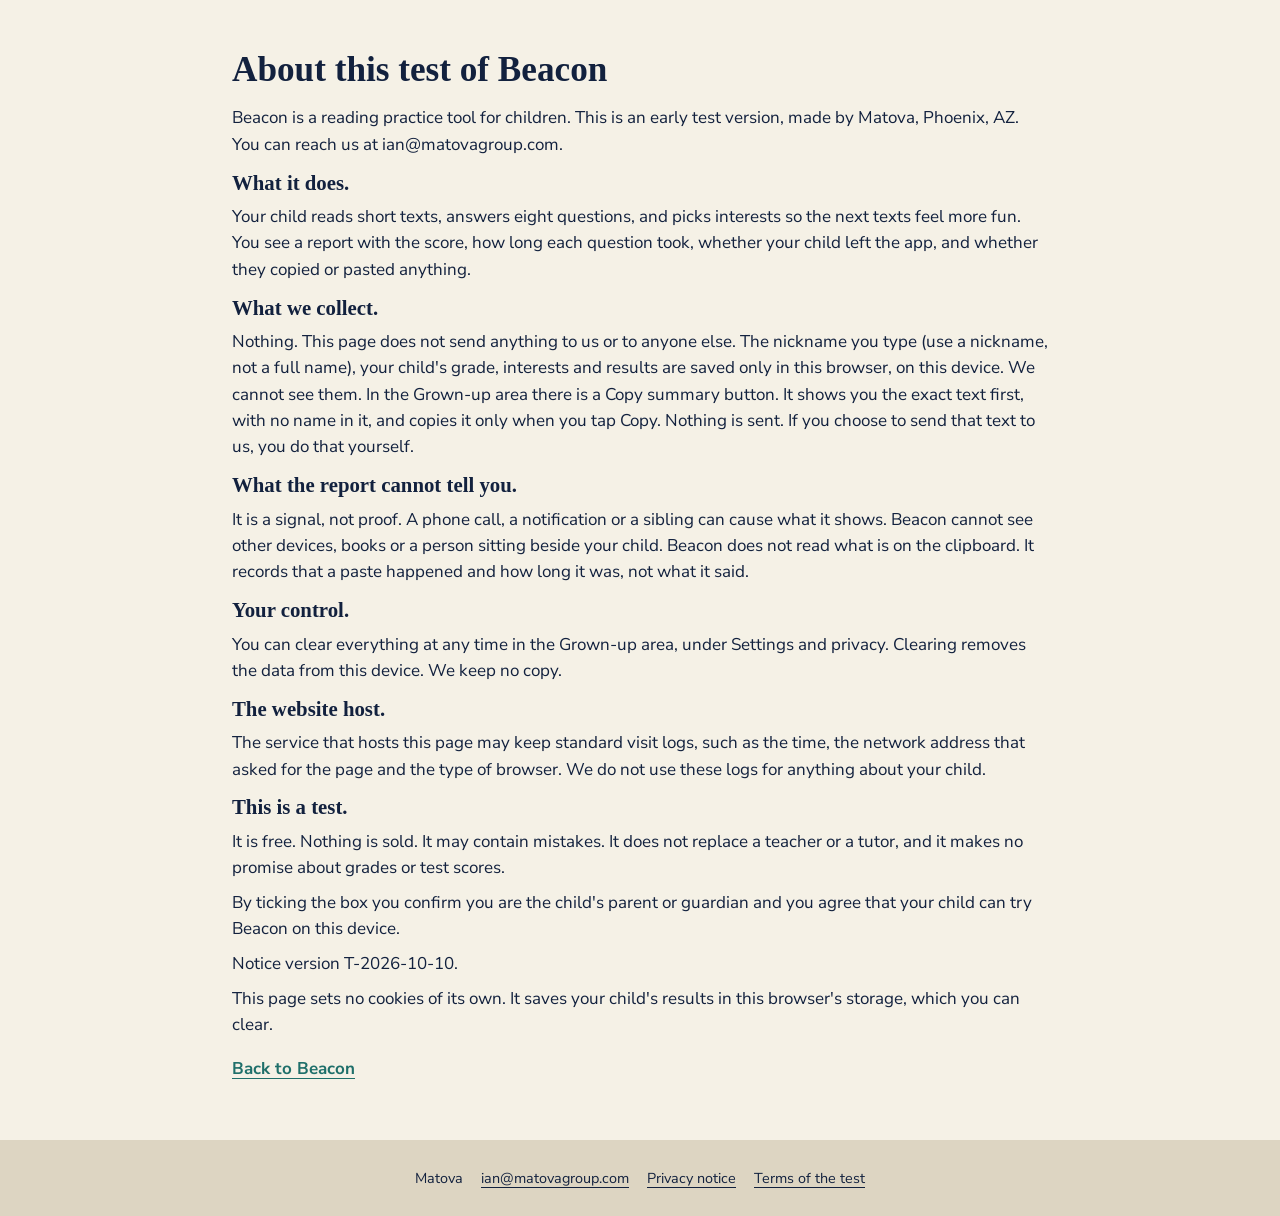
==== privacy/index.html @ 407a9e7a "Beacon web test 0.6.0 Co-Authored-By: Claude Opus 5.5 <noreply@anthropic.com>" ====
<!doctype html>
<html lang="en">
<head>
<meta charset="utf-8">
<meta http-equiv="Content-Security-Policy" content="default-src 'none'; script-src 'self'; style-src 'self'; img-src 'self' data:; media-src 'self'; font-src 'self'; connect-src 'none'; manifest-src 'self'; base-uri 'none'; form-action 'none'">
<meta name="viewport" content="width=device-width, initial-scale=1">
<meta name="robots" content="noindex, nofollow">
<meta name="referrer" content="no-referrer">
<title>About this test of Beacon: Beacon test</title>
<link rel="stylesheet" href="../assets/styles.8045a0a0d5.css">
</head>
<body class="parent doc">
<a class="skip" href="#main">Skip to the text</a>
<main id="main" class="doc-main">
<h1>About this test of Beacon</h1>
<p>Beacon is a reading practice tool for children. This is an early test version, made by Matova, Phoenix, AZ. You can reach us at ian@matovagroup.com.</p>
<h2>What it does.</h2>
<p>Your child reads short texts, answers eight questions, and picks interests so the next texts feel more fun. You see a report with the score, how long each question took, whether your child left the app, and whether they copied or pasted anything.</p>
<h2>What we collect.</h2>
<p>Nothing. This page does not send anything to us or to anyone else. The nickname you type (use a nickname, not a full name), your child's grade, interests and results are saved only in this browser, on this device. We cannot see them. In the Grown-up area there is a Copy summary button. It shows you the exact text first, with no name in it, and copies it only when you tap Copy. Nothing is sent. If you choose to send that text to us, you do that yourself.</p>
<h2>What the report cannot tell you.</h2>
<p>It is a signal, not proof. A phone call, a notification or a sibling can cause what it shows. Beacon cannot see other devices, books or a person sitting beside your child. Beacon does not read what is on the clipboard. It records that a paste happened and how long it was, not what it said.</p>
<h2>Your control.</h2>
<p>You can clear everything at any time in the Grown-up area, under Settings and privacy. Clearing removes the data from this device. We keep no copy.</p>
<h2>The website host.</h2>
<p>The service that hosts this page may keep standard visit logs, such as the time, the network address that asked for the page and the type of browser. We do not use these logs for anything about your child.</p>
<h2>This is a test.</h2>
<p>It is free. Nothing is sold. It may contain mistakes. It does not replace a teacher or a tutor, and it makes no promise about grades or test scores.</p>
<p>By ticking the box you confirm you are the child's parent or guardian and you agree that your child can try Beacon on this device.</p>
<p>Notice version T-2026-10-10.</p>
<p>This page sets no cookies of its own. It saves your child's results in this browser's storage, which you can clear.</p>
<p><a class="link" href="../">Back to Beacon</a></p>
</main>
<footer class="site-footer"><span>Matova</span><a href="mailto:ian@matovagroup.com">ian@matovagroup.com</a><a href="../privacy/">Privacy notice</a><a href="../terms/">Terms of the test</a></footer>
</body>
</html>
---- assets/styles.8045a0a0d5.css ----
/* Beacon test version. No inline styles anywhere: every rule lives here.
   Brand tokens from the logic spec section 1. Contrast pairs are tested in tests/unit/contrast.test.js. */

@font-face {
  font-family: "Nunito Sans";
  src: url("fonts/nunito-sans-latin-wght-normal.woff2") format("woff2");
  font-weight: 200 1000;
  font-style: normal;
  font-display: swap;
}
@font-face {
  font-family: "Nunito";
  src: url("fonts/nunito-latin-wght-normal.woff2") format("woff2");
  font-weight: 200 1000;
  font-style: normal;
  font-display: swap;
}
@font-face {
  font-family: "Fraunces";
  src: url("fonts/fraunces-latin-600-normal.woff2") format("woff2");
  font-weight: 600;
  font-style: normal;
  font-display: swap;
}

:root {
  --navy: #12213E;
  --navy-deep: #0C1730;
  --navy-surface: #1A2C4F;
  --navy-line: #2C426B;
  --cream: #F5F1E6;
  --cream-card: #FFFCF5;
  --cream-line: #DDD5C2;
  --amber: #E9A62A;
  --amber-deep: #B97F12;
  --teal: #1F6F6A;
  --mint: #8BF0D0;
  --coral: #B04A3A;
  --coral-soft: #FF9C8C;
  --ink: #12213E;
  --muted-dark: #B9C3D8;
  --muted-light: #4F5B70;
  --heading: "Fraunces", Georgia, "Times New Roman", serif;
  --body: "Nunito Sans", "Segoe UI", system-ui, -apple-system, sans-serif;
  --radius: 18px;
  --gap: 16px;
}

* { box-sizing: border-box; }
html { -webkit-text-size-adjust: 100%; }
body {
  margin: 0;
  font-family: var(--body);
  font-size: 1.0625rem;
  line-height: 1.55;
  min-height: 100vh;
  display: flex;
  flex-direction: column;
  overflow-wrap: break-word;
}
body.child { background: var(--navy-deep); color: var(--cream); }
body.parent { background: var(--cream); color: var(--ink); }

main { flex: 1; width: 100%; max-width: 640px; margin: 0 auto; padding: 20px 16px 32px; outline: none; }
.doc-main { max-width: 720px; }

h1, h2, h3 { font-family: var(--heading); font-weight: 600; line-height: 1.2; margin: 0.6em 0 0.4em; }
h1 { font-size: clamp(1.6rem, 6vw, 2.2rem); }
h2 { font-size: 1.3rem; }
h3 { font-size: 1.1rem; }
p { margin: 0.5em 0; }
.lead { font-size: 1.15rem; }
.big { font-size: 1.25rem; }
.small { font-size: 0.95rem; }
.strong { font-weight: 700; }
.small-h { font-size: 1.1rem; margin-top: 0; }

.sr-only {
  position: absolute; width: 1px; height: 1px; padding: 0; margin: -1px;
  overflow: hidden; clip: rect(0 0 0 0); white-space: nowrap; border: 0;
}

.skip {
  position: absolute; left: 8px; top: -60px; z-index: 10;
  background: var(--amber); color: var(--ink); padding: 10px 14px; border-radius: 10px; font-weight: 700;
}
.skip:focus { top: 8px; }

:focus-visible { outline: 3px solid var(--amber); outline-offset: 3px; }
.parent :focus-visible { outline-color: var(--teal); }
/* Headings get focus only so screen readers start at the top of each screen; they are not controls. */
[tabindex="-1"]:focus { outline: none; }

.eyebrow { text-transform: uppercase; letter-spacing: 0.12em; font-weight: 800; font-size: 0.85rem; font-family: var(--body); margin: 0.8em 0 0.2em; }
.child .eyebrow { color: var(--amber); }
.parent .eyebrow { color: var(--teal); }

.muted { opacity: 1; }
.child .muted { color: var(--muted-dark); }
.parent .muted { color: var(--muted-light); }

/* Banner */
.banner { background: var(--amber); color: var(--ink); padding: 10px 16px; text-align: center; font-weight: 700; }
.banner p { margin: 0; }

/* Buttons: every target at least 44 by 44 px */
.btn {
  font: inherit; font-weight: 800; min-height: 48px; min-width: 44px; padding: 10px 20px;
  border-radius: 999px; border: 2px solid transparent; cursor: pointer;
  display: inline-flex; align-items: center; justify-content: center; gap: 8px; text-decoration: none;
}
.btn.block { width: 100%; margin-top: 16px; }
.btn.primary { background: var(--amber); color: var(--ink); box-shadow: 0 4px 0 var(--amber-deep); text-transform: uppercase; letter-spacing: 0.06em; }
.btn.primary:active { transform: translateY(2px); box-shadow: 0 2px 0 var(--amber-deep); }
.child .btn.secondary, .child .btn.pill { background: var(--navy-surface); color: var(--cream); border-color: var(--navy-line); }
.parent .btn.secondary { background: var(--cream-card); color: var(--ink); border-color: var(--cream-line); }
.btn.dark { background: var(--navy); color: var(--cream); }
.btn.danger { background: var(--coral); color: #FFFFFF; }
.btn.text { background: none; text-decoration: underline; text-underline-offset: 4px; padding: 10px 8px; }
.child .btn.text { color: var(--amber); }
.parent .btn.text { color: var(--teal); }
.btn.icon-btn { width: 48px; height: 48px; padding: 0; border-radius: 14px; }
.child .btn.icon-btn { background: var(--navy-surface); color: var(--cream); border-color: var(--navy-line); }
.btn.pill { min-height: 44px; padding: 8px 16px; }
.btn.sticky { position: sticky; bottom: 12px; }
.icon { width: 22px; height: 22px; flex: none; }

.link { color: inherit; text-decoration: underline; text-underline-offset: 4px; display: inline-flex; align-items: center; gap: 6px; min-height: 44px; }
.parent .link { color: var(--teal); font-weight: 700; }

.row-2 { display: grid; grid-template-columns: repeat(auto-fit, minmax(140px, 1fr)); gap: 12px; margin-top: 16px; }
.row-2.equal { grid-template-columns: 1fr 1fr; }
.row-2.equal .btn { width: 100%; }
.row-between { display: flex; justify-content: space-between; align-items: center; gap: 12px; flex-wrap: wrap; }
.stack { display: grid; gap: 12px; }
.skip-row { display: flex; justify-content: flex-end; }

/* Cards */
.card { border-radius: var(--radius); padding: 16px 18px; margin: 16px 0; }
.child .card { background: var(--navy-surface); border: 1px solid var(--navy-line); }
.parent .card { background: var(--cream-card); border: 1px solid var(--cream-line); }

/* Characters */
.hero { display: flex; justify-content: center; margin: 8px 0; }
.char { width: 160px; height: auto; }
.hero.small .char { width: 110px; }
.bob { animation: bob 3.2s ease-in-out infinite; }
body.still .bob, body.still .stage * { animation: none !important; }
@keyframes bob { 0%, 100% { transform: translateY(0); } 50% { transform: translateY(-4px); } }
@media (prefers-reduced-motion: reduce) {
  .bob { animation: none; }
  * { scroll-behavior: auto; transition: none; }
}

/* Top bar and progress */
.topbar { display: flex; gap: 14px; align-items: center; margin-bottom: 8px; }
.topbar-main { flex: 1; }
.topbar-label { margin: 0 0 6px; font-weight: 700; color: var(--muted-dark); }
.parent .topbar-label { color: var(--muted-light); }
.bar { height: 10px; border-radius: 999px; background: var(--navy-line); overflow: hidden; }
.bar-fill { display: block; height: 100%; width: var(--p, 0%); background: var(--mint); border-radius: 999px; }

/* Forms */
.form { display: grid; gap: 6px; }
label { font-weight: 700; }
input[type="text"], select, textarea {
  font: inherit; width: 100%; min-height: 48px; padding: 10px 14px; border-radius: 12px;
  border: 2px solid var(--cream-line); background: var(--cream-card); color: var(--ink);
}
.child textarea { background: var(--navy-surface); color: var(--cream); border-color: var(--navy-line); }
.hint { margin: 0; font-size: 0.95rem; color: var(--muted-light); }
.error { color: var(--coral); font-weight: 700; min-height: 0; margin: 4px 0; }
.child .error { color: var(--coral-soft); }
.error:empty, .msg:empty { display: none; }
.msg { font-weight: 700; }
.consent { display: flex; gap: 12px; align-items: flex-start; margin: 16px 0 4px; }
.consent input { width: 28px; height: 28px; flex: none; margin-top: 2px; accent-color: var(--teal); }
.notice p { font-size: 0.98rem; }

/* Interests */
.counter { font-weight: 700; border: 1px solid var(--navy-line); border-radius: 14px; padding: 12px 16px; }
.tiles { display: grid; grid-template-columns: repeat(auto-fill, minmax(140px, 1fr)); gap: 12px; margin-top: 12px; }
/* Tablets: three wider interest tiles a row instead of four narrow ones, so names do not break mid-word. */
@media (min-width: 700px) { .tiles { grid-template-columns: repeat(auto-fill, minmax(180px, 1fr)); } }
.tile {
  font: inherit; font-weight: 700; text-align: left; min-height: 64px; padding: 10px 12px; border-radius: 16px; cursor: pointer;
  display: flex; align-items: center; gap: 10px; background: var(--navy-surface); color: var(--cream); border: 2px solid var(--navy-line);
}
.parent .tile { background: var(--cream-card); color: var(--ink); border-color: var(--cream-line); }
.tile[aria-pressed="true"] { border-color: var(--amber); box-shadow: inset 0 0 0 2px var(--amber); }
.tile { position: relative; hyphens: auto; }
.tile[aria-pressed="true"]::after {
  content: "\2713"; position: absolute; top: -8px; right: -8px; width: 26px; height: 26px; border-radius: 50%;
  display: grid; place-items: center; font-size: 0.85rem; font-weight: 900; background: var(--amber); color: var(--ink); border: 2px solid var(--navy-deep);
}
.tile.surprise { width: 100%; margin-top: 12px; border-style: dashed; }
.tile-badge { width: 36px; height: 36px; flex: none; border-radius: 10px; display: grid; place-items: center; background: var(--navy-line); color: var(--cream); font-family: var(--heading); }
.parent .tile-badge { background: var(--cream-line); color: var(--ink); }
.tile[aria-pressed="true"] .tile-badge { background: var(--amber); color: var(--ink); }
.tile-icon { width: 28px; height: 28px; }

/* Today */
.today-head { display: flex; justify-content: space-between; align-items: center; gap: 12px; flex-wrap: wrap; }
.brand { font-family: var(--heading); font-size: 1.6rem; font-weight: 600; display: flex; align-items: center; gap: 10px; margin: 0; }
.brand-mark { width: 28px; height: auto; }
.hero-card { position: relative; overflow: hidden; border-radius: 24px; border: 1px solid var(--navy-line); background: var(--navy); min-height: 190px; display: flex; justify-content: flex-end; align-items: flex-end; padding: 12px 24px; margin-top: 16px; }
.hero-card .char { width: 120px; }
.beam { position: absolute; left: 0; top: 30%; width: 70%; height: 70px; background: linear-gradient(90deg, transparent, rgba(233, 166, 42, 0.35)); clip-path: polygon(0 0, 100% 40%, 100% 60%, 0 100%); }
.quest-title { font-size: 1.7rem; margin-top: 0.2em; }
.chip-line { display: inline-block; background: var(--navy); border-radius: 999px; padding: 6px 14px; font-weight: 700; }
.note { background: var(--navy); border-left: 4px solid var(--amber); padding: 8px 12px; border-radius: 8px; }
.chips { list-style: none; padding: 0; margin: 8px 0; display: flex; flex-wrap: wrap; gap: 10px; }
.chip { background: var(--navy-surface); border: 1px solid var(--navy-line); border-radius: 999px; padding: 8px 16px; font-weight: 700; }
.today-foot { display: flex; flex-wrap: wrap; align-items: center; gap: 14px; margin-top: 12px; }
.today-foot p { min-width: 0; }
.ring { display: flex; align-items: center; gap: 10px; }
.ring-track { stroke: var(--navy-line); }
.ring-fill { stroke: var(--mint); }
.ring-label { font-weight: 800; }

/* Reading */
.passage p { font-size: 1.2rem; line-height: 1.75; }
.word {
  font: inherit; color: inherit; background: none; border: 0; padding: 0 1px; margin: 0; cursor: pointer;
  /* A dotted border, not text-decoration: Safari does not draw text-decoration on buttons. */
  border-bottom: 3px dotted var(--amber); border-radius: 0; line-height: 1.3; min-height: 0;
  position: relative;
}
.word::before { content: ""; position: absolute; inset: -10px -4px; } /* a larger hit area without moving the text */
.word:hover, .word:focus-visible { background: rgba(233, 166, 42, 0.25); border-radius: 4px; }

/* Dialog sheets */
dialog.sheet {
  border: 0; border-radius: 24px 24px 0 0; padding: 20px 18px 24px; width: 100%; max-width: 640px;
  margin: auto auto 0; background: var(--navy-surface); color: var(--cream); max-height: 90vh; overflow: auto;
}
dialog.sheet.light { background: #F2F5FA; color: var(--ink); }
dialog.sheet.tall { max-height: 94vh; }
dialog::backdrop { background: rgba(5, 10, 22, 0.7); }
.parent ~ #layer dialog.sheet, body.parent dialog.sheet { background: var(--cream-card); color: var(--ink); }
.helper { margin-top: 12px; }
.helper-head { display: flex; justify-content: space-between; align-items: center; gap: 12px; }
.helper-word { font-size: 2rem; margin: 0; }
.helper-pip { width: 80px; }
.helper-def { font-size: 1.2rem; }
.helper-ex { background: rgba(18, 33, 62, 0.08); border-radius: 12px; padding: 10px 14px; }
.sheet:not(.light) .helper-ex { background: var(--navy); }
.sheet:not(.light) .helper .muted { color: var(--muted-dark); }
.sheet.light .muted { color: var(--muted-light); }

/* Questions */
.question { font-size: clamp(1.4rem, 5vw, 1.9rem); }
.row-tools { display: flex; flex-wrap: wrap; gap: 10px; margin: 8px 0 12px; }
.choices { border: 0; padding: 0; margin: 0; display: grid; gap: 12px; }
.choice {
  display: flex; align-items: center; gap: 14px; padding: 14px 16px; min-height: 64px; border-radius: 18px; cursor: pointer;
  background: var(--navy-surface); border: 2px solid var(--navy-line); font-weight: 600;
}
.choice input { position: absolute; opacity: 0; width: 1px; height: 1px; }
.choice .letter { width: 40px; height: 40px; flex: none; display: grid; place-items: center; border-radius: 10px; background: var(--navy-line); font-weight: 800; }
.choice:has(input:checked) { border-color: #8FB8FF; background: #1E3563; }
.choice:has(input:checked) .letter { background: #8FB8FF; color: var(--ink); }
.choice:has(input:focus-visible) { outline: 3px solid var(--amber); outline-offset: 3px; }
.choice .ctext { flex: 1; }
.choice .tag { display: flex; align-items: center; gap: 6px; font-size: 0.9rem; font-weight: 800; margin-top: 6px; }
.choice.is-right, .choice.is-right:has(input:checked) { border-color: var(--mint); background: #163E46; }
.choice.is-right .letter, .choice.is-right:has(input:checked) .letter { background: var(--mint); color: var(--ink); }
.choice.is-wrong, .choice.is-wrong:has(input:checked) { border-color: var(--coral-soft); background: #3A2230; }
.choice.is-wrong .letter, .choice.is-wrong:has(input:checked) .letter { background: var(--coral-soft); color: var(--ink); }
.choice.is-dim { color: var(--muted-dark); }
.choice:has(input:disabled) { cursor: default; }

.feedback { margin-top: 18px; padding: 16px; border-radius: 22px; display: grid; grid-template-columns: 90px 1fr; gap: 12px; align-items: start; }
.feedback .btn { grid-column: 1 / -1; }
.feedback.good { background: #163E46; border: 2px solid var(--mint); }
.feedback.tricky { background: #3A2230; border: 2px solid var(--coral-soft); }
.feedback h2 { margin-top: 0; display: flex; align-items: center; gap: 8px; }
.feedback.good h2 { color: var(--mint); }
.feedback.tricky h2 { color: var(--coral-soft); }
.fb-pip { width: 90px; }
.fb-icon { width: 26px; height: 26px; }

.skill-tip { font-size: 1.1rem; }

/* Gate */
.gate-q { font-size: 1.6rem; font-family: var(--heading); margin-top: 16px; }
.gate-entry { display: block; min-height: 56px; font-size: 2rem; font-weight: 800; border: 2px solid var(--cream-line); border-radius: 14px; background: var(--cream-card); padding: 4px 16px; margin: 8px 0; }
.numpad { display: grid; grid-template-columns: repeat(3, 1fr); gap: 10px; max-width: 360px; }
.btn.key { background: var(--cream-card); color: var(--ink); border-color: var(--cream-line); font-size: 1.3rem; min-height: 56px; border-radius: 14px; }
.btn.key.primary { background: var(--amber); }

/* Grown-up area */
.gu-head { display: flex; justify-content: space-between; align-items: flex-end; gap: 12px; flex-wrap: wrap; }
.small-label { display: block; font-size: 0.9rem; }
.gu-head select { width: auto; min-width: 160px; }
.tabs { display: flex; flex-wrap: wrap; gap: 8px; margin: 16px 0 4px; border-bottom: 2px solid var(--cream-line); padding-bottom: 8px; }
.tab { color: var(--ink); text-decoration: none; font-weight: 700; padding: 10px 14px; border-radius: 999px; min-height: 44px; display: inline-flex; align-items: center; }
.tab.on { background: var(--navy); color: var(--cream); }
.report-list { list-style: none; padding: 0; margin: 0; }
.report-list .line { padding: 10px 0; border-bottom: 1px solid var(--cream-line); }
.pills { list-style: none; padding: 0; display: flex; flex-wrap: wrap; gap: 8px; }
.pills li { background: var(--cream-line); border-radius: 999px; padding: 6px 14px; font-weight: 700; }
.headline { font-family: var(--heading); font-size: 1.3rem; }
.say { border-left: 6px solid var(--amber); }
.say h2 { margin-top: 0; }
.skills { list-style: none; padding: 0; display: grid; gap: 6px; }
.skills li { display: flex; justify-content: space-between; gap: 12px; border-bottom: 1px solid var(--cream-line); padding: 6px 0; }
.table-wrap { overflow-x: auto; border: 1px solid var(--cream-line); border-radius: 14px; background: var(--cream-card); }
.qtable { border-collapse: collapse; width: 100%; font-size: 0.95rem; }
.qtable th, .qtable td { text-align: left; padding: 10px 8px; border-bottom: 1px solid var(--cream-line); vertical-align: top; }
.qtable th { font-size: 0.8rem; text-transform: uppercase; letter-spacing: 0.08em; }
.qtable td.ok { color: var(--teal); font-weight: 700; }
.qtable td.miss { color: var(--coral); font-weight: 700; }
.qtable td .icon { width: 16px; height: 16px; vertical-align: -3px; margin-right: 4px; }
.flags { list-style: none; padding: 0; margin: 0; display: grid; gap: 4px; }
.flags li { background: #FBEBC8; border-radius: 8px; padding: 2px 8px; }
.plain { list-style: none; padding: 0; margin: 0; }
.log li { padding: 6px 0; border-bottom: 1px solid var(--cream-line); }
.compare { display: grid; grid-template-columns: repeat(auto-fit, minmax(180px, 1fr)); gap: 12px; }
.compare .card { margin: 0; }
.chart { width: 100%; max-width: 420px; height: auto; background: var(--cream-card); border-radius: 12px; border: 1px solid var(--cream-line); }
.chart .axis { stroke: var(--cream-line); stroke-width: 2; }
.chart .line { stroke: var(--teal); stroke-width: 3; }
.chart .dot { fill: var(--amber-deep); }
.chart .tick { fill: var(--ink); font-size: 11px; }
.summary-box { font-family: ui-monospace, Menlo, Consolas, monospace; font-size: 0.9rem; min-height: 220px; }
.back { margin-top: 8px; }

/* Footer on every screen */
.site-footer { display: flex; flex-wrap: wrap; gap: 6px 18px; justify-content: center; align-items: center; padding: 16px; font-size: 0.9rem; }
.child .site-footer { background: var(--navy); color: var(--muted-dark); }
.parent .site-footer { background: var(--cream-line); color: var(--ink); }
.site-footer a { color: inherit; min-height: 44px; display: inline-flex; align-items: center; text-underline-offset: 4px; }
.noscript { padding: 16px; }

.list li { margin: 6px 0; }

/* Subjects */
h4 { font-family: var(--heading); font-weight: 600; font-size: 1.05rem; margin: 0.4em 0; }
.tiles.subjects { grid-template-columns: 1fr; }
.subject-tile { min-height: 88px; gap: 14px; }
.tile-guide { width: 56px; height: auto; flex: none; }
.tile-text { display: grid; gap: 2px; }
.tile-title { font-family: var(--heading); font-size: 1.25rem; }
.tile-blurb { font-weight: 600; font-size: 0.95rem; color: var(--muted-dark); }
.parent .tile-blurb { color: var(--muted-light); }
.subject-tabs { display: flex; flex-wrap: wrap; gap: 8px; margin-top: 14px; }
.subject-tab {
  font: inherit; font-weight: 800; min-height: 48px; padding: 4px 14px 4px 6px; border-radius: 999px; cursor: pointer;
  display: inline-flex; align-items: center; gap: 6px; background: var(--navy-surface); color: var(--cream); border: 2px solid var(--navy-line);
}
.subject-tab[aria-pressed="true"] { background: var(--amber); color: var(--ink); border-color: var(--amber); }
.tab-guide { width: 34px; height: auto; }
.subject-progress { border-top: 2px solid var(--cream-line); margin-top: 18px; padding-top: 4px; }

/* Scenes: a guide in its home, between questions only */
.stage { position: relative; overflow: hidden; border-radius: 24px; border: 1px solid var(--navy-line); aspect-ratio: 4 / 3; max-height: 300px; width: 100%; margin: 14px 0; background: var(--navy); }
.stage .scene-bg { position: absolute; inset: 0; width: 100%; height: 100%; }
/* The guide is drawn inside the scene (scenes.js), feet on the scene's ground line, so it stands on the dock,
   the sand or the grass at every stage size. Its shadow stays on the ground. Each moving group sits at its own
   pivot in the drawing (a foot, or the ground under the guide), so a lean can only turn about a planted foot.
   Lengths here are in the scene's units (400 by 300). Transform and opacity only. */
.small-stage { max-height: 180px; max-width: 240px; margin-inline: auto; }
.stage .actor-track, .stage .actor-face, .stage .actor-lift, .stage .actor-reach, .stage .actor-tilt-l, .stage .actor-tilt-r, .stage .actor-squash { transform-box: view-box; transform-origin: 0 0; }
.stage .actor-shadow { transform-box: fill-box; transform-origin: 50% 50%; }
/* WALK: generated by tools/walk-keyframes.mjs. Do not edit by hand. */
.stage.moving.walking.gait-pip .actor-track { animation: pip-track 24s linear infinite; }
@keyframes pip-track {
  0% { transform: translateX(0px); }
  3.1667% { transform: translateX(0px); }
  4.0833% { transform: translateX(5.87824px); }
  5.3333% { transform: translateX(5.87824px); }
  6.25% { transform: translateX(15.67531px); }
  7.5% { transform: translateX(15.67531px); }
  8.4167% { transform: translateX(25.47238px); }
  9.6667% { transform: translateX(25.47238px); }
  10.5833% { transform: translateX(35.26945px); }
  11.8333% { transform: translateX(35.26945px); }
  12.75% { transform: translateX(45.06652px); }
  14% { transform: translateX(45.06652px); }
  14.9167% { transform: translateX(54.86359px); }
  16.1667% { transform: translateX(54.86359px); }
  17.0833% { transform: translateX(64.66066px); }
  18.3333% { transform: translateX(64.66066px); }
  19.25% { transform: translateX(74.45773px); }
  20.5% { transform: translateX(74.45773px); }
  21.4167% { transform: translateX(80.336px); }
  38% { transform: translateX(80.336px); }
  38.9167% { transform: translateX(74.45776px); }
  40.1667% { transform: translateX(74.45776px); }
  41.0833% { transform: translateX(64.66069px); }
  42.3333% { transform: translateX(64.66069px); }
  43.25% { transform: translateX(54.86362px); }
  44.5% { transform: translateX(54.86362px); }
  45.4167% { transform: translateX(45.06655px); }
  46.6667% { transform: translateX(45.06655px); }
  47.5833% { transform: translateX(35.26948px); }
  48.8333% { transform: translateX(35.26948px); }
  49.75% { transform: translateX(25.47241px); }
  51% { transform: translateX(25.47241px); }
  51.9167% { transform: translateX(15.67534px); }
  53.1667% { transform: translateX(15.67534px); }
  54.0833% { transform: translateX(5.87827px); }
  55.3333% { transform: translateX(5.87827px); }
  56.25% { transform: translateX(0px); }
  100% { transform: translateX(0px); }
}
.stage.moving.walking.gait-pip .actor-lift { animation: pip-lift 24s linear infinite; }
@keyframes pip-lift {
  0% { transform: translateY(0px); }
  3.1667% { transform: translateY(0px); animation-timing-function: ease-out; }
  3.625% { transform: translateY(-2.184px); animation-timing-function: ease-in; }
  4.0833% { transform: translateY(0px); }
  5.3333% { transform: translateY(0px); animation-timing-function: ease-out; }
  5.7917% { transform: translateY(-2.6px); animation-timing-function: ease-in; }
  6.25% { transform: translateY(0px); }
  7.5% { transform: translateY(0px); animation-timing-function: ease-out; }
  7.9583% { transform: translateY(-2.6px); animation-timing-function: ease-in; }
  8.4167% { transform: translateY(0px); }
  9.6667% { transform: translateY(0px); animation-timing-function: ease-out; }
  10.125% { transform: translateY(-2.6px); animation-timing-function: ease-in; }
  10.5833% { transform: translateY(0px); }
  11.8333% { transform: translateY(0px); animation-timing-function: ease-out; }
  12.2917% { transform: translateY(-2.6px); animation-timing-function: ease-in; }
  12.75% { transform: translateY(0px); }
  14% { transform: translateY(0px); animation-timing-function: ease-out; }
  14.4583% { transform: translateY(-2.6px); animation-timing-function: ease-in; }
  14.9167% { transform: translateY(0px); }
  16.1667% { transform: translateY(0px); animation-timing-function: ease-out; }
  16.625% { transform: translateY(-2.6px); animation-timing-function: ease-in; }
  17.0833% { transform: translateY(0px); }
  18.3333% { transform: translateY(0px); animation-timing-function: ease-out; }
  18.7917% { transform: translateY(-2.6px); animation-timing-function: ease-in; }
  19.25% { transform: translateY(0px); }
  20.5% { transform: translateY(0px); animation-timing-function: ease-out; }
  20.9583% { transform: translateY(-2.184px); animation-timing-function: ease-in; }
  21.4167% { transform: translateY(0px); }
  38% { transform: translateY(0px); animation-timing-function: ease-out; }
  38.4583% { transform: translateY(-2.184px); animation-timing-function: ease-in; }
  38.9167% { transform: translateY(0px); }
  40.1667% { transform: translateY(0px); animation-timing-function: ease-out; }
  40.625% { transform: translateY(-2.6px); animation-timing-function: ease-in; }
  41.0833% { transform: translateY(0px); }
  42.3333% { transform: translateY(0px); animation-timing-function: ease-out; }
  42.7917% { transform: translateY(-2.6px); animation-timing-function: ease-in; }
  43.25% { transform: translateY(0px); }
  44.5% { transform: translateY(0px); animation-timing-function: ease-out; }
  44.9583% { transform: translateY(-2.6px); animation-timing-function: ease-in; }
  45.4167% { transform: translateY(0px); }
  46.6667% { transform: translateY(0px); animation-timing-function: ease-out; }
  47.125% { transform: translateY(-2.6px); animation-timing-function: ease-in; }
  47.5833% { transform: translateY(0px); }
  48.8333% { transform: translateY(0px); animation-timing-function: ease-out; }
  49.2917% { transform: translateY(-2.6px); animation-timing-function: ease-in; }
  49.75% { transform: translateY(0px); }
  51% { transform: translateY(0px); animation-timing-function: ease-out; }
  51.4583% { transform: translateY(-2.6px); animation-timing-function: ease-in; }
  51.9167% { transform: translateY(0px); }
  53.1667% { transform: translateY(0px); animation-timing-function: ease-out; }
  53.625% { transform: translateY(-2.6px); animation-timing-function: ease-in; }
  54.0833% { transform: translateY(0px); }
  55.3333% { transform: translateY(0px); animation-timing-function: ease-out; }
  55.7917% { transform: translateY(-2.184px); animation-timing-function: ease-in; }
  56.25% { transform: translateY(0px); }
  100% { transform: translateY(0px); }
}
.stage.moving.walking.gait-pip .actor-tilt-l { animation: pip-tiltl 24s linear infinite; }
@keyframes pip-tiltl {
  0% { transform: rotate(0deg); }
  2.5% { transform: rotate(0deg); animation-timing-function: ease-in-out; }
  3.1667% { transform: rotate(-3.36deg); }
  4.0833% { transform: rotate(0deg); }
  4.6667% { transform: rotate(0deg); animation-timing-function: ease-in-out; }
  5.3333% { transform: rotate(-4deg); }
  6.25% { transform: rotate(0deg); }
  6.8333% { transform: rotate(0deg); animation-timing-function: ease-in-out; }
  7.5% { transform: rotate(-4deg); }
  8.4167% { transform: rotate(0deg); }
  9% { transform: rotate(0deg); animation-timing-function: ease-in-out; }
  9.6667% { transform: rotate(-4deg); }
  10.5833% { transform: rotate(0deg); }
  11.1667% { transform: rotate(0deg); animation-timing-function: ease-in-out; }
  11.8333% { transform: rotate(-4deg); }
  12.75% { transform: rotate(0deg); }
  13.3333% { transform: rotate(0deg); animation-timing-function: ease-in-out; }
  14% { transform: rotate(-4deg); }
  14.9167% { transform: rotate(0deg); }
  15.5% { transform: rotate(0deg); animation-timing-function: ease-in-out; }
  16.1667% { transform: rotate(-4deg); }
  17.0833% { transform: rotate(0deg); }
  17.6667% { transform: rotate(0deg); animation-timing-function: ease-in-out; }
  18.3333% { transform: rotate(-4deg); }
  19.25% { transform: rotate(0deg); }
  19.8333% { transform: rotate(0deg); animation-timing-function: ease-in-out; }
  20.5% { transform: rotate(-3.36deg); }
  21.4167% { transform: rotate(0deg); }
  25.4167% { transform: rotate(0deg); animation-timing-function: ease-in-out; }
  26.1667% { transform: rotate(-1deg); animation-timing-function: ease-in-out; }
  26.6667% { transform: rotate(0deg); }
  30.1667% { transform: rotate(0deg); animation-timing-function: ease-out; }
  30.75% { transform: rotate(-0.8deg); animation-timing-function: ease-in-out; }
  31.5% { transform: rotate(0deg); }
  37.3333% { transform: rotate(0deg); animation-timing-function: ease-in-out; }
  38% { transform: rotate(-3.36deg); }
  38.9167% { transform: rotate(0deg); }
  39.5% { transform: rotate(0deg); animation-timing-function: ease-in-out; }
  40.1667% { transform: rotate(-4deg); }
  41.0833% { transform: rotate(0deg); }
  41.6667% { transform: rotate(0deg); animation-timing-function: ease-in-out; }
  42.3333% { transform: rotate(-4deg); }
  43.25% { transform: rotate(0deg); }
  43.8333% { transform: rotate(0deg); animation-timing-function: ease-in-out; }
  44.5% { transform: rotate(-4deg); }
  45.4167% { transform: rotate(0deg); }
  46% { transform: rotate(0deg); animation-timing-function: ease-in-out; }
  46.6667% { transform: rotate(-4deg); }
  47.5833% { transform: rotate(0deg); }
  48.1667% { transform: rotate(0deg); animation-timing-function: ease-in-out; }
  48.8333% { transform: rotate(-4deg); }
  49.75% { transform: rotate(0deg); }
  50.3333% { transform: rotate(0deg); animation-timing-function: ease-in-out; }
  51% { transform: rotate(-4deg); }
  51.9167% { transform: rotate(0deg); }
  52.5% { transform: rotate(0deg); animation-timing-function: ease-in-out; }
  53.1667% { transform: rotate(-4deg); }
  54.0833% { transform: rotate(0deg); }
  54.6667% { transform: rotate(0deg); animation-timing-function: ease-in-out; }
  55.3333% { transform: rotate(-3.36deg); }
  56.25% { transform: rotate(0deg); }
  100% { transform: rotate(0deg); }
}
.stage.moving.walking.gait-pip .actor-tilt-r { animation: pip-tiltr 24s linear infinite; }
@keyframes pip-tiltr {
  0% { transform: rotate(0deg); }
  3.1667% { transform: rotate(0deg); }
  4.0833% { transform: rotate(3.36deg); animation-timing-function: ease-out; }
  4.6667% { transform: rotate(0deg); }
  5.3333% { transform: rotate(0deg); }
  6.25% { transform: rotate(4deg); animation-timing-function: ease-out; }
  6.8333% { transform: rotate(0deg); }
  7.5% { transform: rotate(0deg); }
  8.4167% { transform: rotate(4deg); animation-timing-function: ease-out; }
  9% { transform: rotate(0deg); }
  9.6667% { transform: rotate(0deg); }
  10.5833% { transform: rotate(4deg); animation-timing-function: ease-out; }
  11.1667% { transform: rotate(0deg); }
  11.8333% { transform: rotate(0deg); }
  12.75% { transform: rotate(4deg); animation-timing-function: ease-out; }
  13.3333% { transform: rotate(0deg); }
  14% { transform: rotate(0deg); }
  14.9167% { transform: rotate(4deg); animation-timing-function: ease-out; }
  15.5% { transform: rotate(0deg); }
  16.1667% { transform: rotate(0deg); }
  17.0833% { transform: rotate(4deg); animation-timing-function: ease-out; }
  17.6667% { transform: rotate(0deg); }
  18.3333% { transform: rotate(0deg); }
  19.25% { transform: rotate(4deg); animation-timing-function: ease-out; }
  19.8333% { transform: rotate(0deg); }
  20.5% { transform: rotate(0deg); }
  21.4167% { transform: rotate(3.36deg); animation-timing-function: ease-out; }
  22% { transform: rotate(0deg); }
  26.6667% { transform: rotate(0deg); animation-timing-function: ease-in-out; }
  27.75% { transform: rotate(5deg); }
  29.1667% { transform: rotate(5deg); animation-timing-function: ease-in-out; }
  30.1667% { transform: rotate(0deg); }
  38% { transform: rotate(0deg); }
  38.9167% { transform: rotate(3.36deg); animation-timing-function: ease-out; }
  39.5% { transform: rotate(0deg); }
  40.1667% { transform: rotate(0deg); }
  41.0833% { transform: rotate(4deg); animation-timing-function: ease-out; }
  41.6667% { transform: rotate(0deg); }
  42.3333% { transform: rotate(0deg); }
  43.25% { transform: rotate(4deg); animation-timing-function: ease-out; }
  43.8333% { transform: rotate(0deg); }
  44.5% { transform: rotate(0deg); }
  45.4167% { transform: rotate(4deg); animation-timing-function: ease-out; }
  46% { transform: rotate(0deg); }
  46.6667% { transform: rotate(0deg); }
  47.5833% { transform: rotate(4deg); animation-timing-function: ease-out; }
  48.1667% { transform: rotate(0deg); }
  48.8333% { transform: rotate(0deg); }
  49.75% { transform: rotate(4deg); animation-timing-function: ease-out; }
  50.3333% { transform: rotate(0deg); }
  51% { transform: rotate(0deg); }
  51.9167% { transform: rotate(4deg); animation-timing-function: ease-out; }
  52.5% { transform: rotate(0deg); }
  53.1667% { transform: rotate(0deg); }
  54.0833% { transform: rotate(4deg); animation-timing-function: ease-out; }
  54.6667% { transform: rotate(0deg); }
  55.3333% { transform: rotate(0deg); }
  56.25% { transform: rotate(3.36deg); animation-timing-function: ease-out; }
  56.8333% { transform: rotate(0deg); }
  100% { transform: rotate(0deg); }
}
.stage.moving.walking.gait-pip .actor-squash { animation: pip-squash 24s linear infinite; }
@keyframes pip-squash {
  0% { transform: scaleY(1); }
  2.5% { transform: scaleY(1); animation-timing-function: ease-out; }
  3.1667% { transform: scaleY(0.97); animation-timing-function: ease-out; }
  3.625% { transform: scaleY(1.015); animation-timing-function: ease-in; }
  4.0833% { transform: scaleY(1); animation-timing-function: ease-out; }
  4.6667% { transform: scaleY(0.97); animation-timing-function: ease-out; }
  5.3333% { transform: scaleY(0.97); animation-timing-function: ease-out; }
  5.7917% { transform: scaleY(1.015); animation-timing-function: ease-in; }
  6.25% { transform: scaleY(1); animation-timing-function: ease-out; }
  6.8333% { transform: scaleY(0.97); animation-timing-function: ease-out; }
  7.5% { transform: scaleY(0.97); animation-timing-function: ease-out; }
  7.9583% { transform: scaleY(1.015); animation-timing-function: ease-in; }
  8.4167% { transform: scaleY(1); animation-timing-function: ease-out; }
  9% { transform: scaleY(0.97); animation-timing-function: ease-out; }
  9.6667% { transform: scaleY(0.97); animation-timing-function: ease-out; }
  10.125% { transform: scaleY(1.015); animation-timing-function: ease-in; }
  10.5833% { transform: scaleY(1); animation-timing-function: ease-out; }
  11.1667% { transform: scaleY(0.97); animation-timing-function: ease-out; }
  11.8333% { transform: scaleY(0.97); animation-timing-function: ease-out; }
  12.2917% { transform: scaleY(1.015); animation-timing-function: ease-in; }
  12.75% { transform: scaleY(1); animation-timing-function: ease-out; }
  13.3333% { transform: scaleY(0.97); animation-timing-function: ease-out; }
  14% { transform: scaleY(0.97); animation-timing-function: ease-out; }
  14.4583% { transform: scaleY(1.015); animation-timing-function: ease-in; }
  14.9167% { transform: scaleY(1); animation-timing-function: ease-out; }
  15.5% { transform: scaleY(0.97); animation-timing-function: ease-out; }
  16.1667% { transform: scaleY(0.97); animation-timing-function: ease-out; }
  16.625% { transform: scaleY(1.015); animation-timing-function: ease-in; }
  17.0833% { transform: scaleY(1); animation-timing-function: ease-out; }
  17.6667% { transform: scaleY(0.97); animation-timing-function: ease-out; }
  18.3333% { transform: scaleY(0.97); animation-timing-function: ease-out; }
  18.7917% { transform: scaleY(1.015); animation-timing-function: ease-in; }
  19.25% { transform: scaleY(1); animation-timing-function: ease-out; }
  19.8333% { transform: scaleY(0.97); animation-timing-function: ease-out; }
  20.5% { transform: scaleY(0.97); animation-timing-function: ease-out; }
  20.9583% { transform: scaleY(1.015); animation-timing-function: ease-in; }
  21.4167% { transform: scaleY(1); animation-timing-function: ease-out; }
  22% { transform: scaleY(0.95); animation-timing-function: ease-out; }
  22.6667% { transform: scaleY(1.012); animation-timing-function: ease-in-out; }
  23.3333% { transform: scaleY(1); }
  25.4167% { transform: scaleY(1); animation-timing-function: ease-out; }
  26.1667% { transform: scaleY(0.975); animation-timing-function: ease-in-out; }
  27.25% { transform: scaleY(1); }
  34.4167% { transform: scaleY(1); animation-timing-function: ease-in; }
  35% { transform: scaleY(0.94); animation-timing-function: ease-out; }
  35.5833% { transform: scaleY(1.015); animation-timing-function: ease-in-out; }
  36.0833% { transform: scaleY(1); }
  37.3333% { transform: scaleY(1); animation-timing-function: ease-out; }
  38% { transform: scaleY(0.97); animation-timing-function: ease-out; }
  38.4583% { transform: scaleY(1.015); animation-timing-function: ease-in; }
  38.9167% { transform: scaleY(1); animation-timing-function: ease-out; }
  39.5% { transform: scaleY(0.97); animation-timing-function: ease-out; }
  40.1667% { transform: scaleY(0.97); animation-timing-function: ease-out; }
  40.625% { transform: scaleY(1.015); animation-timing-function: ease-in; }
  41.0833% { transform: scaleY(1); animation-timing-function: ease-out; }
  41.6667% { transform: scaleY(0.97); animation-timing-function: ease-out; }
  42.3333% { transform: scaleY(0.97); animation-timing-function: ease-out; }
  42.7917% { transform: scaleY(1.015); animation-timing-function: ease-in; }
  43.25% { transform: scaleY(1); animation-timing-function: ease-out; }
  43.8333% { transform: scaleY(0.97); animation-timing-function: ease-out; }
  44.5% { transform: scaleY(0.97); animation-timing-function: ease-out; }
  44.9583% { transform: scaleY(1.015); animation-timing-function: ease-in; }
  45.4167% { transform: scaleY(1); animation-timing-function: ease-out; }
  46% { transform: scaleY(0.97); animation-timing-function: ease-out; }
  46.6667% { transform: scaleY(0.97); animation-timing-function: ease-out; }
  47.125% { transform: scaleY(1.015); animation-timing-function: ease-in; }
  47.5833% { transform: scaleY(1); animation-timing-function: ease-out; }
  48.1667% { transform: scaleY(0.97); animation-timing-function: ease-out; }
  48.8333% { transform: scaleY(0.97); animation-timing-function: ease-out; }
  49.2917% { transform: scaleY(1.015); animation-timing-function: ease-in; }
  49.75% { transform: scaleY(1); animation-timing-function: ease-out; }
  50.3333% { transform: scaleY(0.97); animation-timing-function: ease-out; }
  51% { transform: scaleY(0.97); animation-timing-function: ease-out; }
  51.4583% { transform: scaleY(1.015); animation-timing-function: ease-in; }
  51.9167% { transform: scaleY(1); animation-timing-function: ease-out; }
  52.5% { transform: scaleY(0.97); animation-timing-function: ease-out; }
  53.1667% { transform: scaleY(0.97); animation-timing-function: ease-out; }
  53.625% { transform: scaleY(1.015); animation-timing-function: ease-in; }
  54.0833% { transform: scaleY(1); animation-timing-function: ease-out; }
  54.6667% { transform: scaleY(0.97); animation-timing-function: ease-out; }
  55.3333% { transform: scaleY(0.97); animation-timing-function: ease-out; }
  55.7917% { transform: scaleY(1.015); animation-timing-function: ease-in; }
  56.25% { transform: scaleY(1); animation-timing-function: ease-out; }
  56.8333% { transform: scaleY(0.95); animation-timing-function: ease-out; }
  57.5% { transform: scaleY(1.012); animation-timing-function: ease-in-out; }
  58.1667% { transform: scaleY(1); }
  59.8333% { transform: scaleY(1); animation-timing-function: ease-in; }
  60.4167% { transform: scaleY(0.94); animation-timing-function: ease-out; }
  61% { transform: scaleY(1.015); animation-timing-function: ease-in-out; }
  61.5% { transform: scaleY(1); }
  100% { transform: scaleY(1); }
}
.stage.moving.walking.gait-pip .actor-face { animation: pip-face 24s steps(1) infinite; }
@keyframes pip-face {
  0% { transform: scaleX(1); }
  35% { transform: scaleX(-1); }
  60.4167% { transform: scaleX(1); }
  100% { transform: scaleX(1); }
}
.stage.moving.walking.gait-pip .actor-shadow { animation: pip-shadow 24s linear infinite; }
@keyframes pip-shadow {
  0% { transform: scale(1); }
  3.1667% { transform: scale(1); animation-timing-function: ease-out; }
  3.625% { transform: scale(0.91264); animation-timing-function: ease-in; }
  4.0833% { transform: scale(1); }
  5.3333% { transform: scale(1); animation-timing-function: ease-out; }
  5.7917% { transform: scale(0.896); animation-timing-function: ease-in; }
  6.25% { transform: scale(1); }
  7.5% { transform: scale(1); animation-timing-function: ease-out; }
  7.9583% { transform: scale(0.896); animation-timing-function: ease-in; }
  8.4167% { transform: scale(1); }
  9.6667% { transform: scale(1); animation-timing-function: ease-out; }
  10.125% { transform: scale(0.896); animation-timing-function: ease-in; }
  10.5833% { transform: scale(1); }
  11.8333% { transform: scale(1); animation-timing-function: ease-out; }
  12.2917% { transform: scale(0.896); animation-timing-function: ease-in; }
  12.75% { transform: scale(1); }
  14% { transform: scale(1); animation-timing-function: ease-out; }
  14.4583% { transform: scale(0.896); animation-timing-function: ease-in; }
  14.9167% { transform: scale(1); }
  16.1667% { transform: scale(1); animation-timing-function: ease-out; }
  16.625% { transform: scale(0.896); animation-timing-function: ease-in; }
  17.0833% { transform: scale(1); }
  18.3333% { transform: scale(1); animation-timing-function: ease-out; }
  18.7917% { transform: scale(0.896); animation-timing-function: ease-in; }
  19.25% { transform: scale(1); }
  20.5% { transform: scale(1); animation-timing-function: ease-out; }
  20.9583% { transform: scale(0.91264); animation-timing-function: ease-in; }
  21.4167% { transform: scale(1); }
  38% { transform: scale(1); animation-timing-function: ease-out; }
  38.4583% { transform: scale(0.91264); animation-timing-function: ease-in; }
  38.9167% { transform: scale(1); }
  40.1667% { transform: scale(1); animation-timing-function: ease-out; }
  40.625% { transform: scale(0.896); animation-timing-function: ease-in; }
  41.0833% { transform: scale(1); }
  42.3333% { transform: scale(1); animation-timing-function: ease-out; }
  42.7917% { transform: scale(0.896); animation-timing-function: ease-in; }
  43.25% { transform: scale(1); }
  44.5% { transform: scale(1); animation-timing-function: ease-out; }
  44.9583% { transform: scale(0.896); animation-timing-function: ease-in; }
  45.4167% { transform: scale(1); }
  46.6667% { transform: scale(1); animation-timing-function: ease-out; }
  47.125% { transform: scale(0.896); animation-timing-function: ease-in; }
  47.5833% { transform: scale(1); }
  48.8333% { transform: scale(1); animation-timing-function: ease-out; }
  49.2917% { transform: scale(0.896); animation-timing-function: ease-in; }
  49.75% { transform: scale(1); }
  51% { transform: scale(1); animation-timing-function: ease-out; }
  51.4583% { transform: scale(0.896); animation-timing-function: ease-in; }
  51.9167% { transform: scale(1); }
  53.1667% { transform: scale(1); animation-timing-function: ease-out; }
  53.625% { transform: scale(0.896); animation-timing-function: ease-in; }
  54.0833% { transform: scale(1); }
  55.3333% { transform: scale(1); animation-timing-function: ease-out; }
  55.7917% { transform: scale(0.91264); animation-timing-function: ease-in; }
  56.25% { transform: scale(1); }
  100% { transform: scale(1); }
}
.stage.moving.walking.gait-atlas .actor-track { animation: atlas-track 21s linear infinite; }
@keyframes atlas-track {
  0% { transform: translateX(0px); }
  3.7143% { transform: translateX(0px); }
  4.8571% { transform: translateX(7.14286px); }
  6.4762% { transform: translateX(7.14286px); }
  7.619% { transform: translateX(19.04762px); }
  9.2381% { transform: translateX(19.04762px); }
  10.381% { transform: translateX(30.95238px); }
  12% { transform: translateX(30.95238px); }
  13.1429% { transform: translateX(42.85714px); }
  14.7619% { transform: translateX(42.85714px); }
  15.9048% { transform: translateX(50px); }
  37.5238% { transform: translateX(50px); }
  38.6667% { transform: translateX(42.85714px); }
  40.2857% { transform: translateX(42.85714px); }
  41.4286% { transform: translateX(30.95238px); }
  43.0476% { transform: translateX(30.95238px); }
  44.1905% { transform: translateX(19.04762px); }
  45.8095% { transform: translateX(19.04762px); }
  46.9524% { transform: translateX(7.14286px); }
  48.5714% { transform: translateX(7.14286px); }
  49.7143% { transform: translateX(0px); }
  100% { transform: translateX(0px); }
}
.stage.moving.walking.gait-atlas .actor-lift { animation: atlas-lift 21s linear infinite; }
@keyframes atlas-lift {
  0% { transform: translateY(0px); }
  3.7143% { transform: translateY(0px); animation-timing-function: ease-out; }
  4.2857% { transform: translateY(-1.512px); animation-timing-function: ease-in; }
  4.8571% { transform: translateY(0px); }
  6.4762% { transform: translateY(0px); animation-timing-function: ease-out; }
  7.0476% { transform: translateY(-1.8px); animation-timing-function: ease-in; }
  7.619% { transform: translateY(0px); }
  9.2381% { transform: translateY(0px); animation-timing-function: ease-out; }
  9.8095% { transform: translateY(-1.8px); animation-timing-function: ease-in; }
  10.381% { transform: translateY(0px); }
  12% { transform: translateY(0px); animation-timing-function: ease-out; }
  12.5714% { transform: translateY(-1.8px); animation-timing-function: ease-in; }
  13.1429% { transform: translateY(0px); }
  14.7619% { transform: translateY(0px); animation-timing-function: ease-out; }
  15.3333% { transform: translateY(-1.512px); animation-timing-function: ease-in; }
  15.9048% { transform: translateY(0px); }
  37.5238% { transform: translateY(0px); animation-timing-function: ease-out; }
  38.0952% { transform: translateY(-1.512px); animation-timing-function: ease-in; }
  38.6667% { transform: translateY(0px); }
  40.2857% { transform: translateY(0px); animation-timing-function: ease-out; }
  40.8571% { transform: translateY(-1.8px); animation-timing-function: ease-in; }
  41.4286% { transform: translateY(0px); }
  43.0476% { transform: translateY(0px); animation-timing-function: ease-out; }
  43.619% { transform: translateY(-1.8px); animation-timing-function: ease-in; }
  44.1905% { transform: translateY(0px); }
  45.8095% { transform: translateY(0px); animation-timing-function: ease-out; }
  46.381% { transform: translateY(-1.8px); animation-timing-function: ease-in; }
  46.9524% { transform: translateY(0px); }
  48.5714% { transform: translateY(0px); animation-timing-function: ease-out; }
  49.1429% { transform: translateY(-1.512px); animation-timing-function: ease-in; }
  49.7143% { transform: translateY(0px); }
  100% { transform: translateY(0px); }
}
.stage.moving.walking.gait-atlas .actor-tilt-l { animation: atlas-tiltl 21s linear infinite; }
@keyframes atlas-tiltl {
  0% { transform: rotate(0deg); }
  2.8571% { transform: rotate(0deg); animation-timing-function: ease-in-out; }
  3.7143% { transform: rotate(-2.1deg); }
  4.8571% { transform: rotate(0deg); }
  5.619% { transform: rotate(0deg); animation-timing-function: ease-in-out; }
  6.4762% { transform: rotate(-2.5deg); }
  7.619% { transform: rotate(0deg); }
  8.381% { transform: rotate(0deg); animation-timing-function: ease-in-out; }
  9.2381% { transform: rotate(-2.5deg); }
  10.381% { transform: rotate(0deg); }
  11.1429% { transform: rotate(0deg); animation-timing-function: ease-in-out; }
  12% { transform: rotate(-2.5deg); }
  13.1429% { transform: rotate(0deg); }
  13.9048% { transform: rotate(0deg); animation-timing-function: ease-in-out; }
  14.7619% { transform: rotate(-2.1deg); }
  15.9048% { transform: rotate(0deg); }
  21.2381% { transform: rotate(0deg); animation-timing-function: ease-in-out; }
  22.6667% { transform: rotate(-3deg); }
  24.0952% { transform: rotate(-3deg); animation-timing-function: ease-in-out; }
  25.3333% { transform: rotate(0deg); }
  36.6667% { transform: rotate(0deg); animation-timing-function: ease-in-out; }
  37.5238% { transform: rotate(-2.1deg); }
  38.6667% { transform: rotate(0deg); }
  39.4286% { transform: rotate(0deg); animation-timing-function: ease-in-out; }
  40.2857% { transform: rotate(-2.5deg); }
  41.4286% { transform: rotate(0deg); }
  42.1905% { transform: rotate(0deg); animation-timing-function: ease-in-out; }
  43.0476% { transform: rotate(-2.5deg); }
  44.1905% { transform: rotate(0deg); }
  44.9524% { transform: rotate(0deg); animation-timing-function: ease-in-out; }
  45.8095% { transform: rotate(-2.5deg); }
  46.9524% { transform: rotate(0deg); }
  47.7143% { transform: rotate(0deg); animation-timing-function: ease-in-out; }
  48.5714% { transform: rotate(-2.1deg); }
  49.7143% { transform: rotate(0deg); }
  100% { transform: rotate(0deg); }
}
.stage.moving.walking.gait-atlas .actor-tilt-r { animation: atlas-tiltr 21s linear infinite; }
@keyframes atlas-tiltr {
  0% { transform: rotate(0deg); }
  3.7143% { transform: rotate(0deg); }
  4.8571% { transform: rotate(2.1deg); animation-timing-function: ease-out; }
  5.619% { transform: rotate(0deg); }
  6.4762% { transform: rotate(0deg); }
  7.619% { transform: rotate(2.5deg); animation-timing-function: ease-out; }
  8.381% { transform: rotate(0deg); }
  9.2381% { transform: rotate(0deg); }
  10.381% { transform: rotate(2.5deg); animation-timing-function: ease-out; }
  11.1429% { transform: rotate(0deg); }
  12% { transform: rotate(0deg); }
  13.1429% { transform: rotate(2.5deg); animation-timing-function: ease-out; }
  13.9048% { transform: rotate(0deg); }
  14.7619% { transform: rotate(0deg); }
  15.9048% { transform: rotate(2.1deg); animation-timing-function: ease-out; }
  16.6667% { transform: rotate(0deg); }
  25.3333% { transform: rotate(0deg); animation-timing-function: ease-in-out; }
  26.5714% { transform: rotate(2deg); }
  27.5238% { transform: rotate(2deg); animation-timing-function: ease-in-out; }
  28.6667% { transform: rotate(0deg); }
  37.5238% { transform: rotate(0deg); }
  38.6667% { transform: rotate(2.1deg); animation-timing-function: ease-out; }
  39.4286% { transform: rotate(0deg); }
  40.2857% { transform: rotate(0deg); }
  41.4286% { transform: rotate(2.5deg); animation-timing-function: ease-out; }
  42.1905% { transform: rotate(0deg); }
  43.0476% { transform: rotate(0deg); }
  44.1905% { transform: rotate(2.5deg); animation-timing-function: ease-out; }
  44.9524% { transform: rotate(0deg); }
  45.8095% { transform: rotate(0deg); }
  46.9524% { transform: rotate(2.5deg); animation-timing-function: ease-out; }
  47.7143% { transform: rotate(0deg); }
  48.5714% { transform: rotate(0deg); }
  49.7143% { transform: rotate(2.1deg); animation-timing-function: ease-out; }
  50.4762% { transform: rotate(0deg); }
  100% { transform: rotate(0deg); }
}
.stage.moving.walking.gait-atlas .actor-squash { animation: atlas-squash 21s linear infinite; }
@keyframes atlas-squash {
  0% { transform: scaleY(1); }
  2.8571% { transform: scaleY(1); animation-timing-function: ease-out; }
  3.7143% { transform: scaleY(0.975); animation-timing-function: ease-out; }
  4.2857% { transform: scaleY(1.015); animation-timing-function: ease-in; }
  4.8571% { transform: scaleY(1); animation-timing-function: ease-out; }
  5.619% { transform: scaleY(0.975); animation-timing-function: ease-out; }
  6.4762% { transform: scaleY(0.975); animation-timing-function: ease-out; }
  7.0476% { transform: scaleY(1.015); animation-timing-function: ease-in; }
  7.619% { transform: scaleY(1); animation-timing-function: ease-out; }
  8.381% { transform: scaleY(0.975); animation-timing-function: ease-out; }
  9.2381% { transform: scaleY(0.975); animation-timing-function: ease-out; }
  9.8095% { transform: scaleY(1.015); animation-timing-function: ease-in; }
  10.381% { transform: scaleY(1); animation-timing-function: ease-out; }
  11.1429% { transform: scaleY(0.975); animation-timing-function: ease-out; }
  12% { transform: scaleY(0.975); animation-timing-function: ease-out; }
  12.5714% { transform: scaleY(1.015); animation-timing-function: ease-in; }
  13.1429% { transform: scaleY(1); animation-timing-function: ease-out; }
  13.9048% { transform: scaleY(0.975); animation-timing-function: ease-out; }
  14.7619% { transform: scaleY(0.975); animation-timing-function: ease-out; }
  15.3333% { transform: scaleY(1.015); animation-timing-function: ease-in; }
  15.9048% { transform: scaleY(1); animation-timing-function: ease-out; }
  16.6667% { transform: scaleY(0.955); animation-timing-function: ease-out; }
  17.4286% { transform: scaleY(1.012); animation-timing-function: ease-in-out; }
  18.1905% { transform: scaleY(1); }
  20.5714% { transform: scaleY(1); animation-timing-function: ease-out; }
  21.2381% { transform: scaleY(0.98); animation-timing-function: ease-in-out; }
  22.6667% { transform: scaleY(1); }
  28.6667% { transform: scaleY(1); animation-timing-function: ease-out; }
  29.2381% { transform: scaleY(0.985); animation-timing-function: ease-in-out; }
  30% { transform: scaleY(1); }
  33.3333% { transform: scaleY(1); animation-timing-function: ease-in; }
  34% { transform: scaleY(0.94); animation-timing-function: ease-out; }
  34.6667% { transform: scaleY(1.015); animation-timing-function: ease-in-out; }
  35.2381% { transform: scaleY(1); }
  36.6667% { transform: scaleY(1); animation-timing-function: ease-out; }
  37.5238% { transform: scaleY(0.975); animation-timing-function: ease-out; }
  38.0952% { transform: scaleY(1.015); animation-timing-function: ease-in; }
  38.6667% { transform: scaleY(1); animation-timing-function: ease-out; }
  39.4286% { transform: scaleY(0.975); animation-timing-function: ease-out; }
  40.2857% { transform: scaleY(0.975); animation-timing-function: ease-out; }
  40.8571% { transform: scaleY(1.015); animation-timing-function: ease-in; }
  41.4286% { transform: scaleY(1); animation-timing-function: ease-out; }
  42.1905% { transform: scaleY(0.975); animation-timing-function: ease-out; }
  43.0476% { transform: scaleY(0.975); animation-timing-function: ease-out; }
  43.619% { transform: scaleY(1.015); animation-timing-function: ease-in; }
  44.1905% { transform: scaleY(1); animation-timing-function: ease-out; }
  44.9524% { transform: scaleY(0.975); animation-timing-function: ease-out; }
  45.8095% { transform: scaleY(0.975); animation-timing-function: ease-out; }
  46.381% { transform: scaleY(1.015); animation-timing-function: ease-in; }
  46.9524% { transform: scaleY(1); animation-timing-function: ease-out; }
  47.7143% { transform: scaleY(0.975); animation-timing-function: ease-out; }
  48.5714% { transform: scaleY(0.975); animation-timing-function: ease-out; }
  49.1429% { transform: scaleY(1.015); animation-timing-function: ease-in; }
  49.7143% { transform: scaleY(1); animation-timing-function: ease-out; }
  50.4762% { transform: scaleY(0.955); animation-timing-function: ease-out; }
  51.2381% { transform: scaleY(1.012); animation-timing-function: ease-in-out; }
  52% { transform: scaleY(1); }
  53.9048% { transform: scaleY(1); animation-timing-function: ease-in; }
  54.5714% { transform: scaleY(0.94); animation-timing-function: ease-out; }
  55.2381% { transform: scaleY(1.015); animation-timing-function: ease-in-out; }
  55.8095% { transform: scaleY(1); }
  100% { transform: scaleY(1); }
}
.stage.moving.walking.gait-atlas .actor-face { animation: atlas-face 21s steps(1) infinite; }
@keyframes atlas-face {
  0% { transform: scaleX(1); }
  34% { transform: scaleX(-1); }
  54.5714% { transform: scaleX(1); }
  100% { transform: scaleX(1); }
}
.stage.moving.walking.gait-atlas .actor-shadow { animation: atlas-shadow 21s linear infinite; }
@keyframes atlas-shadow {
  0% { transform: scale(1); }
  3.7143% { transform: scale(1); animation-timing-function: ease-out; }
  4.2857% { transform: scale(0.93952); animation-timing-function: ease-in; }
  4.8571% { transform: scale(1); }
  6.4762% { transform: scale(1); animation-timing-function: ease-out; }
  7.0476% { transform: scale(0.928); animation-timing-function: ease-in; }
  7.619% { transform: scale(1); }
  9.2381% { transform: scale(1); animation-timing-function: ease-out; }
  9.8095% { transform: scale(0.928); animation-timing-function: ease-in; }
  10.381% { transform: scale(1); }
  12% { transform: scale(1); animation-timing-function: ease-out; }
  12.5714% { transform: scale(0.928); animation-timing-function: ease-in; }
  13.1429% { transform: scale(1); }
  14.7619% { transform: scale(1); animation-timing-function: ease-out; }
  15.3333% { transform: scale(0.93952); animation-timing-function: ease-in; }
  15.9048% { transform: scale(1); }
  37.5238% { transform: scale(1); animation-timing-function: ease-out; }
  38.0952% { transform: scale(0.93952); animation-timing-function: ease-in; }
  38.6667% { transform: scale(1); }
  40.2857% { transform: scale(1); animation-timing-function: ease-out; }
  40.8571% { transform: scale(0.928); animation-timing-function: ease-in; }
  41.4286% { transform: scale(1); }
  43.0476% { transform: scale(1); animation-timing-function: ease-out; }
  43.619% { transform: scale(0.928); animation-timing-function: ease-in; }
  44.1905% { transform: scale(1); }
  45.8095% { transform: scale(1); animation-timing-function: ease-out; }
  46.381% { transform: scale(0.928); animation-timing-function: ease-in; }
  46.9524% { transform: scale(1); }
  48.5714% { transform: scale(1); animation-timing-function: ease-out; }
  49.1429% { transform: scale(0.93952); animation-timing-function: ease-in; }
  49.7143% { transform: scale(1); }
  100% { transform: scale(1); }
}
.stage.moving.walking.gait-fizz .actor-track { animation: fizz-track 25s linear infinite; }
@keyframes fizz-track {
  0% { transform: translateX(0px); }
  4.24% { transform: translateX(0px); }
  5.28% { transform: translateX(4.35484px); }
  7.2% { transform: translateX(4.35484px); }
  8.24% { transform: translateX(11.6129px); }
  10.16% { transform: translateX(11.6129px); }
  11.2% { transform: translateX(18.87096px); }
  13.12% { transform: translateX(18.87096px); }
  14.16% { transform: translateX(26.12902px); }
  16.08% { transform: translateX(26.12902px); }
  17.12% { transform: translateX(33.38708px); }
  19.04% { transform: translateX(33.38708px); }
  20.08% { transform: translateX(40.64514px); }
  22% { transform: translateX(40.64514px); }
  23.04% { transform: translateX(45px); }
  38.48% { transform: translateX(45px); }
  39.52% { transform: translateX(40.64516px); }
  41.44% { transform: translateX(40.64516px); }
  42.48% { transform: translateX(33.3871px); }
  44.4% { transform: translateX(33.3871px); }
  45.44% { transform: translateX(26.12904px); }
  47.36% { transform: translateX(26.12904px); }
  48.4% { transform: translateX(18.87098px); }
  50.32% { transform: translateX(18.87098px); }
  51.36% { transform: translateX(11.61292px); }
  53.28% { transform: translateX(11.61292px); }
  54.32% { transform: translateX(4.35486px); }
  56.24% { transform: translateX(4.35486px); }
  57.28% { transform: translateX(0px); }
  100% { transform: translateX(0px); }
}
.stage.moving.walking.gait-fizz .actor-lift { animation: fizz-lift 25s linear infinite; }
@keyframes fizz-lift {
  0% { transform: translateY(0px); }
  4.24% { transform: translateY(0px); animation-timing-function: ease-out; }
  4.76% { transform: translateY(-1.176px); animation-timing-function: ease-in; }
  5.28% { transform: translateY(0px); }
  7.2% { transform: translateY(0px); animation-timing-function: ease-out; }
  7.72% { transform: translateY(-1.4px); animation-timing-function: ease-in; }
  8.24% { transform: translateY(0px); }
  10.16% { transform: translateY(0px); animation-timing-function: ease-out; }
  10.68% { transform: translateY(-1.4px); animation-timing-function: ease-in; }
  11.2% { transform: translateY(0px); }
  13.12% { transform: translateY(0px); animation-timing-function: ease-out; }
  13.64% { transform: translateY(-1.4px); animation-timing-function: ease-in; }
  14.16% { transform: translateY(0px); }
  16.08% { transform: translateY(0px); animation-timing-function: ease-out; }
  16.6% { transform: translateY(-1.4px); animation-timing-function: ease-in; }
  17.12% { transform: translateY(0px); }
  19.04% { transform: translateY(0px); animation-timing-function: ease-out; }
  19.56% { transform: translateY(-1.4px); animation-timing-function: ease-in; }
  20.08% { transform: translateY(0px); }
  22% { transform: translateY(0px); animation-timing-function: ease-out; }
  22.52% { transform: translateY(-1.176px); animation-timing-function: ease-in; }
  23.04% { transform: translateY(0px); }
  38.48% { transform: translateY(0px); animation-timing-function: ease-out; }
  39% { transform: translateY(-1.176px); animation-timing-function: ease-in; }
  39.52% { transform: translateY(0px); }
  41.44% { transform: translateY(0px); animation-timing-function: ease-out; }
  41.96% { transform: translateY(-1.4px); animation-timing-function: ease-in; }
  42.48% { transform: translateY(0px); }
  44.4% { transform: translateY(0px); animation-timing-function: ease-out; }
  44.92% { transform: translateY(-1.4px); animation-timing-function: ease-in; }
  45.44% { transform: translateY(0px); }
  47.36% { transform: translateY(0px); animation-timing-function: ease-out; }
  47.88% { transform: translateY(-1.4px); animation-timing-function: ease-in; }
  48.4% { transform: translateY(0px); }
  50.32% { transform: translateY(0px); animation-timing-function: ease-out; }
  50.84% { transform: translateY(-1.4px); animation-timing-function: ease-in; }
  51.36% { transform: translateY(0px); }
  53.28% { transform: translateY(0px); animation-timing-function: ease-out; }
  53.8% { transform: translateY(-1.4px); animation-timing-function: ease-in; }
  54.32% { transform: translateY(0px); }
  56.24% { transform: translateY(0px); animation-timing-function: ease-out; }
  56.76% { transform: translateY(-1.176px); animation-timing-function: ease-in; }
  57.28% { transform: translateY(0px); }
  100% { transform: translateY(0px); }
}
.stage.moving.walking.gait-fizz .actor-tilt-l { animation: fizz-tiltl 25s linear infinite; }
@keyframes fizz-tiltl {
  0% { transform: rotate(0deg); }
  3.2% { transform: rotate(0deg); animation-timing-function: ease-in-out; }
  4.24% { transform: rotate(-1.68deg); }
  5.28% { transform: rotate(0deg); }
  6.16% { transform: rotate(0deg); animation-timing-function: ease-in-out; }
  7.2% { transform: rotate(-2deg); }
  8.24% { transform: rotate(0deg); }
  9.12% { transform: rotate(0deg); animation-timing-function: ease-in-out; }
  10.16% { transform: rotate(-2deg); }
  11.2% { transform: rotate(0deg); }
  12.08% { transform: rotate(0deg); animation-timing-function: ease-in-out; }
  13.12% { transform: rotate(-2deg); }
  14.16% { transform: rotate(0deg); }
  15.04% { transform: rotate(0deg); animation-timing-function: ease-in-out; }
  16.08% { transform: rotate(-2deg); }
  17.12% { transform: rotate(0deg); }
  18% { transform: rotate(0deg); animation-timing-function: ease-in-out; }
  19.04% { transform: rotate(-2deg); }
  20.08% { transform: rotate(0deg); }
  20.96% { transform: rotate(0deg); animation-timing-function: ease-in-out; }
  22% { transform: rotate(-1.68deg); }
  23.04% { transform: rotate(0deg); }
  37.44% { transform: rotate(0deg); animation-timing-function: ease-in-out; }
  38.48% { transform: rotate(-1.68deg); }
  39.52% { transform: rotate(0deg); }
  40.4% { transform: rotate(0deg); animation-timing-function: ease-in-out; }
  41.44% { transform: rotate(-2deg); }
  42.48% { transform: rotate(0deg); }
  43.36% { transform: rotate(0deg); animation-timing-function: ease-in-out; }
  44.4% { transform: rotate(-2deg); }
  45.44% { transform: rotate(0deg); }
  46.32% { transform: rotate(0deg); animation-timing-function: ease-in-out; }
  47.36% { transform: rotate(-2deg); }
  48.4% { transform: rotate(0deg); }
  49.28% { transform: rotate(0deg); animation-timing-function: ease-in-out; }
  50.32% { transform: rotate(-2deg); }
  51.36% { transform: rotate(0deg); }
  52.24% { transform: rotate(0deg); animation-timing-function: ease-in-out; }
  53.28% { transform: rotate(-2deg); }
  54.32% { transform: rotate(0deg); }
  55.2% { transform: rotate(0deg); animation-timing-function: ease-in-out; }
  56.24% { transform: rotate(-1.68deg); }
  57.28% { transform: rotate(0deg); }
  100% { transform: rotate(0deg); }
}
.stage.moving.walking.gait-fizz .actor-tilt-r { animation: fizz-tiltr 25s linear infinite; }
@keyframes fizz-tiltr {
  0% { transform: rotate(0deg); }
  4.24% { transform: rotate(0deg); }
  5.28% { transform: rotate(1.68deg); animation-timing-function: ease-out; }
  6.16% { transform: rotate(0deg); }
  7.2% { transform: rotate(0deg); }
  8.24% { transform: rotate(2deg); animation-timing-function: ease-out; }
  9.12% { transform: rotate(0deg); }
  10.16% { transform: rotate(0deg); }
  11.2% { transform: rotate(2deg); animation-timing-function: ease-out; }
  12.08% { transform: rotate(0deg); }
  13.12% { transform: rotate(0deg); }
  14.16% { transform: rotate(2deg); animation-timing-function: ease-out; }
  15.04% { transform: rotate(0deg); }
  16.08% { transform: rotate(0deg); }
  17.12% { transform: rotate(2deg); animation-timing-function: ease-out; }
  18% { transform: rotate(0deg); }
  19.04% { transform: rotate(0deg); }
  20.08% { transform: rotate(2deg); animation-timing-function: ease-out; }
  20.96% { transform: rotate(0deg); }
  22% { transform: rotate(0deg); }
  23.04% { transform: rotate(1.68deg); animation-timing-function: ease-out; }
  23.92% { transform: rotate(0deg); }
  38.48% { transform: rotate(0deg); }
  39.52% { transform: rotate(1.68deg); animation-timing-function: ease-out; }
  40.4% { transform: rotate(0deg); }
  41.44% { transform: rotate(0deg); }
  42.48% { transform: rotate(2deg); animation-timing-function: ease-out; }
  43.36% { transform: rotate(0deg); }
  44.4% { transform: rotate(0deg); }
  45.44% { transform: rotate(2deg); animation-timing-function: ease-out; }
  46.32% { transform: rotate(0deg); }
  47.36% { transform: rotate(0deg); }
  48.4% { transform: rotate(2deg); animation-timing-function: ease-out; }
  49.28% { transform: rotate(0deg); }
  50.32% { transform: rotate(0deg); }
  51.36% { transform: rotate(2deg); animation-timing-function: ease-out; }
  52.24% { transform: rotate(0deg); }
  53.28% { transform: rotate(0deg); }
  54.32% { transform: rotate(2deg); animation-timing-function: ease-out; }
  55.2% { transform: rotate(0deg); }
  56.24% { transform: rotate(0deg); }
  57.28% { transform: rotate(1.68deg); animation-timing-function: ease-out; }
  58.16% { transform: rotate(0deg); }
  100% { transform: rotate(0deg); }
}
.stage.moving.walking.gait-fizz .actor-squash { animation: fizz-squash 25s linear infinite; }
@keyframes fizz-squash {
  0% { transform: scaleY(1); }
  3.2% { transform: scaleY(1); animation-timing-function: ease-out; }
  4.24% { transform: scaleY(0.96); animation-timing-function: ease-out; }
  4.76% { transform: scaleY(1.015); animation-timing-function: ease-in; }
  5.28% { transform: scaleY(1); animation-timing-function: ease-out; }
  6.16% { transform: scaleY(0.96); animation-timing-function: ease-out; }
  7.2% { transform: scaleY(0.96); animation-timing-function: ease-out; }
  7.72% { transform: scaleY(1.015); animation-timing-function: ease-in; }
  8.24% { transform: scaleY(1); animation-timing-function: ease-out; }
  9.12% { transform: scaleY(0.96); animation-timing-function: ease-out; }
  10.16% { transform: scaleY(0.96); animation-timing-function: ease-out; }
  10.68% { transform: scaleY(1.015); animation-timing-function: ease-in; }
  11.2% { transform: scaleY(1); animation-timing-function: ease-out; }
  12.08% { transform: scaleY(0.96); animation-timing-function: ease-out; }
  13.12% { transform: scaleY(0.96); animation-timing-function: ease-out; }
  13.64% { transform: scaleY(1.015); animation-timing-function: ease-in; }
  14.16% { transform: scaleY(1); animation-timing-function: ease-out; }
  15.04% { transform: scaleY(0.96); animation-timing-function: ease-out; }
  16.08% { transform: scaleY(0.96); animation-timing-function: ease-out; }
  16.6% { transform: scaleY(1.015); animation-timing-function: ease-in; }
  17.12% { transform: scaleY(1); animation-timing-function: ease-out; }
  18% { transform: scaleY(0.96); animation-timing-function: ease-out; }
  19.04% { transform: scaleY(0.96); animation-timing-function: ease-out; }
  19.56% { transform: scaleY(1.015); animation-timing-function: ease-in; }
  20.08% { transform: scaleY(1); animation-timing-function: ease-out; }
  20.96% { transform: scaleY(0.96); animation-timing-function: ease-out; }
  22% { transform: scaleY(0.96); animation-timing-function: ease-out; }
  22.52% { transform: scaleY(1.015); animation-timing-function: ease-in; }
  23.04% { transform: scaleY(1); animation-timing-function: ease-out; }
  23.92% { transform: scaleY(0.94); animation-timing-function: ease-out; }
  24.56% { transform: scaleY(1.012); animation-timing-function: ease-in-out; }
  25.2% { transform: scaleY(1); }
  27.2% { transform: scaleY(1); animation-timing-function: ease-in-out; }
  28.4% { transform: scaleY(0.93); }
  29.6% { transform: scaleY(0.93); animation-timing-function: ease-out; }
  30.64% { transform: scaleY(1.03); animation-timing-function: ease-in-out; }
  31.28% { transform: scaleY(0.99); animation-timing-function: ease-in-out; }
  31.84% { transform: scaleY(1); }
  34.64% { transform: scaleY(1); animation-timing-function: ease-in; }
  35.2% { transform: scaleY(0.94); animation-timing-function: ease-out; }
  35.76% { transform: scaleY(1.015); animation-timing-function: ease-in-out; }
  36.24% { transform: scaleY(1); }
  37.44% { transform: scaleY(1); animation-timing-function: ease-out; }
  38.48% { transform: scaleY(0.96); animation-timing-function: ease-out; }
  39% { transform: scaleY(1.015); animation-timing-function: ease-in; }
  39.52% { transform: scaleY(1); animation-timing-function: ease-out; }
  40.4% { transform: scaleY(0.96); animation-timing-function: ease-out; }
  41.44% { transform: scaleY(0.96); animation-timing-function: ease-out; }
  41.96% { transform: scaleY(1.015); animation-timing-function: ease-in; }
  42.48% { transform: scaleY(1); animation-timing-function: ease-out; }
  43.36% { transform: scaleY(0.96); animation-timing-function: ease-out; }
  44.4% { transform: scaleY(0.96); animation-timing-function: ease-out; }
  44.92% { transform: scaleY(1.015); animation-timing-function: ease-in; }
  45.44% { transform: scaleY(1); animation-timing-function: ease-out; }
  46.32% { transform: scaleY(0.96); animation-timing-function: ease-out; }
  47.36% { transform: scaleY(0.96); animation-timing-function: ease-out; }
  47.88% { transform: scaleY(1.015); animation-timing-function: ease-in; }
  48.4% { transform: scaleY(1); animation-timing-function: ease-out; }
  49.28% { transform: scaleY(0.96); animation-timing-function: ease-out; }
  50.32% { transform: scaleY(0.96); animation-timing-function: ease-out; }
  50.84% { transform: scaleY(1.015); animation-timing-function: ease-in; }
  51.36% { transform: scaleY(1); animation-timing-function: ease-out; }
  52.24% { transform: scaleY(0.96); animation-timing-function: ease-out; }
  53.28% { transform: scaleY(0.96); animation-timing-function: ease-out; }
  53.8% { transform: scaleY(1.015); animation-timing-function: ease-in; }
  54.32% { transform: scaleY(1); animation-timing-function: ease-out; }
  55.2% { transform: scaleY(0.96); animation-timing-function: ease-out; }
  56.24% { transform: scaleY(0.96); animation-timing-function: ease-out; }
  56.76% { transform: scaleY(1.015); animation-timing-function: ease-in; }
  57.28% { transform: scaleY(1); animation-timing-function: ease-out; }
  58.16% { transform: scaleY(0.94); animation-timing-function: ease-out; }
  58.8% { transform: scaleY(1.012); animation-timing-function: ease-in-out; }
  59.44% { transform: scaleY(1); }
  61.04% { transform: scaleY(1); animation-timing-function: ease-in; }
  61.6% { transform: scaleY(0.94); animation-timing-function: ease-out; }
  62.16% { transform: scaleY(1.015); animation-timing-function: ease-in-out; }
  62.64% { transform: scaleY(1); }
  100% { transform: scaleY(1); }
}
.stage.moving.walking.gait-fizz .actor-face { animation: fizz-face 25s steps(1) infinite; }
@keyframes fizz-face {
  0% { transform: scaleX(1); }
  35.2% { transform: scaleX(-1); }
  61.6% { transform: scaleX(1); }
  100% { transform: scaleX(1); }
}
.stage.moving.walking.gait-fizz .actor-shadow { animation: fizz-shadow 25s linear infinite; }
@keyframes fizz-shadow {
  0% { transform: scale(1); }
  4.24% { transform: scale(1); animation-timing-function: ease-out; }
  4.76% { transform: scale(0.95296); animation-timing-function: ease-in; }
  5.28% { transform: scale(1); }
  7.2% { transform: scale(1); animation-timing-function: ease-out; }
  7.72% { transform: scale(0.944); animation-timing-function: ease-in; }
  8.24% { transform: scale(1); }
  10.16% { transform: scale(1); animation-timing-function: ease-out; }
  10.68% { transform: scale(0.944); animation-timing-function: ease-in; }
  11.2% { transform: scale(1); }
  13.12% { transform: scale(1); animation-timing-function: ease-out; }
  13.64% { transform: scale(0.944); animation-timing-function: ease-in; }
  14.16% { transform: scale(1); }
  16.08% { transform: scale(1); animation-timing-function: ease-out; }
  16.6% { transform: scale(0.944); animation-timing-function: ease-in; }
  17.12% { transform: scale(1); }
  19.04% { transform: scale(1); animation-timing-function: ease-out; }
  19.56% { transform: scale(0.944); animation-timing-function: ease-in; }
  20.08% { transform: scale(1); }
  22% { transform: scale(1); animation-timing-function: ease-out; }
  22.52% { transform: scale(0.95296); animation-timing-function: ease-in; }
  23.04% { transform: scale(1); }
  38.48% { transform: scale(1); animation-timing-function: ease-out; }
  39% { transform: scale(0.95296); animation-timing-function: ease-in; }
  39.52% { transform: scale(1); }
  41.44% { transform: scale(1); animation-timing-function: ease-out; }
  41.96% { transform: scale(0.944); animation-timing-function: ease-in; }
  42.48% { transform: scale(1); }
  44.4% { transform: scale(1); animation-timing-function: ease-out; }
  44.92% { transform: scale(0.944); animation-timing-function: ease-in; }
  45.44% { transform: scale(1); }
  47.36% { transform: scale(1); animation-timing-function: ease-out; }
  47.88% { transform: scale(0.944); animation-timing-function: ease-in; }
  48.4% { transform: scale(1); }
  50.32% { transform: scale(1); animation-timing-function: ease-out; }
  50.84% { transform: scale(0.944); animation-timing-function: ease-in; }
  51.36% { transform: scale(1); }
  53.28% { transform: scale(1); animation-timing-function: ease-out; }
  53.8% { transform: scale(0.944); animation-timing-function: ease-in; }
  54.32% { transform: scale(1); }
  56.24% { transform: scale(1); animation-timing-function: ease-out; }
  56.76% { transform: scale(0.95296); animation-timing-function: ease-in; }
  57.28% { transform: scale(1); }
  100% { transform: scale(1); }
}
.stage.moving.walking.gait-tally .actor-track { animation: tally-track 24s linear infinite; }
@keyframes tally-track {
  0% { transform: translateX(0px); }
  3.5417% { transform: translateX(0px); }
  3.9583% { transform: translateX(2.33425px); }
  5.2083% { transform: translateX(2.33425px); }
  5.625% { transform: translateX(6.22466px); }
  6.875% { transform: translateX(6.22466px); }
  7.2917% { transform: translateX(10.11507px); }
  8.5417% { transform: translateX(10.11507px); }
  8.9583% { transform: translateX(14.00548px); }
  10.2083% { transform: translateX(14.00548px); }
  10.625% { transform: translateX(17.89589px); }
  11.875% { transform: translateX(17.89589px); }
  12.2917% { transform: translateX(21.7863px); }
  13.5417% { transform: translateX(21.7863px); }
  13.9583% { transform: translateX(25.67671px); }
  15.2083% { transform: translateX(25.67671px); }
  15.625% { transform: translateX(29.56712px); }
  16.875% { transform: translateX(29.56712px); }
  17.2917% { transform: translateX(33.45753px); }
  18.5417% { transform: translateX(33.45753px); }
  18.9583% { transform: translateX(37.34794px); }
  20.2083% { transform: translateX(37.34794px); }
  20.625% { transform: translateX(41.23835px); }
  21.875% { transform: translateX(41.23835px); }
  22.2917% { transform: translateX(45.12876px); }
  23.5417% { transform: translateX(45.12876px); }
  23.9583% { transform: translateX(47.463px); }
  36.7083% { transform: translateX(47.463px); }
  37.125% { transform: translateX(45.12875px); }
  38.375% { transform: translateX(45.12875px); }
  38.7917% { transform: translateX(41.23834px); }
  40.0417% { transform: translateX(41.23834px); }
  40.4583% { transform: translateX(37.34793px); }
  41.7083% { transform: translateX(37.34793px); }
  42.125% { transform: translateX(33.45752px); }
  43.375% { transform: translateX(33.45752px); }
  43.7917% { transform: translateX(29.56711px); }
  45.0417% { transform: translateX(29.56711px); }
  45.4583% { transform: translateX(25.6767px); }
  46.7083% { transform: translateX(25.6767px); }
  47.125% { transform: translateX(21.78629px); }
  48.375% { transform: translateX(21.78629px); }
  48.7917% { transform: translateX(17.89588px); }
  50.0417% { transform: translateX(17.89588px); }
  50.4583% { transform: translateX(14.00547px); }
  51.7083% { transform: translateX(14.00547px); }
  52.125% { transform: translateX(10.11506px); }
  53.375% { transform: translateX(10.11506px); }
  53.7917% { transform: translateX(6.22465px); }
  55.0417% { transform: translateX(6.22465px); }
  55.4583% { transform: translateX(2.33424px); }
  56.7083% { transform: translateX(2.33424px); }
  57.125% { transform: translateX(0px); }
  100% { transform: translateX(0px); }
}
.stage.moving.walking.gait-tally .actor-reach { animation: tally-reach 24s linear infinite; }
@keyframes tally-reach {
  0% { transform: scaleX(1); }
  2.7083% { transform: scaleX(1); }
  3.125% { transform: scaleX(1.04668); }
  3.5417% { transform: scaleX(1.04668); }
  3.9583% { transform: scaleX(1); }
  4.375% { transform: scaleX(1); }
  4.7917% { transform: scaleX(1.07781); }
  5.2083% { transform: scaleX(1.07781); }
  5.625% { transform: scaleX(1); }
  6.0417% { transform: scaleX(1); }
  6.4583% { transform: scaleX(1.07781); }
  6.875% { transform: scaleX(1.07781); }
  7.2917% { transform: scaleX(1); }
  7.7083% { transform: scaleX(1); }
  8.125% { transform: scaleX(1.07781); }
  8.5417% { transform: scaleX(1.07781); }
  8.9583% { transform: scaleX(1); }
  9.375% { transform: scaleX(1); }
  9.7917% { transform: scaleX(1.07781); }
  10.2083% { transform: scaleX(1.07781); }
  10.625% { transform: scaleX(1); }
  11.0417% { transform: scaleX(1); }
  11.4583% { transform: scaleX(1.07781); }
  11.875% { transform: scaleX(1.07781); }
  12.2917% { transform: scaleX(1); }
  12.7083% { transform: scaleX(1); }
  13.125% { transform: scaleX(1.07781); }
  13.5417% { transform: scaleX(1.07781); }
  13.9583% { transform: scaleX(1); }
  14.375% { transform: scaleX(1); }
  14.7917% { transform: scaleX(1.07781); }
  15.2083% { transform: scaleX(1.07781); }
  15.625% { transform: scaleX(1); }
  16.0417% { transform: scaleX(1); }
  16.4583% { transform: scaleX(1.07781); }
  16.875% { transform: scaleX(1.07781); }
  17.2917% { transform: scaleX(1); }
  17.7083% { transform: scaleX(1); }
  18.125% { transform: scaleX(1.07781); }
  18.5417% { transform: scaleX(1.07781); }
  18.9583% { transform: scaleX(1); }
  19.375% { transform: scaleX(1); }
  19.7917% { transform: scaleX(1.07781); }
  20.2083% { transform: scaleX(1.07781); }
  20.625% { transform: scaleX(1); }
  21.0417% { transform: scaleX(1); }
  21.4583% { transform: scaleX(1.07781); }
  21.875% { transform: scaleX(1.07781); }
  22.2917% { transform: scaleX(1); }
  22.7083% { transform: scaleX(1); }
  23.125% { transform: scaleX(1.04668); }
  23.5417% { transform: scaleX(1.04668); }
  23.9583% { transform: scaleX(1); }
  36.7083% { transform: scaleX(1); }
  37.125% { transform: scaleX(1.04668); }
  37.5417% { transform: scaleX(1.04668); }
  37.9583% { transform: scaleX(1); }
  38.375% { transform: scaleX(1); }
  38.7917% { transform: scaleX(1.07781); }
  39.2083% { transform: scaleX(1.07781); }
  39.625% { transform: scaleX(1); }
  40.0417% { transform: scaleX(1); }
  40.4583% { transform: scaleX(1.07781); }
  40.875% { transform: scaleX(1.07781); }
  41.2917% { transform: scaleX(1); }
  41.7083% { transform: scaleX(1); }
  42.125% { transform: scaleX(1.07781); }
  42.5417% { transform: scaleX(1.07781); }
  42.9583% { transform: scaleX(1); }
  43.375% { transform: scaleX(1); }
  43.7917% { transform: scaleX(1.07781); }
  44.2083% { transform: scaleX(1.07781); }
  44.625% { transform: scaleX(1); }
  45.0417% { transform: scaleX(1); }
  45.4583% { transform: scaleX(1.07781); }
  45.875% { transform: scaleX(1.07781); }
  46.2917% { transform: scaleX(1); }
  46.7083% { transform: scaleX(1); }
  47.125% { transform: scaleX(1.07781); }
  47.5417% { transform: scaleX(1.07781); }
  47.9583% { transform: scaleX(1); }
  48.375% { transform: scaleX(1); }
  48.7917% { transform: scaleX(1.07781); }
  49.2083% { transform: scaleX(1.07781); }
  49.625% { transform: scaleX(1); }
  50.0417% { transform: scaleX(1); }
  50.4583% { transform: scaleX(1.07781); }
  50.875% { transform: scaleX(1.07781); }
  51.2917% { transform: scaleX(1); }
  51.7083% { transform: scaleX(1); }
  52.125% { transform: scaleX(1.07781); }
  52.5417% { transform: scaleX(1.07781); }
  52.9583% { transform: scaleX(1); }
  53.375% { transform: scaleX(1); }
  53.7917% { transform: scaleX(1.07781); }
  54.2083% { transform: scaleX(1.07781); }
  54.625% { transform: scaleX(1); }
  55.0417% { transform: scaleX(1); }
  55.4583% { transform: scaleX(1.07781); }
  55.875% { transform: scaleX(1.07781); }
  56.2917% { transform: scaleX(1); }
  56.7083% { transform: scaleX(1); }
  57.125% { transform: scaleX(1.04668); }
  57.5417% { transform: scaleX(1.04668); }
  57.9583% { transform: scaleX(1); }
  100% { transform: scaleX(1); }
}
.stage.moving.walking.gait-tally .actor-tilt-l { animation: tally-tiltl 24s linear infinite; }
@keyframes tally-tiltl {
  0% { transform: rotate(0deg); }
  2.5% { transform: rotate(0deg); animation-timing-function: ease-in-out; }
  2.7083% { transform: rotate(-1.4deg); }
  3.125% { transform: rotate(-1.4deg); animation-timing-function: ease-in-out; }
  3.3333% { transform: rotate(0deg); }
  4.1667% { transform: rotate(0deg); animation-timing-function: ease-in-out; }
  4.375% { transform: rotate(-1.4deg); }
  4.7917% { transform: rotate(-1.4deg); animation-timing-function: ease-in-out; }
  5% { transform: rotate(0deg); }
  5.8333% { transform: rotate(0deg); animation-timing-function: ease-in-out; }
  6.0417% { transform: rotate(-1.4deg); }
  6.4583% { transform: rotate(-1.4deg); animation-timing-function: ease-in-out; }
  6.6667% { transform: rotate(0deg); }
  7.5% { transform: rotate(0deg); animation-timing-function: ease-in-out; }
  7.7083% { transform: rotate(-1.4deg); }
  8.125% { transform: rotate(-1.4deg); animation-timing-function: ease-in-out; }
  8.3333% { transform: rotate(0deg); }
  9.1667% { transform: rotate(0deg); animation-timing-function: ease-in-out; }
  9.375% { transform: rotate(-1.4deg); }
  9.7917% { transform: rotate(-1.4deg); animation-timing-function: ease-in-out; }
  10% { transform: rotate(0deg); }
  10.8333% { transform: rotate(0deg); animation-timing-function: ease-in-out; }
  11.0417% { transform: rotate(-1.4deg); }
  11.4583% { transform: rotate(-1.4deg); animation-timing-function: ease-in-out; }
  11.6667% { transform: rotate(0deg); }
  12.5% { transform: rotate(0deg); animation-timing-function: ease-in-out; }
  12.7083% { transform: rotate(-1.4deg); }
  13.125% { transform: rotate(-1.4deg); animation-timing-function: ease-in-out; }
  13.3333% { transform: rotate(0deg); }
  14.1667% { transform: rotate(0deg); animation-timing-function: ease-in-out; }
  14.375% { transform: rotate(-1.4deg); }
  14.7917% { transform: rotate(-1.4deg); animation-timing-function: ease-in-out; }
  15% { transform: rotate(0deg); }
  15.8333% { transform: rotate(0deg); animation-timing-function: ease-in-out; }
  16.0417% { transform: rotate(-1.4deg); }
  16.4583% { transform: rotate(-1.4deg); animation-timing-function: ease-in-out; }
  16.6667% { transform: rotate(0deg); }
  17.5% { transform: rotate(0deg); animation-timing-function: ease-in-out; }
  17.7083% { transform: rotate(-1.4deg); }
  18.125% { transform: rotate(-1.4deg); animation-timing-function: ease-in-out; }
  18.3333% { transform: rotate(0deg); }
  19.1667% { transform: rotate(0deg); animation-timing-function: ease-in-out; }
  19.375% { transform: rotate(-1.4deg); }
  19.7917% { transform: rotate(-1.4deg); animation-timing-function: ease-in-out; }
  20% { transform: rotate(0deg); }
  20.8333% { transform: rotate(0deg); animation-timing-function: ease-in-out; }
  21.0417% { transform: rotate(-1.4deg); }
  21.4583% { transform: rotate(-1.4deg); animation-timing-function: ease-in-out; }
  21.6667% { transform: rotate(0deg); }
  22.5% { transform: rotate(0deg); animation-timing-function: ease-in-out; }
  22.7083% { transform: rotate(-1.4deg); }
  23.125% { transform: rotate(-1.4deg); animation-timing-function: ease-in-out; }
  23.3333% { transform: rotate(0deg); }
  27.5% { transform: rotate(0deg); animation-timing-function: ease-in-out; }
  28.25% { transform: rotate(-1deg); animation-timing-function: ease-in-out; }
  28.75% { transform: rotate(0deg); }
  32.25% { transform: rotate(0deg); animation-timing-function: ease-out; }
  32.8333% { transform: rotate(-0.8deg); animation-timing-function: ease-in-out; }
  33.5833% { transform: rotate(0deg); }
  37.3333% { transform: rotate(0deg); animation-timing-function: ease-in-out; }
  37.5417% { transform: rotate(-1.4deg); }
  37.9583% { transform: rotate(-1.4deg); animation-timing-function: ease-in-out; }
  38.1667% { transform: rotate(0deg); }
  39% { transform: rotate(0deg); animation-timing-function: ease-in-out; }
  39.2083% { transform: rotate(-1.4deg); }
  39.625% { transform: rotate(-1.4deg); animation-timing-function: ease-in-out; }
  39.8333% { transform: rotate(0deg); }
  40.6667% { transform: rotate(0deg); animation-timing-function: ease-in-out; }
  40.875% { transform: rotate(-1.4deg); }
  41.2917% { transform: rotate(-1.4deg); animation-timing-function: ease-in-out; }
  41.5% { transform: rotate(0deg); }
  42.3333% { transform: rotate(0deg); animation-timing-function: ease-in-out; }
  42.5417% { transform: rotate(-1.4deg); }
  42.9583% { transform: rotate(-1.4deg); animation-timing-function: ease-in-out; }
  43.1667% { transform: rotate(0deg); }
  44% { transform: rotate(0deg); animation-timing-function: ease-in-out; }
  44.2083% { transform: rotate(-1.4deg); }
  44.625% { transform: rotate(-1.4deg); animation-timing-function: ease-in-out; }
  44.8333% { transform: rotate(0deg); }
  45.6667% { transform: rotate(0deg); animation-timing-function: ease-in-out; }
  45.875% { transform: rotate(-1.4deg); }
  46.2917% { transform: rotate(-1.4deg); animation-timing-function: ease-in-out; }
  46.5% { transform: rotate(0deg); }
  47.3333% { transform: rotate(0deg); animation-timing-function: ease-in-out; }
  47.5417% { transform: rotate(-1.4deg); }
  47.9583% { transform: rotate(-1.4deg); animation-timing-function: ease-in-out; }
  48.1667% { transform: rotate(0deg); }
  49% { transform: rotate(0deg); animation-timing-function: ease-in-out; }
  49.2083% { transform: rotate(-1.4deg); }
  49.625% { transform: rotate(-1.4deg); animation-timing-function: ease-in-out; }
  49.8333% { transform: rotate(0deg); }
  50.6667% { transform: rotate(0deg); animation-timing-function: ease-in-out; }
  50.875% { transform: rotate(-1.4deg); }
  51.2917% { transform: rotate(-1.4deg); animation-timing-function: ease-in-out; }
  51.5% { transform: rotate(0deg); }
  52.3333% { transform: rotate(0deg); animation-timing-function: ease-in-out; }
  52.5417% { transform: rotate(-1.4deg); }
  52.9583% { transform: rotate(-1.4deg); animation-timing-function: ease-in-out; }
  53.1667% { transform: rotate(0deg); }
  54% { transform: rotate(0deg); animation-timing-function: ease-in-out; }
  54.2083% { transform: rotate(-1.4deg); }
  54.625% { transform: rotate(-1.4deg); animation-timing-function: ease-in-out; }
  54.8333% { transform: rotate(0deg); }
  55.6667% { transform: rotate(0deg); animation-timing-function: ease-in-out; }
  55.875% { transform: rotate(-1.4deg); }
  56.2917% { transform: rotate(-1.4deg); animation-timing-function: ease-in-out; }
  56.5% { transform: rotate(0deg); }
  57.3333% { transform: rotate(0deg); animation-timing-function: ease-in-out; }
  57.5417% { transform: rotate(-1.4deg); }
  57.9583% { transform: rotate(-1.4deg); animation-timing-function: ease-in-out; }
  58.1667% { transform: rotate(0deg); }
  100% { transform: rotate(0deg); }
}
.stage.moving.walking.gait-tally .actor-tilt-r { animation: tally-tiltr 24s linear infinite; }
@keyframes tally-tiltr {
  0% { transform: rotate(0deg); }
  3.3333% { transform: rotate(0deg); animation-timing-function: ease-in-out; }
  3.5417% { transform: rotate(1.4deg); }
  3.9583% { transform: rotate(1.4deg); animation-timing-function: ease-in-out; }
  4.1667% { transform: rotate(0deg); }
  5% { transform: rotate(0deg); animation-timing-function: ease-in-out; }
  5.2083% { transform: rotate(1.4deg); }
  5.625% { transform: rotate(1.4deg); animation-timing-function: ease-in-out; }
  5.8333% { transform: rotate(0deg); }
  6.6667% { transform: rotate(0deg); animation-timing-function: ease-in-out; }
  6.875% { transform: rotate(1.4deg); }
  7.2917% { transform: rotate(1.4deg); animation-timing-function: ease-in-out; }
  7.5% { transform: rotate(0deg); }
  8.3333% { transform: rotate(0deg); animation-timing-function: ease-in-out; }
  8.5417% { transform: rotate(1.4deg); }
  8.9583% { transform: rotate(1.4deg); animation-timing-function: ease-in-out; }
  9.1667% { transform: rotate(0deg); }
  10% { transform: rotate(0deg); animation-timing-function: ease-in-out; }
  10.2083% { transform: rotate(1.4deg); }
  10.625% { transform: rotate(1.4deg); animation-timing-function: ease-in-out; }
  10.8333% { transform: rotate(0deg); }
  11.6667% { transform: rotate(0deg); animation-timing-function: ease-in-out; }
  11.875% { transform: rotate(1.4deg); }
  12.2917% { transform: rotate(1.4deg); animation-timing-function: ease-in-out; }
  12.5% { transform: rotate(0deg); }
  13.3333% { transform: rotate(0deg); animation-timing-function: ease-in-out; }
  13.5417% { transform: rotate(1.4deg); }
  13.9583% { transform: rotate(1.4deg); animation-timing-function: ease-in-out; }
  14.1667% { transform: rotate(0deg); }
  15% { transform: rotate(0deg); animation-timing-function: ease-in-out; }
  15.2083% { transform: rotate(1.4deg); }
  15.625% { transform: rotate(1.4deg); animation-timing-function: ease-in-out; }
  15.8333% { transform: rotate(0deg); }
  16.6667% { transform: rotate(0deg); animation-timing-function: ease-in-out; }
  16.875% { transform: rotate(1.4deg); }
  17.2917% { transform: rotate(1.4deg); animation-timing-function: ease-in-out; }
  17.5% { transform: rotate(0deg); }
  18.3333% { transform: rotate(0deg); animation-timing-function: ease-in-out; }
  18.5417% { transform: rotate(1.4deg); }
  18.9583% { transform: rotate(1.4deg); animation-timing-function: ease-in-out; }
  19.1667% { transform: rotate(0deg); }
  20% { transform: rotate(0deg); animation-timing-function: ease-in-out; }
  20.2083% { transform: rotate(1.4deg); }
  20.625% { transform: rotate(1.4deg); animation-timing-function: ease-in-out; }
  20.8333% { transform: rotate(0deg); }
  21.6667% { transform: rotate(0deg); animation-timing-function: ease-in-out; }
  21.875% { transform: rotate(1.4deg); }
  22.2917% { transform: rotate(1.4deg); animation-timing-function: ease-in-out; }
  22.5% { transform: rotate(0deg); }
  23.3333% { transform: rotate(0deg); animation-timing-function: ease-in-out; }
  23.5417% { transform: rotate(1.4deg); }
  23.9583% { transform: rotate(1.4deg); animation-timing-function: ease-in-out; }
  24.1667% { transform: rotate(0deg); }
  28.75% { transform: rotate(0deg); animation-timing-function: ease-in-out; }
  29.8333% { transform: rotate(3deg); }
  31.25% { transform: rotate(3deg); animation-timing-function: ease-in-out; }
  32.25% { transform: rotate(0deg); }
  36.5% { transform: rotate(0deg); animation-timing-function: ease-in-out; }
  36.7083% { transform: rotate(1.4deg); }
  37.125% { transform: rotate(1.4deg); animation-timing-function: ease-in-out; }
  37.3333% { transform: rotate(0deg); }
  38.1667% { transform: rotate(0deg); animation-timing-function: ease-in-out; }
  38.375% { transform: rotate(1.4deg); }
  38.7917% { transform: rotate(1.4deg); animation-timing-function: ease-in-out; }
  39% { transform: rotate(0deg); }
  39.8333% { transform: rotate(0deg); animation-timing-function: ease-in-out; }
  40.0417% { transform: rotate(1.4deg); }
  40.4583% { transform: rotate(1.4deg); animation-timing-function: ease-in-out; }
  40.6667% { transform: rotate(0deg); }
  41.5% { transform: rotate(0deg); animation-timing-function: ease-in-out; }
  41.7083% { transform: rotate(1.4deg); }
  42.125% { transform: rotate(1.4deg); animation-timing-function: ease-in-out; }
  42.3333% { transform: rotate(0deg); }
  43.1667% { transform: rotate(0deg); animation-timing-function: ease-in-out; }
  43.375% { transform: rotate(1.4deg); }
  43.7917% { transform: rotate(1.4deg); animation-timing-function: ease-in-out; }
  44% { transform: rotate(0deg); }
  44.8333% { transform: rotate(0deg); animation-timing-function: ease-in-out; }
  45.0417% { transform: rotate(1.4deg); }
  45.4583% { transform: rotate(1.4deg); animation-timing-function: ease-in-out; }
  45.6667% { transform: rotate(0deg); }
  46.5% { transform: rotate(0deg); animation-timing-function: ease-in-out; }
  46.7083% { transform: rotate(1.4deg); }
  47.125% { transform: rotate(1.4deg); animation-timing-function: ease-in-out; }
  47.3333% { transform: rotate(0deg); }
  48.1667% { transform: rotate(0deg); animation-timing-function: ease-in-out; }
  48.375% { transform: rotate(1.4deg); }
  48.7917% { transform: rotate(1.4deg); animation-timing-function: ease-in-out; }
  49% { transform: rotate(0deg); }
  49.8333% { transform: rotate(0deg); animation-timing-function: ease-in-out; }
  50.0417% { transform: rotate(1.4deg); }
  50.4583% { transform: rotate(1.4deg); animation-timing-function: ease-in-out; }
  50.6667% { transform: rotate(0deg); }
  51.5% { transform: rotate(0deg); animation-timing-function: ease-in-out; }
  51.7083% { transform: rotate(1.4deg); }
  52.125% { transform: rotate(1.4deg); animation-timing-function: ease-in-out; }
  52.3333% { transform: rotate(0deg); }
  53.1667% { transform: rotate(0deg); animation-timing-function: ease-in-out; }
  53.375% { transform: rotate(1.4deg); }
  53.7917% { transform: rotate(1.4deg); animation-timing-function: ease-in-out; }
  54% { transform: rotate(0deg); }
  54.8333% { transform: rotate(0deg); animation-timing-function: ease-in-out; }
  55.0417% { transform: rotate(1.4deg); }
  55.4583% { transform: rotate(1.4deg); animation-timing-function: ease-in-out; }
  55.6667% { transform: rotate(0deg); }
  56.5% { transform: rotate(0deg); animation-timing-function: ease-in-out; }
  56.7083% { transform: rotate(1.4deg); }
  57.125% { transform: rotate(1.4deg); animation-timing-function: ease-in-out; }
  57.3333% { transform: rotate(0deg); }
  100% { transform: rotate(0deg); }
}
.stage.moving.walking.gait-tally .actor-squash { animation: tally-squash 24s linear infinite; }
@keyframes tally-squash {
  0% { transform: scaleY(1); }
  24.1667% { transform: scaleY(1); animation-timing-function: ease-out; }
  24.6667% { transform: scaleY(0.975); animation-timing-function: ease-in-out; }
  25.4167% { transform: scaleY(1); }
  27.5% { transform: scaleY(1); animation-timing-function: ease-out; }
  28.25% { transform: scaleY(0.975); animation-timing-function: ease-in-out; }
  29.3333% { transform: scaleY(1); }
  58.1667% { transform: scaleY(1); animation-timing-function: ease-out; }
  58.6667% { transform: scaleY(0.975); animation-timing-function: ease-in-out; }
  59.4167% { transform: scaleY(1); }
  100% { transform: scaleY(1); }
}
/* END WALK */
.stage.moving .twinkle { animation: twinkle 3.6s ease-in-out infinite; }
.stage.moving .twinkle.t1 { animation-delay: 1.2s; } .stage.moving .twinkle.t2 { animation-delay: 2.4s; }
@keyframes twinkle { 0%, 100% { opacity: 1; } 50% { opacity: 0.35; } }
.stage.moving .waves { animation: drift 7s ease-in-out infinite alternate; }
@keyframes drift { from { transform: translateX(0); } to { transform: translateX(-24px); } }
.stage.moving .bubble { animation: rise 6s linear infinite; }
.stage.moving .bubble.b1 { animation-delay: 2s; } .stage.moving .bubble.b2 { animation-delay: 4s; }
@keyframes rise { 0% { transform: translateY(0); opacity: 0; } 15% { opacity: 1; } 100% { transform: translateY(-220px); opacity: 0; } }
.stage.moving .kelp { animation: sway 5s ease-in-out infinite alternate; transform-origin: bottom; transform-box: fill-box; }
@keyframes sway { from { transform: rotate(-4deg); } to { transform: rotate(4deg); } }
/* Lumi's beam sweeps from her lantern. Lumi herself, and any planted guide, stands still on the ground. */
.stage .beam { transform-box: fill-box; transform-origin: 0% 50%; }
.stage.moving .beam { animation: beam 8s ease-in-out infinite alternate; }
@keyframes beam { from { transform: rotate(-6deg); } to { transform: rotate(6deg); } }
.stage.moving .flag { animation: flutter 1.6s ease-in-out infinite alternate; transform-box: fill-box; transform-origin: left center; }
@keyframes flutter { from { transform: skewY(-6deg); } to { transform: skewY(6deg); } }
.stage.moving .glow { animation: twinkle 4s ease-in-out infinite; }
@media (prefers-reduced-motion: reduce) {
  .stage * { animation: none !important; }
}
/* Feedback and its Next button stay clear of a phone browser's bottom toolbar. */
[data-reveal] { scroll-margin-bottom: 96px; }

/* Celebrations */
dialog.celebrate { text-align: center; }
.celebrate-media { display: flex; justify-content: center; }
.celebrate-clip { width: min(280px, 70vw); height: auto; border-radius: 22px; aspect-ratio: 1; object-fit: cover; }
.celebrate-char { width: 150px; }
.milestones { list-style: none; padding: 0; display: grid; gap: 10px; }
.milestones li { display: flex; align-items: center; gap: 10px; background: var(--navy-surface); border: 1px solid var(--navy-line); border-radius: 16px; padding: 12px 14px; font-weight: 700; }
.milestones .icon { color: var(--amber); }
.tile-guide-slot { display: inline-flex; width: 56px; flex: none; }
.tile-clip { width: 56px; height: 56px; border-radius: 12px; object-fit: cover; }

/* Word helper */
.word-sheet { max-height: 92vh; }
.guess-list { display: grid; gap: 10px; margin: 8px 0; }
.guess-choice { font: inherit; text-align: left; font-weight: 600; min-height: 52px; padding: 12px 14px; border-radius: 14px; cursor: pointer; background: #FFFFFF; color: var(--ink); border: 2px solid #C9D3E6; }
.guess-choice:hover, .guess-choice:focus-visible { border-color: var(--teal); }
.helper-sec { border-top: 1px solid #D6DDEA; padding-top: 8px; margin-top: 10px; }
.helper-h { font-size: 1rem; margin: 0.2em 0 0.3em; font-family: var(--body); font-weight: 800; text-transform: uppercase; letter-spacing: 0.08em; color: var(--teal); }
.syls { display: flex; flex-wrap: wrap; gap: 6px; margin: 6px 0; }
.syl { font-family: var(--heading); font-size: 1.6rem; padding: 2px 12px; border-radius: 10px; background: #E3E9F4; color: var(--ink); transition: background 0.15s; }
.syl.on { background: var(--amber); }
.say-it { font-size: 1.1rem; }
.speak-row { display: flex; flex-wrap: wrap; gap: 8px; }
.sheet.light .btn.pill.speak { background: #FFFFFF; color: var(--ink); border: 2px solid #C9D3E6; }
.tip { background: #FBEBC8; border-radius: 12px; padding: 8px 12px; }
.syn { list-style: none; padding: 0; display: flex; flex-wrap: wrap; gap: 8px; }
.syn li { background: #E3F4EF; color: var(--ink); border-radius: 999px; padding: 4px 12px; font-weight: 700; }
.syn.ant li { background: #FBE3DE; }
.parts { padding-left: 18px; }
.select-ask { min-height: 0; margin-top: 4px; }
.select-ask:empty { display: none; }
.ask-btn { margin-top: 4px; }
.setting { align-items: flex-start; }
.setting .hint { margin-top: 2px; }

/* Coming back (logic spec section 19): the weekly goal, keepsakes and Lumi's cliff. */
.week-row { display: flex; align-items: center; gap: 12px; flex-wrap: wrap; }
.week-dots { display: flex; gap: 8px; margin: 0; padding: 0; list-style: none; }
.week-dots li { width: 18px; height: 18px; border-radius: 50%; border: 2px solid var(--amber); }
.week-dots li.on { background: var(--amber); }
.keepsake { width: 28px; height: 28px; flex: none; }
.keepsake-line { display: flex; align-items: center; gap: 10px; font-weight: 700; }
.rewards .keepsake { width: 36px; height: 36px; }
.shelf { list-style: none; margin: 8px 0 0; padding: 0; display: grid; grid-template-columns: repeat(auto-fill, minmax(160px, 1fr)); gap: 10px; }
.shelf li { display: flex; align-items: center; gap: 10px; padding: 10px 12px; border-radius: 16px; background: var(--navy-surface); border: 2px solid var(--navy-line); font-weight: 700; }
.shelf-count { margin-left: auto; font-size: 0.85rem; font-weight: 600; color: var(--muted-dark); white-space: nowrap; }
.stage.moving .glide { animation: glide 6s ease-in-out infinite alternate; }
@keyframes glide { from { transform: translate(0, 0); } to { transform: translate(14px, -4px); } }
.stage.moving .kite { animation: sway 3.5s ease-in-out infinite alternate; transform-box: fill-box; transform-origin: 50% 100%; }
.stage.moving .rock { animation: bob 3.2s ease-in-out infinite; }
.stage.moving .float { animation: bob 5s ease-in-out infinite; }

/* Polish 0.6 (November 10, 2026) */
:root { --ease-out: cubic-bezier(0.23, 1, 0.32, 1); }

/* During a quest the footer links are hidden: one tap on them would leave the page and drop the quest. */
body.in-quest .site-footer { display: none; }

/* Today names the reader, so two readers can tell whose turn it is. */
.today-hello { font-size: clamp(1.5rem, 5vw, 1.9rem); margin: 0.5em 0 0; }

/* Keep the last control clear of a phone's home bar and browser toolbar. */
main { padding-bottom: calc(32px + env(safe-area-inset-bottom, 0px)); }
.btn.sticky { bottom: calc(12px + env(safe-area-inset-bottom, 0px)); }
dialog.sheet { padding-bottom: calc(24px + env(safe-area-inset-bottom, 0px)); max-height: 90dvh; }
dialog.sheet.tall { max-height: 94dvh; }

/* Tablets and desktops: a wider column, sheets centered as cards, two columns where it helps. */
@media (min-width: 700px) {
  main { max-width: 760px; padding: 28px 32px calc(40px + env(safe-area-inset-bottom, 0px)); }
  body.parent main { max-width: 880px; }
  body.in-quest main { max-width: 720px; }
  .passage p { font-size: 1.3rem; }
  dialog.sheet { margin: auto; border-radius: 24px; max-width: 600px; }
  .tiles.subjects { grid-template-columns: 1fr 1fr; }
  .choices { gap: 14px; }
  .stage { max-height: 340px; }
  .btn.block { max-width: 420px; margin-inline: auto; display: flex; }
  .feedback .btn.block, .card .btn.block { max-width: none; }
  .report-list.cards, .parent .skills { max-width: 640px; }
}

/* Small press and hover feedback, outside reading and question screens only. Off with movement off. */
@media (prefers-reduced-motion: no-preference) {
  body:not(.in-quest):not(.still) .btn, body:not(.in-quest):not(.still) .tile, body:not(.in-quest):not(.still) .subject-tab {
    transition: transform 140ms var(--ease-out), background-color 160ms ease, border-color 160ms ease;
  }
  body:not(.in-quest):not(.still) .btn:not(.primary):active, body:not(.in-quest):not(.still) .tile:active, body:not(.in-quest):not(.still) .subject-tab:active { transform: scale(0.97); }
}
@media (hover: hover) and (pointer: fine) {
  .child .btn.secondary:hover, .child .btn.pill:hover, .child .tile:hover { border-color: var(--muted-dark); }
  .parent .btn.secondary:hover, .parent .tile:hover, .btn.key:hover { border-color: var(--muted-light); }
  .tab:not(.on):hover { background: var(--cream-line); }
}

/* Touch targets: the consent and settings boxes get a 44 px hit area. */
.consent input { position: relative; }
.consent input::after { content: ""; position: absolute; inset: -8px; }
.consent label { display: block; padding: 4px 0; min-height: 32px; }

/* Printing a report: the report only, dark text on white. */
@media print {
  body, body.parent { background: #FFFFFF; color: #000000; }
  .site-footer, .banner, .skip, .tabs, .gu-head, .no-print, .back, #layer { display: none !important; }
  main { max-width: none; padding: 0; }
  .card, .table-wrap { border: 1px solid #999999; break-inside: avoid; }
  .table-wrap { overflow: visible; }
}
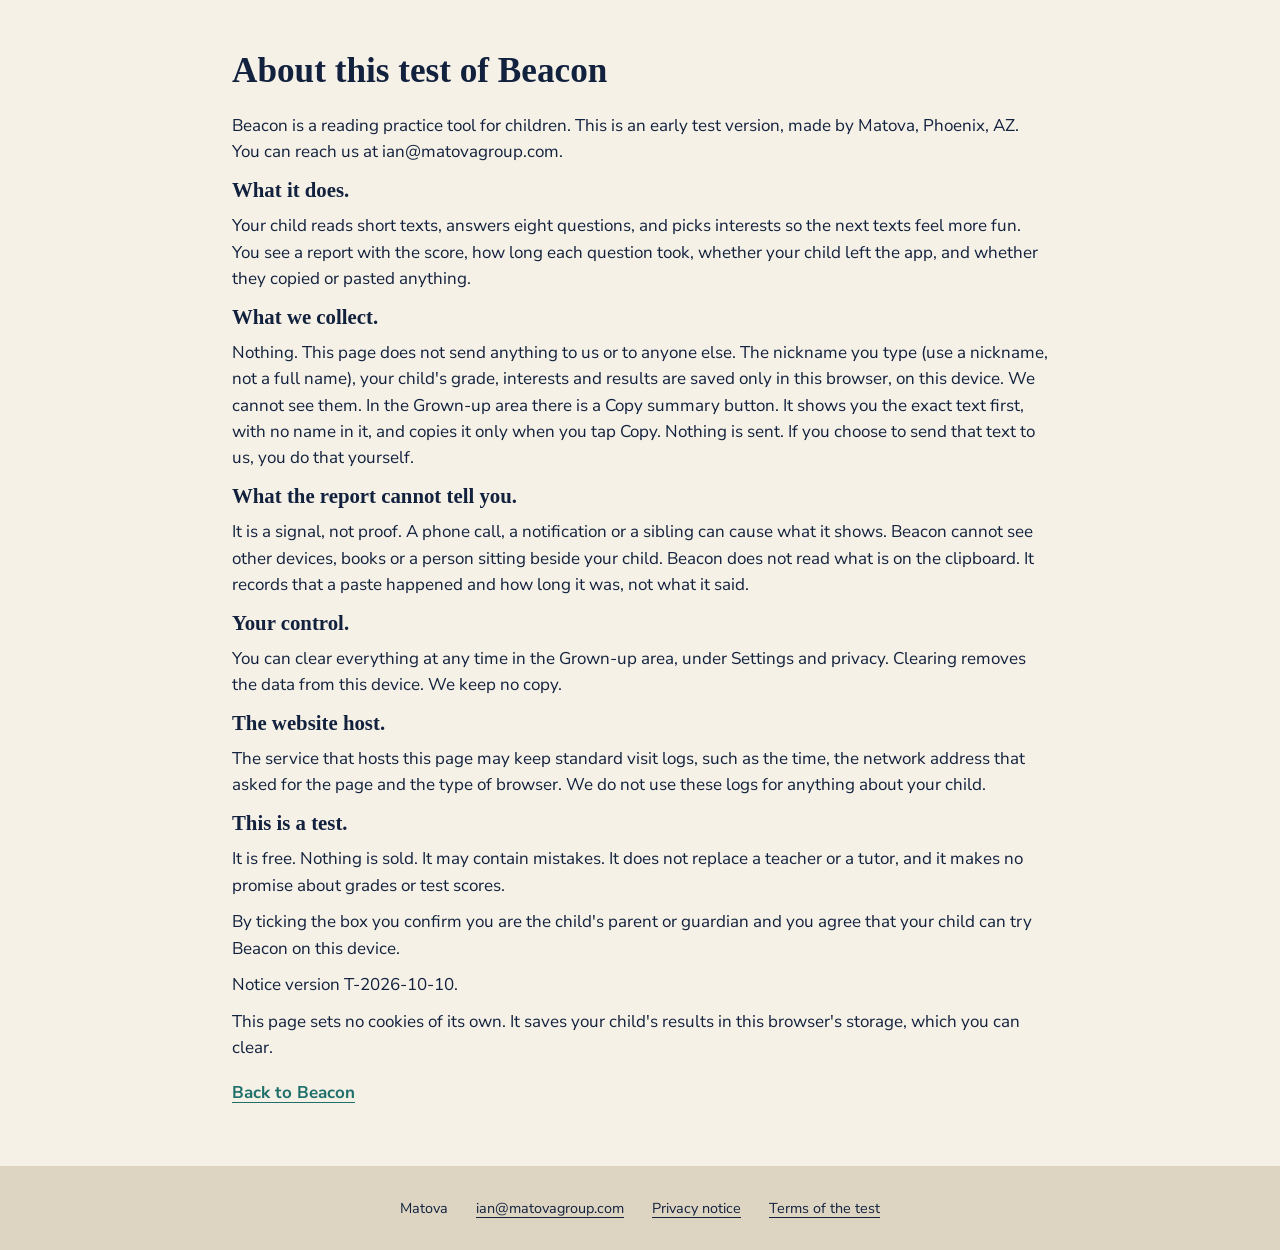
==== commit b207cf2a: "Beacon web test 0.7.0 Co-Authored-By: Claude Opus 5.5 <noreply@anthropic.com>" ====
--- a/privacy/index.html
+++ b/privacy/index.html
@@ -7,7 +7,7 @@
 <meta name="robots" content="noindex, nofollow">
 <meta name="referrer" content="no-referrer">
 <title>About this test of Beacon: Beacon test</title>
-<link rel="stylesheet" href="../assets/styles.8045a0a0d5.css">
+<link rel="stylesheet" href="../assets/styles.89051d0844.css">
 </head>
 <body class="parent doc">
 <a class="skip" href="#main">Skip to the text</a>
--- a/assets/styles.89051d0844.css
+++ b/assets/styles.89051d0844.css
@@ -0,0 +1,2791 @@
+/* Beacon test version. No inline styles anywhere: every rule lives here.
+   Brand tokens from the logic spec section 1. Contrast pairs are tested in tests/unit/contrast.test.js. */
+
+@font-face {
+  font-family: "Nunito Sans";
+  src: url("fonts/nunito-sans-latin-wght-normal.woff2") format("woff2");
+  font-weight: 200 1000;
+  font-style: normal;
+  font-display: swap;
+}
+@font-face {
+  font-family: "Nunito";
+  src: url("fonts/nunito-latin-wght-normal.woff2") format("woff2");
+  font-weight: 200 1000;
+  font-style: normal;
+  font-display: swap;
+}
+@font-face {
+  font-family: "Fraunces";
+  src: url("fonts/fraunces-latin-600-normal.woff2") format("woff2");
+  font-weight: 600;
+  font-style: normal;
+  font-display: swap;
+}
+
+:root {
+  --navy: #12213E;
+  --navy-deep: #0C1730;
+  --navy-surface: #1A2C4F;
+  --navy-line: #2C426B;
+  --cream: #F5F1E6;
+  --cream-card: #FFFCF5;
+  --cream-line: #DDD5C2;
+  --amber: #E9A62A;
+  --amber-deep: #B97F12;
+  --teal: #1F6F6A;
+  --mint: #8BF0D0;
+  --coral: #B04A3A;
+  --coral-soft: #FF9C8C;
+  --ink: #12213E;
+  --muted-dark: #B9C3D8;
+  --muted-light: #4F5B70;
+  --heading: "Fraunces", Georgia, "Times New Roman", serif;
+  --body: "Nunito Sans", "Segoe UI", system-ui, -apple-system, sans-serif;
+  --radius: 18px;
+  --gap: 16px;
+}
+
+* { box-sizing: border-box; }
+html { -webkit-text-size-adjust: 100%; }
+body {
+  margin: 0;
+  font-family: var(--body);
+  font-size: 1.0625rem;
+  line-height: 1.55;
+  min-height: 100vh;
+  display: flex;
+  flex-direction: column;
+  overflow-wrap: break-word;
+}
+body.child { background: var(--navy-deep); color: var(--cream); }
+body.parent { background: var(--cream); color: var(--ink); }
+
+main { flex: 1; width: 100%; max-width: 640px; margin: 0 auto; padding: 20px 16px 32px; outline: none; }
+.doc-main { max-width: 720px; }
+
+h1, h2, h3 { font-family: var(--heading); font-weight: 600; line-height: 1.2; margin: 0.6em 0 0.4em; }
+h1 { font-size: clamp(1.6rem, 6vw, 2.2rem); }
+h2 { font-size: 1.3rem; }
+h3 { font-size: 1.1rem; }
+p { margin: 0.5em 0; }
+.lead { font-size: 1.15rem; }
+.big { font-size: 1.25rem; }
+.small { font-size: 0.95rem; }
+.strong { font-weight: 700; }
+.small-h { font-size: 1.1rem; margin-top: 0; }
+
+.sr-only {
+  position: absolute; width: 1px; height: 1px; padding: 0; margin: -1px;
+  overflow: hidden; clip: rect(0 0 0 0); white-space: nowrap; border: 0;
+}
+
+.skip {
+  position: absolute; left: 8px; top: -60px; z-index: 10;
+  background: var(--amber); color: var(--ink); padding: 10px 14px; border-radius: 10px; font-weight: 700;
+}
+.skip:focus { top: 8px; }
+
+:focus-visible { outline: 3px solid var(--amber); outline-offset: 3px; }
+.parent :focus-visible { outline-color: var(--teal); }
+/* Headings get focus only so screen readers start at the top of each screen; they are not controls. */
+[tabindex="-1"]:focus { outline: none; }
+
+.eyebrow { text-transform: uppercase; letter-spacing: 0.12em; font-weight: 800; font-size: 0.85rem; font-family: var(--body); margin: 0.8em 0 0.2em; }
+.child .eyebrow { color: var(--amber); }
+.parent .eyebrow { color: var(--teal); }
+
+.muted { opacity: 1; }
+.child .muted { color: var(--muted-dark); }
+.parent .muted { color: var(--muted-light); }
+
+/* Banner */
+.banner { background: var(--amber); color: var(--ink); padding: 10px 16px; text-align: center; font-weight: 700; }
+.banner p { margin: 0; }
+
+/* Buttons: every target at least 44 by 44 px */
+.btn {
+  font: inherit; font-weight: 800; min-height: 48px; min-width: 44px; padding: 10px 20px;
+  border-radius: 999px; border: 2px solid transparent; cursor: pointer;
+  display: inline-flex; align-items: center; justify-content: center; gap: 8px; text-decoration: none;
+}
+.btn.block { width: 100%; margin-top: 16px; }
+.btn.primary { background: var(--amber); color: var(--ink); box-shadow: 0 4px 0 var(--amber-deep); text-transform: uppercase; letter-spacing: 0.06em; }
+.btn.primary:active { transform: translateY(2px); box-shadow: 0 2px 0 var(--amber-deep); }
+.child .btn.secondary, .child .btn.pill { background: var(--navy-surface); color: var(--cream); border-color: var(--navy-line); }
+.parent .btn.secondary { background: var(--cream-card); color: var(--ink); border-color: var(--cream-line); }
+.btn.dark { background: var(--navy); color: var(--cream); }
+.btn.danger { background: var(--coral); color: #FFFFFF; }
+.btn.text { background: none; text-decoration: underline; text-underline-offset: 4px; padding: 10px 8px; }
+.child .btn.text { color: var(--amber); }
+.parent .btn.text { color: var(--teal); }
+.btn.icon-btn { width: 48px; height: 48px; padding: 0; border-radius: 14px; }
+.child .btn.icon-btn { background: var(--navy-surface); color: var(--cream); border-color: var(--navy-line); }
+.btn.pill { min-height: 44px; padding: 8px 16px; }
+.btn.sticky { position: sticky; bottom: 12px; }
+.icon { width: 22px; height: 22px; flex: none; }
+
+.link { color: inherit; text-decoration: underline; text-underline-offset: 4px; display: inline-flex; align-items: center; gap: 6px; min-height: 44px; }
+.parent .link { color: var(--teal); font-weight: 700; }
+
+.row-2 { display: grid; grid-template-columns: repeat(auto-fit, minmax(140px, 1fr)); gap: 12px; margin-top: 16px; }
+.row-2.equal { grid-template-columns: 1fr 1fr; }
+.row-2.equal .btn { width: 100%; }
+.row-between { display: flex; justify-content: space-between; align-items: center; gap: 12px; flex-wrap: wrap; }
+.stack { display: grid; gap: 12px; }
+.skip-row { display: flex; justify-content: flex-end; }
+
+/* Cards */
+.card { border-radius: var(--radius); padding: 16px 18px; margin: 16px 0; }
+.child .card { background: var(--navy-surface); border: 1px solid var(--navy-line); }
+.parent .card { background: var(--cream-card); border: 1px solid var(--cream-line); }
+
+/* Characters */
+.hero { display: flex; justify-content: center; margin: 8px 0; }
+.char { width: 160px; height: auto; }
+.hero.small .char { width: 110px; }
+.bob { animation: bob 3.2s ease-in-out infinite; }
+body.still .bob, body.still .stage * { animation: none !important; }
+@keyframes bob { 0%, 100% { transform: translateY(0); } 50% { transform: translateY(-4px); } }
+@media (prefers-reduced-motion: reduce) {
+  .bob { animation: none; }
+  * { scroll-behavior: auto; transition: none; }
+}
+
+/* Top bar and progress */
+.topbar { display: flex; gap: 14px; align-items: center; margin-bottom: 8px; }
+.topbar-main { flex: 1; }
+.topbar-label { margin: 0 0 6px; font-weight: 700; color: var(--muted-dark); }
+.parent .topbar-label { color: var(--muted-light); }
+.bar { height: 10px; border-radius: 999px; background: var(--navy-line); overflow: hidden; }
+.bar-fill { display: block; height: 100%; width: var(--p, 0%); background: var(--mint); border-radius: 999px; }
+
+/* Forms */
+.form { display: grid; gap: 6px; }
+label { font-weight: 700; }
+input[type="text"], select, textarea {
+  font: inherit; width: 100%; min-height: 48px; padding: 10px 14px; border-radius: 12px;
+  border: 2px solid var(--cream-line); background: var(--cream-card); color: var(--ink);
+}
+.child textarea { background: var(--navy-surface); color: var(--cream); border-color: var(--navy-line); }
+.hint { margin: 0; font-size: 0.95rem; color: var(--muted-light); }
+.error { color: var(--coral); font-weight: 700; min-height: 0; margin: 4px 0; }
+.child .error { color: var(--coral-soft); }
+.error:empty, .msg:empty { display: none; }
+.msg { font-weight: 700; }
+.consent { display: flex; gap: 12px; align-items: flex-start; margin: 16px 0 4px; }
+.consent input { width: 28px; height: 28px; flex: none; margin-top: 2px; accent-color: var(--teal); }
+.notice p { font-size: 0.98rem; }
+
+/* Interests */
+.counter { font-weight: 700; border: 1px solid var(--navy-line); border-radius: 14px; padding: 12px 16px; }
+.tiles { display: grid; grid-template-columns: repeat(auto-fill, minmax(140px, 1fr)); gap: 12px; margin-top: 12px; }
+/* Tablets: three wider interest tiles a row instead of four narrow ones, so names do not break mid-word. */
+@media (min-width: 700px) { .tiles { grid-template-columns: repeat(auto-fill, minmax(180px, 1fr)); } }
+.tile {
+  font: inherit; font-weight: 700; text-align: left; min-height: 64px; padding: 10px 12px; border-radius: 16px; cursor: pointer;
+  display: flex; align-items: center; gap: 10px; background: var(--navy-surface); color: var(--cream); border: 2px solid var(--navy-line);
+}
+.parent .tile { background: var(--cream-card); color: var(--ink); border-color: var(--cream-line); }
+.tile[aria-pressed="true"] { border-color: var(--amber); box-shadow: inset 0 0 0 2px var(--amber); }
+.tile { position: relative; hyphens: auto; }
+.tile[aria-pressed="true"]::after {
+  content: "\2713"; position: absolute; top: -8px; right: -8px; width: 26px; height: 26px; border-radius: 50%;
+  display: grid; place-items: center; font-size: 0.85rem; font-weight: 900; background: var(--amber); color: var(--ink); border: 2px solid var(--navy-deep);
+}
+.tile.surprise { width: 100%; margin-top: 12px; border-style: dashed; }
+.tile-badge { width: 36px; height: 36px; flex: none; border-radius: 10px; display: grid; place-items: center; background: var(--navy-line); color: var(--cream); font-family: var(--heading); }
+.parent .tile-badge { background: var(--cream-line); color: var(--ink); }
+.tile[aria-pressed="true"] .tile-badge { background: var(--amber); color: var(--ink); }
+.tile-icon { width: 28px; height: 28px; }
+
+/* Today */
+.today-head { display: flex; justify-content: space-between; align-items: center; gap: 12px; flex-wrap: wrap; }
+.brand { font-family: var(--heading); font-size: 1.6rem; font-weight: 600; display: flex; align-items: center; gap: 10px; margin: 0; }
+.brand-mark { width: 28px; height: auto; }
+.hero-card { position: relative; overflow: hidden; border-radius: 24px; border: 1px solid var(--navy-line); background: var(--navy); min-height: 190px; display: flex; justify-content: flex-end; align-items: flex-end; padding: 12px 24px; margin-top: 16px; }
+.hero-card .char { width: 120px; }
+.beam { position: absolute; left: 0; top: 30%; width: 70%; height: 70px; background: linear-gradient(90deg, transparent, rgba(233, 166, 42, 0.35)); clip-path: polygon(0 0, 100% 40%, 100% 60%, 0 100%); }
+.quest-title { font-size: 1.7rem; margin-top: 0.2em; }
+.chip-line { display: inline-block; background: var(--navy); border-radius: 999px; padding: 6px 14px; font-weight: 700; }
+.note { background: var(--navy); border-left: 4px solid var(--amber); padding: 8px 12px; border-radius: 8px; }
+.chips { list-style: none; padding: 0; margin: 8px 0; display: flex; flex-wrap: wrap; gap: 10px; }
+.chip { background: var(--navy-surface); border: 1px solid var(--navy-line); border-radius: 999px; padding: 8px 16px; font-weight: 700; }
+.today-foot { display: flex; flex-wrap: wrap; align-items: center; gap: 14px; margin-top: 12px; }
+.today-foot p { min-width: 0; }
+.ring { display: flex; align-items: center; gap: 10px; }
+.ring-track { stroke: var(--navy-line); }
+.ring-fill { stroke: var(--mint); }
+.ring-label { font-weight: 800; }
+
+/* Reading */
+.passage p { font-size: 1.2rem; line-height: 1.75; }
+.word {
+  font: inherit; color: inherit; background: none; border: 0; padding: 0 1px; margin: 0; cursor: pointer;
+  /* A dotted border, not text-decoration: Safari does not draw text-decoration on buttons. */
+  border-bottom: 3px dotted var(--amber); border-radius: 0; line-height: 1.3; min-height: 0;
+  position: relative;
+}
+.word::before { content: ""; position: absolute; inset: -10px -4px; } /* a larger hit area without moving the text */
+.word:hover, .word:focus-visible { background: rgba(233, 166, 42, 0.25); border-radius: 4px; }
+
+/* Dialog sheets */
+dialog.sheet {
+  border: 0; border-radius: 24px 24px 0 0; padding: 20px 18px 24px; width: 100%; max-width: 640px;
+  margin: auto auto 0; background: var(--navy-surface); color: var(--cream); max-height: 90vh; overflow: auto;
+}
+dialog.sheet.light { background: #F2F5FA; color: var(--ink); }
+dialog.sheet.tall { max-height: 94vh; }
+dialog::backdrop { background: rgba(5, 10, 22, 0.7); }
+.parent ~ #layer dialog.sheet, body.parent dialog.sheet { background: var(--cream-card); color: var(--ink); }
+.helper { margin-top: 12px; }
+.helper-head { display: flex; justify-content: space-between; align-items: center; gap: 12px; }
+.helper-word { font-size: 2rem; margin: 0; }
+.helper-pip { width: 80px; }
+.helper-def { font-size: 1.2rem; }
+.helper-ex { background: rgba(18, 33, 62, 0.08); border-radius: 12px; padding: 10px 14px; }
+.sheet:not(.light) .helper-ex { background: var(--navy); }
+.sheet:not(.light) .helper .muted { color: var(--muted-dark); }
+.sheet.light .muted { color: var(--muted-light); }
+
+/* Questions */
+.question { font-size: clamp(1.4rem, 5vw, 1.9rem); }
+.row-tools { display: flex; flex-wrap: wrap; gap: 10px; margin: 8px 0 12px; }
+.choices { border: 0; padding: 0; margin: 0; display: grid; gap: 12px; }
+.choice {
+  display: flex; align-items: center; gap: 14px; padding: 14px 16px; min-height: 64px; border-radius: 18px; cursor: pointer;
+  background: var(--navy-surface); border: 2px solid var(--navy-line); font-weight: 600;
+}
+.choice input { position: absolute; opacity: 0; width: 1px; height: 1px; }
+.choice .letter { width: 40px; height: 40px; flex: none; display: grid; place-items: center; border-radius: 10px; background: var(--navy-line); font-weight: 800; }
+.choice:has(input:checked) { border-color: #8FB8FF; background: #1E3563; }
+.choice:has(input:checked) .letter { background: #8FB8FF; color: var(--ink); }
+.choice:has(input:focus-visible) { outline: 3px solid var(--amber); outline-offset: 3px; }
+.choice .ctext { flex: 1; }
+.choice .tag { display: flex; align-items: center; gap: 6px; font-size: 0.9rem; font-weight: 800; margin-top: 6px; }
+.choice.is-right, .choice.is-right:has(input:checked) { border-color: var(--mint); background: #163E46; }
+.choice.is-right .letter, .choice.is-right:has(input:checked) .letter { background: var(--mint); color: var(--ink); }
+.choice.is-wrong, .choice.is-wrong:has(input:checked) { border-color: var(--coral-soft); background: #3A2230; }
+.choice.is-wrong .letter, .choice.is-wrong:has(input:checked) .letter { background: var(--coral-soft); color: var(--ink); }
+.choice.is-dim { color: var(--muted-dark); }
+.choice:has(input:disabled) { cursor: default; }
+
+.feedback { margin-top: 18px; padding: 16px; border-radius: 22px; display: grid; grid-template-columns: 90px 1fr; gap: 12px; align-items: start; }
+.feedback .btn { grid-column: 1 / -1; }
+.feedback.good { background: #163E46; border: 2px solid var(--mint); }
+.feedback.tricky { background: #3A2230; border: 2px solid var(--coral-soft); }
+.feedback h2 { margin-top: 0; display: flex; align-items: center; gap: 8px; }
+.feedback.good h2 { color: var(--mint); }
+.feedback.tricky h2 { color: var(--coral-soft); }
+.fb-pip { width: 90px; }
+.fb-icon { width: 26px; height: 26px; }
+
+.skill-tip { font-size: 1.1rem; }
+
+/* Gate */
+.gate-q { font-size: 1.6rem; font-family: var(--heading); margin-top: 16px; }
+.gate-entry { display: block; min-height: 56px; font-size: 2rem; font-weight: 800; border: 2px solid var(--cream-line); border-radius: 14px; background: var(--cream-card); padding: 4px 16px; margin: 8px 0; }
+.numpad { display: grid; grid-template-columns: repeat(3, 1fr); gap: 10px; max-width: 360px; }
+.btn.key { background: var(--cream-card); color: var(--ink); border-color: var(--cream-line); font-size: 1.3rem; min-height: 56px; border-radius: 14px; }
+.btn.key.primary { background: var(--amber); }
+
+/* Grown-up area */
+.gu-head { display: flex; justify-content: space-between; align-items: flex-end; gap: 12px; flex-wrap: wrap; }
+.small-label { display: block; font-size: 0.9rem; }
+.gu-head select { width: auto; min-width: 160px; }
+.tabs { display: flex; flex-wrap: wrap; gap: 8px; margin: 16px 0 4px; border-bottom: 2px solid var(--cream-line); padding-bottom: 8px; }
+.tab { color: var(--ink); text-decoration: none; font-weight: 700; padding: 10px 14px; border-radius: 999px; min-height: 44px; display: inline-flex; align-items: center; }
+.tab.on { background: var(--navy); color: var(--cream); }
+.report-list { list-style: none; padding: 0; margin: 0; }
+.report-list .line { padding: 10px 0; border-bottom: 1px solid var(--cream-line); }
+.pills { list-style: none; padding: 0; display: flex; flex-wrap: wrap; gap: 8px; }
+.pills li { background: var(--cream-line); border-radius: 999px; padding: 6px 14px; font-weight: 700; }
+.headline { font-family: var(--heading); font-size: 1.3rem; }
+.say { border-left: 6px solid var(--amber); }
+.say h2 { margin-top: 0; }
+.skills { list-style: none; padding: 0; display: grid; gap: 6px; }
+.skills li { display: flex; justify-content: space-between; gap: 12px; border-bottom: 1px solid var(--cream-line); padding: 6px 0; }
+.table-wrap { overflow-x: auto; border: 1px solid var(--cream-line); border-radius: 14px; background: var(--cream-card); }
+.qtable { border-collapse: collapse; width: 100%; font-size: 0.95rem; }
+.qtable th, .qtable td { text-align: left; padding: 10px 8px; border-bottom: 1px solid var(--cream-line); vertical-align: top; }
+.qtable th { font-size: 0.8rem; text-transform: uppercase; letter-spacing: 0.08em; }
+.qtable td.ok { color: var(--teal); font-weight: 700; }
+.qtable td.miss { color: var(--coral); font-weight: 700; }
+.qtable td .icon { width: 16px; height: 16px; vertical-align: -3px; margin-right: 4px; }
+.flags { list-style: none; padding: 0; margin: 0; display: grid; gap: 4px; }
+.flags li { background: #FBEBC8; border-radius: 8px; padding: 2px 8px; }
+.plain { list-style: none; padding: 0; margin: 0; }
+.log li { padding: 6px 0; border-bottom: 1px solid var(--cream-line); }
+.compare { display: grid; grid-template-columns: repeat(auto-fit, minmax(180px, 1fr)); gap: 12px; }
+.compare .card { margin: 0; }
+.chart { width: 100%; max-width: 420px; height: auto; background: var(--cream-card); border-radius: 12px; border: 1px solid var(--cream-line); }
+.chart .axis { stroke: var(--cream-line); stroke-width: 2; }
+.chart .line { stroke: var(--teal); stroke-width: 3; }
+.chart .dot { fill: var(--amber-deep); }
+.chart .tick { fill: var(--ink); font-size: 11px; }
+.summary-box { font-family: ui-monospace, Menlo, Consolas, monospace; font-size: 0.9rem; min-height: 220px; }
+.back { margin-top: 8px; }
+
+/* Footer on every screen */
+.site-footer { display: flex; flex-wrap: wrap; gap: 6px 18px; justify-content: center; align-items: center; padding: 16px; font-size: 0.9rem; }
+.child .site-footer { background: var(--navy); color: var(--muted-dark); }
+.parent .site-footer { background: var(--cream-line); color: var(--ink); }
+.site-footer a { color: inherit; min-height: 44px; display: inline-flex; align-items: center; text-underline-offset: 4px; }
+.noscript { padding: 16px; }
+
+.list li { margin: 6px 0; }
+
+/* Subjects */
+h4 { font-family: var(--heading); font-weight: 600; font-size: 1.05rem; margin: 0.4em 0; }
+.tiles.subjects { grid-template-columns: 1fr; }
+.subject-tile { min-height: 88px; gap: 14px; }
+.tile-guide { width: 56px; height: auto; flex: none; }
+.tile-text { display: grid; gap: 2px; }
+.tile-title { font-family: var(--heading); font-size: 1.25rem; }
+.tile-blurb { font-weight: 600; font-size: 0.95rem; color: var(--muted-dark); }
+.parent .tile-blurb { color: var(--muted-light); }
+.subject-tabs { display: flex; flex-wrap: wrap; gap: 8px; margin-top: 14px; }
+.subject-tab {
+  font: inherit; font-weight: 800; min-height: 48px; padding: 4px 14px 4px 6px; border-radius: 999px; cursor: pointer;
+  display: inline-flex; align-items: center; gap: 6px; background: var(--navy-surface); color: var(--cream); border: 2px solid var(--navy-line);
+}
+.subject-tab[aria-pressed="true"] { background: var(--amber); color: var(--ink); border-color: var(--amber); }
+.tab-guide { width: 34px; height: auto; }
+.subject-progress { border-top: 2px solid var(--cream-line); margin-top: 18px; padding-top: 4px; }
+
+/* Scenes: a guide in its home, between questions only */
+.stage { position: relative; overflow: hidden; border-radius: 24px; border: 1px solid var(--navy-line); aspect-ratio: 4 / 3; max-height: 300px; width: 100%; margin: 14px 0; background: var(--navy); }
+.stage .scene-bg { position: absolute; inset: 0; width: 100%; height: 100%; }
+/* The guide is drawn inside the scene (scenes.js), feet on the scene's ground line, so it stands on the dock,
+   the sand or the grass at every stage size. Its shadow stays on the ground. Each moving group sits at its own
+   pivot in the drawing (a foot, or the ground under the guide), so a lean can only turn about a planted foot.
+   Lengths here are in the scene's units (400 by 300). Transform and opacity only. */
+.small-stage { max-height: 180px; max-width: 240px; margin-inline: auto; }
+.stage .actor-track, .stage .actor-face, .stage .actor-lift, .stage .actor-reach, .stage .actor-tilt-l, .stage .actor-tilt-r, .stage .actor-squash { transform-box: view-box; transform-origin: 0 0; }
+.stage .actor-shadow { transform-box: fill-box; transform-origin: 50% 50%; }
+.stage [class^="rig-"] { transform-box: view-box; transform-origin: 0 0; }
+/* WALK: generated by tools/walk-keyframes.mjs. Do not edit by hand. */
+.stage.moving.walking.gait-pip .actor-track { animation: pip-track 27s linear infinite; }
+@keyframes pip-track {
+  0% { transform: translateX(0px); }
+  2.7407% { transform: translateX(0px); animation-timing-function: ease-in; }
+  4.163% { transform: translateX(2.80242px); }
+  5.3481% { transform: translateX(7.47312px); }
+  6.5333% { transform: translateX(12.14382px); }
+  7.7185% { transform: translateX(16.81452px); }
+  8.9037% { transform: translateX(21.48522px); }
+  10.0889% { transform: translateX(26.15592px); }
+  11.2741% { transform: translateX(30.82662px); }
+  12.4593% { transform: translateX(35.49732px); }
+  13.6444% { transform: translateX(40.16802px); }
+  14.8296% { transform: translateX(44.83872px); }
+  16.0148% { transform: translateX(49.50942px); }
+  17.2% { transform: translateX(54.18012px); }
+  18.3852% { transform: translateX(58.85082px); }
+  19.5704% { transform: translateX(63.52152px); }
+  20.7556% { transform: translateX(68.19222px); }
+  21.9407% { transform: translateX(72.86292px); }
+  23.1259% { transform: translateX(77.53362px); animation-timing-function: ease-out; }
+  24.5481% { transform: translateX(80.336px); }
+  39.0667% { transform: translateX(80.336px); animation-timing-function: ease-in; }
+  40.4889% { transform: translateX(77.53358px); }
+  41.6741% { transform: translateX(72.86288px); }
+  42.8593% { transform: translateX(68.19218px); }
+  44.0444% { transform: translateX(63.52148px); }
+  45.2296% { transform: translateX(58.85078px); }
+  46.4148% { transform: translateX(54.18008px); }
+  47.6% { transform: translateX(49.50938px); }
+  48.7852% { transform: translateX(44.83868px); }
+  49.9704% { transform: translateX(40.16798px); }
+  51.1556% { transform: translateX(35.49728px); }
+  52.3407% { transform: translateX(30.82658px); }
+  53.5259% { transform: translateX(26.15588px); }
+  54.7111% { transform: translateX(21.48518px); }
+  55.8963% { transform: translateX(16.81448px); }
+  57.0815% { transform: translateX(12.14378px); }
+  58.2667% { transform: translateX(7.47308px); }
+  59.4519% { transform: translateX(2.80238px); animation-timing-function: ease-out; }
+  60.8741% { transform: translateX(0px); }
+  100% { transform: translateX(0px); }
+}
+.stage.moving.walking.gait-pip .actor-tilt-l { animation: pip-tiltl 27s linear infinite; }
+@keyframes pip-tiltl {
+  0% { transform: rotate(0deg); }
+  27.9556% { transform: rotate(0deg); animation-timing-function: ease-in-out; }
+  28.6222% { transform: rotate(-1deg); animation-timing-function: ease-in-out; }
+  29.0667% { transform: rotate(0deg); }
+  32.1778% { transform: rotate(0deg); animation-timing-function: ease-out; }
+  32.6963% { transform: rotate(-0.8deg); animation-timing-function: ease-in-out; }
+  33.363% { transform: rotate(0deg); }
+  100% { transform: rotate(0deg); }
+}
+.stage.moving.walking.gait-pip .actor-tilt-r { animation: pip-tiltr 27s linear infinite; }
+@keyframes pip-tiltr {
+  0% { transform: rotate(0deg); }
+  29.0667% { transform: rotate(0deg); animation-timing-function: ease-in-out; }
+  30.0296% { transform: rotate(5deg); }
+  31.2889% { transform: rotate(5deg); animation-timing-function: ease-in-out; }
+  32.1778% { transform: rotate(0deg); }
+  100% { transform: rotate(0deg); }
+}
+.stage.moving.walking.gait-pip .actor-squash { animation: pip-squash 27s linear infinite; }
+@keyframes pip-squash {
+  0% { transform: scaleY(1); }
+  2.2222% { transform: scaleY(1); animation-timing-function: ease-out; }
+  2.7407% { transform: scaleY(0.98); animation-timing-function: ease-in-out; }
+  4.163% { transform: scaleY(1); }
+  24.5481% { transform: scaleY(1); animation-timing-function: ease-out; }
+  25.0667% { transform: scaleY(0.985); animation-timing-function: ease-in-out; }
+  26.1037% { transform: scaleY(1); }
+  27.9556% { transform: scaleY(1); animation-timing-function: ease-out; }
+  28.6222% { transform: scaleY(0.975); animation-timing-function: ease-in-out; }
+  29.5852% { transform: scaleY(1); }
+  35.9556% { transform: scaleY(1); animation-timing-function: ease-in; }
+  36.4741% { transform: scaleY(0.94); animation-timing-function: ease-out; }
+  36.9926% { transform: scaleY(1.015); animation-timing-function: ease-in-out; }
+  37.437% { transform: scaleY(1); }
+  38.5481% { transform: scaleY(1); animation-timing-function: ease-out; }
+  39.0667% { transform: scaleY(0.98); animation-timing-function: ease-in-out; }
+  40.4889% { transform: scaleY(1); }
+  60.8741% { transform: scaleY(1); animation-timing-function: ease-out; }
+  61.3926% { transform: scaleY(0.985); animation-timing-function: ease-in-out; }
+  62.4296% { transform: scaleY(1); }
+  63.9111% { transform: scaleY(1); animation-timing-function: ease-in; }
+  64.4296% { transform: scaleY(0.94); animation-timing-function: ease-out; }
+  64.9481% { transform: scaleY(1.015); animation-timing-function: ease-in-out; }
+  65.3926% { transform: scaleY(1); }
+  100% { transform: scaleY(1); }
+}
+.stage.moving.walking.gait-pip .actor-face { animation: pip-face 27s steps(1) infinite; }
+@keyframes pip-face {
+  0% { transform: scaleX(1); }
+  36.4741% { transform: scaleX(-1); }
+  64.4296% { transform: scaleX(1); }
+  100% { transform: scaleX(1); }
+}
+.stage.moving.walking.gait-pip .rig-body-y { animation: pip-bodyy 27s linear infinite; }
+@keyframes pip-bodyy {
+  0% { transform: translateY(0px); }
+  2.7407% { transform: translateY(0px); animation-timing-function: ease-in-out; }
+  4.163% { transform: translateY(0.8px); animation-timing-function: ease-in-out; }
+  5.3481% { transform: translateY(0px); animation-timing-function: ease-in-out; }
+  6.5333% { transform: translateY(0.8px); animation-timing-function: ease-in-out; }
+  7.7185% { transform: translateY(0px); animation-timing-function: ease-in-out; }
+  8.9037% { transform: translateY(0.8px); animation-timing-function: ease-in-out; }
+  10.0889% { transform: translateY(0px); animation-timing-function: ease-in-out; }
+  11.2741% { transform: translateY(0.8px); animation-timing-function: ease-in-out; }
+  12.4593% { transform: translateY(0px); animation-timing-function: ease-in-out; }
+  13.6444% { transform: translateY(0.8px); animation-timing-function: ease-in-out; }
+  14.8296% { transform: translateY(0px); animation-timing-function: ease-in-out; }
+  16.0148% { transform: translateY(0.8px); animation-timing-function: ease-in-out; }
+  17.2% { transform: translateY(0px); animation-timing-function: ease-in-out; }
+  18.3852% { transform: translateY(0.8px); animation-timing-function: ease-in-out; }
+  19.5704% { transform: translateY(0px); animation-timing-function: ease-in-out; }
+  20.7556% { transform: translateY(0.8px); animation-timing-function: ease-in-out; }
+  21.9407% { transform: translateY(0px); animation-timing-function: ease-in-out; }
+  23.1259% { transform: translateY(0.8px); animation-timing-function: ease-in-out; }
+  24.5481% { transform: translateY(0px); }
+  39.0667% { transform: translateY(0px); animation-timing-function: ease-in-out; }
+  40.4889% { transform: translateY(0.8px); animation-timing-function: ease-in-out; }
+  41.6741% { transform: translateY(0px); animation-timing-function: ease-in-out; }
+  42.8593% { transform: translateY(0.8px); animation-timing-function: ease-in-out; }
+  44.0444% { transform: translateY(0px); animation-timing-function: ease-in-out; }
+  45.2296% { transform: translateY(0.8px); animation-timing-function: ease-in-out; }
+  46.4148% { transform: translateY(0px); animation-timing-function: ease-in-out; }
+  47.6% { transform: translateY(0.8px); animation-timing-function: ease-in-out; }
+  48.7852% { transform: translateY(0px); animation-timing-function: ease-in-out; }
+  49.9704% { transform: translateY(0.8px); animation-timing-function: ease-in-out; }
+  51.1556% { transform: translateY(0px); animation-timing-function: ease-in-out; }
+  52.3407% { transform: translateY(0.8px); animation-timing-function: ease-in-out; }
+  53.5259% { transform: translateY(0px); animation-timing-function: ease-in-out; }
+  54.7111% { transform: translateY(0.8px); animation-timing-function: ease-in-out; }
+  55.8963% { transform: translateY(0px); animation-timing-function: ease-in-out; }
+  57.0815% { transform: translateY(0.8px); animation-timing-function: ease-in-out; }
+  58.2667% { transform: translateY(0px); animation-timing-function: ease-in-out; }
+  59.4519% { transform: translateY(0.8px); animation-timing-function: ease-in-out; }
+  60.8741% { transform: translateY(0px); }
+  100% { transform: translateY(0px); }
+}
+.stage.moving.walking.gait-pip .rig-body-r { animation: pip-bodyr 27s linear infinite; }
+@keyframes pip-bodyr {
+  0% { transform: rotate(0deg); }
+  2.2222% { transform: rotate(0deg); animation-timing-function: ease-out; }
+  2.7407% { transform: rotate(-1.8deg); animation-timing-function: ease-out; }
+  3.4519% { transform: rotate(-3.6deg); animation-timing-function: ease-in-out; }
+  4.163% { transform: rotate(-1.44deg); animation-timing-function: ease-out; }
+  4.7556% { transform: rotate(3.6deg); animation-timing-function: ease-in-out; }
+  5.3481% { transform: rotate(1.44deg); animation-timing-function: ease-out; }
+  5.9407% { transform: rotate(-3.6deg); animation-timing-function: ease-in-out; }
+  6.5333% { transform: rotate(-1.44deg); animation-timing-function: ease-out; }
+  7.1259% { transform: rotate(3.6deg); animation-timing-function: ease-in-out; }
+  7.7185% { transform: rotate(1.44deg); animation-timing-function: ease-out; }
+  8.3111% { transform: rotate(-3.6deg); animation-timing-function: ease-in-out; }
+  8.9037% { transform: rotate(-1.44deg); animation-timing-function: ease-out; }
+  9.4963% { transform: rotate(3.6deg); animation-timing-function: ease-in-out; }
+  10.0889% { transform: rotate(1.44deg); animation-timing-function: ease-out; }
+  10.6815% { transform: rotate(-3.6deg); animation-timing-function: ease-in-out; }
+  11.2741% { transform: rotate(-1.44deg); animation-timing-function: ease-out; }
+  11.8667% { transform: rotate(3.6deg); animation-timing-function: ease-in-out; }
+  12.4593% { transform: rotate(1.44deg); animation-timing-function: ease-out; }
+  13.0519% { transform: rotate(-3.6deg); animation-timing-function: ease-in-out; }
+  13.6444% { transform: rotate(-1.44deg); animation-timing-function: ease-out; }
+  14.237% { transform: rotate(3.6deg); animation-timing-function: ease-in-out; }
+  14.8296% { transform: rotate(1.44deg); animation-timing-function: ease-out; }
+  15.4222% { transform: rotate(-3.6deg); animation-timing-function: ease-in-out; }
+  16.0148% { transform: rotate(-1.44deg); animation-timing-function: ease-out; }
+  16.6074% { transform: rotate(3.6deg); animation-timing-function: ease-in-out; }
+  17.2% { transform: rotate(1.44deg); animation-timing-function: ease-out; }
+  17.7926% { transform: rotate(-3.6deg); animation-timing-function: ease-in-out; }
+  18.3852% { transform: rotate(-1.44deg); animation-timing-function: ease-out; }
+  18.9778% { transform: rotate(3.6deg); animation-timing-function: ease-in-out; }
+  19.5704% { transform: rotate(1.44deg); animation-timing-function: ease-out; }
+  20.163% { transform: rotate(-3.6deg); animation-timing-function: ease-in-out; }
+  20.7556% { transform: rotate(-1.44deg); animation-timing-function: ease-out; }
+  21.3481% { transform: rotate(3.6deg); animation-timing-function: ease-in-out; }
+  21.9407% { transform: rotate(1.44deg); animation-timing-function: ease-out; }
+  22.5333% { transform: rotate(-3.6deg); animation-timing-function: ease-in-out; }
+  23.1259% { transform: rotate(-1.44deg); animation-timing-function: ease-out; }
+  23.837% { transform: rotate(3.6deg); animation-timing-function: ease-in-out; }
+  24.5481% { transform: rotate(0deg); }
+  38.5481% { transform: rotate(0deg); animation-timing-function: ease-out; }
+  39.0667% { transform: rotate(-1.8deg); animation-timing-function: ease-out; }
+  39.7778% { transform: rotate(-3.6deg); animation-timing-function: ease-in-out; }
+  40.4889% { transform: rotate(-1.44deg); animation-timing-function: ease-out; }
+  41.0815% { transform: rotate(3.6deg); animation-timing-function: ease-in-out; }
+  41.6741% { transform: rotate(1.44deg); animation-timing-function: ease-out; }
+  42.2667% { transform: rotate(-3.6deg); animation-timing-function: ease-in-out; }
+  42.8593% { transform: rotate(-1.44deg); animation-timing-function: ease-out; }
+  43.4519% { transform: rotate(3.6deg); animation-timing-function: ease-in-out; }
+  44.0444% { transform: rotate(1.44deg); animation-timing-function: ease-out; }
+  44.637% { transform: rotate(-3.6deg); animation-timing-function: ease-in-out; }
+  45.2296% { transform: rotate(-1.44deg); animation-timing-function: ease-out; }
+  45.8222% { transform: rotate(3.6deg); animation-timing-function: ease-in-out; }
+  46.4148% { transform: rotate(1.44deg); animation-timing-function: ease-out; }
+  47.0074% { transform: rotate(-3.6deg); animation-timing-function: ease-in-out; }
+  47.6% { transform: rotate(-1.44deg); animation-timing-function: ease-out; }
+  48.1926% { transform: rotate(3.6deg); animation-timing-function: ease-in-out; }
+  48.7852% { transform: rotate(1.44deg); animation-timing-function: ease-out; }
+  49.3778% { transform: rotate(-3.6deg); animation-timing-function: ease-in-out; }
+  49.9704% { transform: rotate(-1.44deg); animation-timing-function: ease-out; }
+  50.563% { transform: rotate(3.6deg); animation-timing-function: ease-in-out; }
+  51.1556% { transform: rotate(1.44deg); animation-timing-function: ease-out; }
+  51.7481% { transform: rotate(-3.6deg); animation-timing-function: ease-in-out; }
+  52.3407% { transform: rotate(-1.44deg); animation-timing-function: ease-out; }
+  52.9333% { transform: rotate(3.6deg); animation-timing-function: ease-in-out; }
+  53.5259% { transform: rotate(1.44deg); animation-timing-function: ease-out; }
+  54.1185% { transform: rotate(-3.6deg); animation-timing-function: ease-in-out; }
+  54.7111% { transform: rotate(-1.44deg); animation-timing-function: ease-out; }
+  55.3037% { transform: rotate(3.6deg); animation-timing-function: ease-in-out; }
+  55.8963% { transform: rotate(1.44deg); animation-timing-function: ease-out; }
+  56.4889% { transform: rotate(-3.6deg); animation-timing-function: ease-in-out; }
+  57.0815% { transform: rotate(-1.44deg); animation-timing-function: ease-out; }
+  57.6741% { transform: rotate(3.6deg); animation-timing-function: ease-in-out; }
+  58.2667% { transform: rotate(1.44deg); animation-timing-function: ease-out; }
+  58.8593% { transform: rotate(-3.6deg); animation-timing-function: ease-in-out; }
+  59.4519% { transform: rotate(-1.44deg); animation-timing-function: ease-out; }
+  60.163% { transform: rotate(3.6deg); animation-timing-function: ease-in-out; }
+  60.8741% { transform: rotate(0deg); }
+  100% { transform: rotate(0deg); }
+}
+.stage.moving.walking.gait-pip .rig-legl-x { animation: pip-leglx 27s linear infinite; }
+@keyframes pip-leglx {
+  0% { transform: translateX(0px); }
+  2.7407% { transform: translateX(0px); animation-timing-function: ease-in; }
+  4.163% { transform: translateX(-5.6048px); }
+  5.3481% { transform: translateX(3.7366px); }
+  6.5333% { transform: translateX(-5.6048px); }
+  7.7185% { transform: translateX(3.7366px); }
+  8.9037% { transform: translateX(-5.6048px); }
+  10.0889% { transform: translateX(3.7366px); }
+  11.2741% { transform: translateX(-5.6048px); }
+  12.4593% { transform: translateX(3.7366px); }
+  13.6444% { transform: translateX(-5.6048px); }
+  14.8296% { transform: translateX(3.7366px); }
+  16.0148% { transform: translateX(-5.6048px); }
+  17.2% { transform: translateX(3.7366px); }
+  18.3852% { transform: translateX(-5.6048px); }
+  19.5704% { transform: translateX(3.7366px); }
+  20.7556% { transform: translateX(-5.6048px); }
+  21.9407% { transform: translateX(3.7366px); }
+  23.1259% { transform: translateX(-5.6048px); animation-timing-function: ease-out; }
+  24.5481% { transform: translateX(0px); }
+  39.0667% { transform: translateX(0px); animation-timing-function: ease-in; }
+  40.4889% { transform: translateX(-5.6048px); }
+  41.6741% { transform: translateX(3.7366px); }
+  42.8593% { transform: translateX(-5.6048px); }
+  44.0444% { transform: translateX(3.7366px); }
+  45.2296% { transform: translateX(-5.6048px); }
+  46.4148% { transform: translateX(3.7366px); }
+  47.6% { transform: translateX(-5.6048px); }
+  48.7852% { transform: translateX(3.7366px); }
+  49.9704% { transform: translateX(-5.6048px); }
+  51.1556% { transform: translateX(3.7366px); }
+  52.3407% { transform: translateX(-5.6048px); }
+  53.5259% { transform: translateX(3.7366px); }
+  54.7111% { transform: translateX(-5.6048px); }
+  55.8963% { transform: translateX(3.7366px); }
+  57.0815% { transform: translateX(-5.6048px); }
+  58.2667% { transform: translateX(3.7366px); }
+  59.4519% { transform: translateX(-5.6048px); animation-timing-function: ease-out; }
+  60.8741% { transform: translateX(0px); }
+  100% { transform: translateX(0px); }
+}
+.stage.moving.walking.gait-pip .rig-legl-y { animation: pip-legly 27s linear infinite; }
+@keyframes pip-legly {
+  0% { transform: translateY(0px); }
+  4.163% { transform: translateY(0px); animation-timing-function: ease-out; }
+  4.7556% { transform: translateY(-4px); animation-timing-function: ease-in; }
+  5.3481% { transform: translateY(0px); }
+  6.5333% { transform: translateY(0px); animation-timing-function: ease-out; }
+  7.1259% { transform: translateY(-4px); animation-timing-function: ease-in; }
+  7.7185% { transform: translateY(0px); }
+  8.9037% { transform: translateY(0px); animation-timing-function: ease-out; }
+  9.4963% { transform: translateY(-4px); animation-timing-function: ease-in; }
+  10.0889% { transform: translateY(0px); }
+  11.2741% { transform: translateY(0px); animation-timing-function: ease-out; }
+  11.8667% { transform: translateY(-4px); animation-timing-function: ease-in; }
+  12.4593% { transform: translateY(0px); }
+  13.6444% { transform: translateY(0px); animation-timing-function: ease-out; }
+  14.237% { transform: translateY(-4px); animation-timing-function: ease-in; }
+  14.8296% { transform: translateY(0px); }
+  16.0148% { transform: translateY(0px); animation-timing-function: ease-out; }
+  16.6074% { transform: translateY(-4px); animation-timing-function: ease-in; }
+  17.2% { transform: translateY(0px); }
+  18.3852% { transform: translateY(0px); animation-timing-function: ease-out; }
+  18.9778% { transform: translateY(-4px); animation-timing-function: ease-in; }
+  19.5704% { transform: translateY(0px); }
+  20.7556% { transform: translateY(0px); animation-timing-function: ease-out; }
+  21.3481% { transform: translateY(-4px); animation-timing-function: ease-in; }
+  21.9407% { transform: translateY(0px); }
+  23.1259% { transform: translateY(0px); animation-timing-function: ease-out; }
+  23.837% { transform: translateY(-4px); animation-timing-function: ease-in; }
+  24.5481% { transform: translateY(0px); }
+  40.4889% { transform: translateY(0px); animation-timing-function: ease-out; }
+  41.0815% { transform: translateY(-4px); animation-timing-function: ease-in; }
+  41.6741% { transform: translateY(0px); }
+  42.8593% { transform: translateY(0px); animation-timing-function: ease-out; }
+  43.4519% { transform: translateY(-4px); animation-timing-function: ease-in; }
+  44.0444% { transform: translateY(0px); }
+  45.2296% { transform: translateY(0px); animation-timing-function: ease-out; }
+  45.8222% { transform: translateY(-4px); animation-timing-function: ease-in; }
+  46.4148% { transform: translateY(0px); }
+  47.6% { transform: translateY(0px); animation-timing-function: ease-out; }
+  48.1926% { transform: translateY(-4px); animation-timing-function: ease-in; }
+  48.7852% { transform: translateY(0px); }
+  49.9704% { transform: translateY(0px); animation-timing-function: ease-out; }
+  50.563% { transform: translateY(-4px); animation-timing-function: ease-in; }
+  51.1556% { transform: translateY(0px); }
+  52.3407% { transform: translateY(0px); animation-timing-function: ease-out; }
+  52.9333% { transform: translateY(-4px); animation-timing-function: ease-in; }
+  53.5259% { transform: translateY(0px); }
+  54.7111% { transform: translateY(0px); animation-timing-function: ease-out; }
+  55.3037% { transform: translateY(-4px); animation-timing-function: ease-in; }
+  55.8963% { transform: translateY(0px); }
+  57.0815% { transform: translateY(0px); animation-timing-function: ease-out; }
+  57.6741% { transform: translateY(-4px); animation-timing-function: ease-in; }
+  58.2667% { transform: translateY(0px); }
+  59.4519% { transform: translateY(0px); animation-timing-function: ease-out; }
+  60.163% { transform: translateY(-4px); animation-timing-function: ease-in; }
+  60.8741% { transform: translateY(0px); }
+  100% { transform: translateY(0px); }
+}
+.stage.moving.walking.gait-pip .rig-legl-r { animation: pip-leglr 27s linear infinite; }
+@keyframes pip-leglr {
+  0% { transform: rotate(0deg); }
+  4.163% { transform: rotate(0deg); animation-timing-function: ease-out; }
+  4.7556% { transform: rotate(-4deg); animation-timing-function: ease-in; }
+  5.3481% { transform: rotate(0deg); }
+  6.5333% { transform: rotate(0deg); animation-timing-function: ease-out; }
+  7.1259% { transform: rotate(-4deg); animation-timing-function: ease-in; }
+  7.7185% { transform: rotate(0deg); }
+  8.9037% { transform: rotate(0deg); animation-timing-function: ease-out; }
+  9.4963% { transform: rotate(-4deg); animation-timing-function: ease-in; }
+  10.0889% { transform: rotate(0deg); }
+  11.2741% { transform: rotate(0deg); animation-timing-function: ease-out; }
+  11.8667% { transform: rotate(-4deg); animation-timing-function: ease-in; }
+  12.4593% { transform: rotate(0deg); }
+  13.6444% { transform: rotate(0deg); animation-timing-function: ease-out; }
+  14.237% { transform: rotate(-4deg); animation-timing-function: ease-in; }
+  14.8296% { transform: rotate(0deg); }
+  16.0148% { transform: rotate(0deg); animation-timing-function: ease-out; }
+  16.6074% { transform: rotate(-4deg); animation-timing-function: ease-in; }
+  17.2% { transform: rotate(0deg); }
+  18.3852% { transform: rotate(0deg); animation-timing-function: ease-out; }
+  18.9778% { transform: rotate(-4deg); animation-timing-function: ease-in; }
+  19.5704% { transform: rotate(0deg); }
+  20.7556% { transform: rotate(0deg); animation-timing-function: ease-out; }
+  21.3481% { transform: rotate(-4deg); animation-timing-function: ease-in; }
+  21.9407% { transform: rotate(0deg); }
+  23.1259% { transform: rotate(0deg); animation-timing-function: ease-out; }
+  23.837% { transform: rotate(-4deg); animation-timing-function: ease-in; }
+  24.5481% { transform: rotate(0deg); }
+  40.4889% { transform: rotate(0deg); animation-timing-function: ease-out; }
+  41.0815% { transform: rotate(-4deg); animation-timing-function: ease-in; }
+  41.6741% { transform: rotate(0deg); }
+  42.8593% { transform: rotate(0deg); animation-timing-function: ease-out; }
+  43.4519% { transform: rotate(-4deg); animation-timing-function: ease-in; }
+  44.0444% { transform: rotate(0deg); }
+  45.2296% { transform: rotate(0deg); animation-timing-function: ease-out; }
+  45.8222% { transform: rotate(-4deg); animation-timing-function: ease-in; }
+  46.4148% { transform: rotate(0deg); }
+  47.6% { transform: rotate(0deg); animation-timing-function: ease-out; }
+  48.1926% { transform: rotate(-4deg); animation-timing-function: ease-in; }
+  48.7852% { transform: rotate(0deg); }
+  49.9704% { transform: rotate(0deg); animation-timing-function: ease-out; }
+  50.563% { transform: rotate(-4deg); animation-timing-function: ease-in; }
+  51.1556% { transform: rotate(0deg); }
+  52.3407% { transform: rotate(0deg); animation-timing-function: ease-out; }
+  52.9333% { transform: rotate(-4deg); animation-timing-function: ease-in; }
+  53.5259% { transform: rotate(0deg); }
+  54.7111% { transform: rotate(0deg); animation-timing-function: ease-out; }
+  55.3037% { transform: rotate(-4deg); animation-timing-function: ease-in; }
+  55.8963% { transform: rotate(0deg); }
+  57.0815% { transform: rotate(0deg); animation-timing-function: ease-out; }
+  57.6741% { transform: rotate(-4deg); animation-timing-function: ease-in; }
+  58.2667% { transform: rotate(0deg); }
+  59.4519% { transform: rotate(0deg); animation-timing-function: ease-out; }
+  60.163% { transform: rotate(-4deg); animation-timing-function: ease-in; }
+  60.8741% { transform: rotate(0deg); }
+  100% { transform: rotate(0deg); }
+}
+.stage.moving.walking.gait-pip .rig-legr-x { animation: pip-legrx 27s linear infinite; }
+@keyframes pip-legrx {
+  0% { transform: translateX(0px); }
+  2.7407% { transform: translateX(0px); animation-timing-function: ease-in; }
+  4.163% { transform: translateX(5.6048px); }
+  5.3481% { transform: translateX(-3.7366px); }
+  6.5333% { transform: translateX(5.6048px); }
+  7.7185% { transform: translateX(-3.7366px); }
+  8.9037% { transform: translateX(5.6048px); }
+  10.0889% { transform: translateX(-3.7366px); }
+  11.2741% { transform: translateX(5.6048px); }
+  12.4593% { transform: translateX(-3.7366px); }
+  13.6444% { transform: translateX(5.6048px); }
+  14.8296% { transform: translateX(-3.7366px); }
+  16.0148% { transform: translateX(5.6048px); }
+  17.2% { transform: translateX(-3.7366px); }
+  18.3852% { transform: translateX(5.6048px); }
+  19.5704% { transform: translateX(-3.7366px); }
+  20.7556% { transform: translateX(5.6048px); }
+  21.9407% { transform: translateX(-3.7366px); }
+  23.1259% { transform: translateX(5.6048px); animation-timing-function: ease-out; }
+  24.5481% { transform: translateX(0px); }
+  39.0667% { transform: translateX(0px); animation-timing-function: ease-in; }
+  40.4889% { transform: translateX(5.6048px); }
+  41.6741% { transform: translateX(-3.7366px); }
+  42.8593% { transform: translateX(5.6048px); }
+  44.0444% { transform: translateX(-3.7366px); }
+  45.2296% { transform: translateX(5.6048px); }
+  46.4148% { transform: translateX(-3.7366px); }
+  47.6% { transform: translateX(5.6048px); }
+  48.7852% { transform: translateX(-3.7366px); }
+  49.9704% { transform: translateX(5.6048px); }
+  51.1556% { transform: translateX(-3.7366px); }
+  52.3407% { transform: translateX(5.6048px); }
+  53.5259% { transform: translateX(-3.7366px); }
+  54.7111% { transform: translateX(5.6048px); }
+  55.8963% { transform: translateX(-3.7366px); }
+  57.0815% { transform: translateX(5.6048px); }
+  58.2667% { transform: translateX(-3.7366px); }
+  59.4519% { transform: translateX(5.6048px); animation-timing-function: ease-out; }
+  60.8741% { transform: translateX(0px); }
+  100% { transform: translateX(0px); }
+}
+.stage.moving.walking.gait-pip .rig-legr-y { animation: pip-legry 27s linear infinite; }
+@keyframes pip-legry {
+  0% { transform: translateY(0px); }
+  2.7407% { transform: translateY(0px); animation-timing-function: ease-out; }
+  3.4519% { transform: translateY(-4px); animation-timing-function: ease-in; }
+  4.163% { transform: translateY(0px); }
+  5.3481% { transform: translateY(0px); animation-timing-function: ease-out; }
+  5.9407% { transform: translateY(-4px); animation-timing-function: ease-in; }
+  6.5333% { transform: translateY(0px); }
+  7.7185% { transform: translateY(0px); animation-timing-function: ease-out; }
+  8.3111% { transform: translateY(-4px); animation-timing-function: ease-in; }
+  8.9037% { transform: translateY(0px); }
+  10.0889% { transform: translateY(0px); animation-timing-function: ease-out; }
+  10.6815% { transform: translateY(-4px); animation-timing-function: ease-in; }
+  11.2741% { transform: translateY(0px); }
+  12.4593% { transform: translateY(0px); animation-timing-function: ease-out; }
+  13.0519% { transform: translateY(-4px); animation-timing-function: ease-in; }
+  13.6444% { transform: translateY(0px); }
+  14.8296% { transform: translateY(0px); animation-timing-function: ease-out; }
+  15.4222% { transform: translateY(-4px); animation-timing-function: ease-in; }
+  16.0148% { transform: translateY(0px); }
+  17.2% { transform: translateY(0px); animation-timing-function: ease-out; }
+  17.7926% { transform: translateY(-4px); animation-timing-function: ease-in; }
+  18.3852% { transform: translateY(0px); }
+  19.5704% { transform: translateY(0px); animation-timing-function: ease-out; }
+  20.163% { transform: translateY(-4px); animation-timing-function: ease-in; }
+  20.7556% { transform: translateY(0px); }
+  21.9407% { transform: translateY(0px); animation-timing-function: ease-out; }
+  22.5333% { transform: translateY(-4px); animation-timing-function: ease-in; }
+  23.1259% { transform: translateY(0px); }
+  39.0667% { transform: translateY(0px); animation-timing-function: ease-out; }
+  39.7778% { transform: translateY(-4px); animation-timing-function: ease-in; }
+  40.4889% { transform: translateY(0px); }
+  41.6741% { transform: translateY(0px); animation-timing-function: ease-out; }
+  42.2667% { transform: translateY(-4px); animation-timing-function: ease-in; }
+  42.8593% { transform: translateY(0px); }
+  44.0444% { transform: translateY(0px); animation-timing-function: ease-out; }
+  44.637% { transform: translateY(-4px); animation-timing-function: ease-in; }
+  45.2296% { transform: translateY(0px); }
+  46.4148% { transform: translateY(0px); animation-timing-function: ease-out; }
+  47.0074% { transform: translateY(-4px); animation-timing-function: ease-in; }
+  47.6% { transform: translateY(0px); }
+  48.7852% { transform: translateY(0px); animation-timing-function: ease-out; }
+  49.3778% { transform: translateY(-4px); animation-timing-function: ease-in; }
+  49.9704% { transform: translateY(0px); }
+  51.1556% { transform: translateY(0px); animation-timing-function: ease-out; }
+  51.7481% { transform: translateY(-4px); animation-timing-function: ease-in; }
+  52.3407% { transform: translateY(0px); }
+  53.5259% { transform: translateY(0px); animation-timing-function: ease-out; }
+  54.1185% { transform: translateY(-4px); animation-timing-function: ease-in; }
+  54.7111% { transform: translateY(0px); }
+  55.8963% { transform: translateY(0px); animation-timing-function: ease-out; }
+  56.4889% { transform: translateY(-4px); animation-timing-function: ease-in; }
+  57.0815% { transform: translateY(0px); }
+  58.2667% { transform: translateY(0px); animation-timing-function: ease-out; }
+  58.8593% { transform: translateY(-4px); animation-timing-function: ease-in; }
+  59.4519% { transform: translateY(0px); }
+  100% { transform: translateY(0px); }
+}
+.stage.moving.walking.gait-pip .rig-legr-r { animation: pip-legrr 27s linear infinite; }
+@keyframes pip-legrr {
+  0% { transform: rotate(0deg); }
+  2.7407% { transform: rotate(0deg); animation-timing-function: ease-out; }
+  3.4519% { transform: rotate(4deg); animation-timing-function: ease-in; }
+  4.163% { transform: rotate(0deg); }
+  5.3481% { transform: rotate(0deg); animation-timing-function: ease-out; }
+  5.9407% { transform: rotate(4deg); animation-timing-function: ease-in; }
+  6.5333% { transform: rotate(0deg); }
+  7.7185% { transform: rotate(0deg); animation-timing-function: ease-out; }
+  8.3111% { transform: rotate(4deg); animation-timing-function: ease-in; }
+  8.9037% { transform: rotate(0deg); }
+  10.0889% { transform: rotate(0deg); animation-timing-function: ease-out; }
+  10.6815% { transform: rotate(4deg); animation-timing-function: ease-in; }
+  11.2741% { transform: rotate(0deg); }
+  12.4593% { transform: rotate(0deg); animation-timing-function: ease-out; }
+  13.0519% { transform: rotate(4deg); animation-timing-function: ease-in; }
+  13.6444% { transform: rotate(0deg); }
+  14.8296% { transform: rotate(0deg); animation-timing-function: ease-out; }
+  15.4222% { transform: rotate(4deg); animation-timing-function: ease-in; }
+  16.0148% { transform: rotate(0deg); }
+  17.2% { transform: rotate(0deg); animation-timing-function: ease-out; }
+  17.7926% { transform: rotate(4deg); animation-timing-function: ease-in; }
+  18.3852% { transform: rotate(0deg); }
+  19.5704% { transform: rotate(0deg); animation-timing-function: ease-out; }
+  20.163% { transform: rotate(4deg); animation-timing-function: ease-in; }
+  20.7556% { transform: rotate(0deg); }
+  21.9407% { transform: rotate(0deg); animation-timing-function: ease-out; }
+  22.5333% { transform: rotate(4deg); animation-timing-function: ease-in; }
+  23.1259% { transform: rotate(0deg); }
+  39.0667% { transform: rotate(0deg); animation-timing-function: ease-out; }
+  39.7778% { transform: rotate(4deg); animation-timing-function: ease-in; }
+  40.4889% { transform: rotate(0deg); }
+  41.6741% { transform: rotate(0deg); animation-timing-function: ease-out; }
+  42.2667% { transform: rotate(4deg); animation-timing-function: ease-in; }
+  42.8593% { transform: rotate(0deg); }
+  44.0444% { transform: rotate(0deg); animation-timing-function: ease-out; }
+  44.637% { transform: rotate(4deg); animation-timing-function: ease-in; }
+  45.2296% { transform: rotate(0deg); }
+  46.4148% { transform: rotate(0deg); animation-timing-function: ease-out; }
+  47.0074% { transform: rotate(4deg); animation-timing-function: ease-in; }
+  47.6% { transform: rotate(0deg); }
+  48.7852% { transform: rotate(0deg); animation-timing-function: ease-out; }
+  49.3778% { transform: rotate(4deg); animation-timing-function: ease-in; }
+  49.9704% { transform: rotate(0deg); }
+  51.1556% { transform: rotate(0deg); animation-timing-function: ease-out; }
+  51.7481% { transform: rotate(4deg); animation-timing-function: ease-in; }
+  52.3407% { transform: rotate(0deg); }
+  53.5259% { transform: rotate(0deg); animation-timing-function: ease-out; }
+  54.1185% { transform: rotate(4deg); animation-timing-function: ease-in; }
+  54.7111% { transform: rotate(0deg); }
+  55.8963% { transform: rotate(0deg); animation-timing-function: ease-out; }
+  56.4889% { transform: rotate(4deg); animation-timing-function: ease-in; }
+  57.0815% { transform: rotate(0deg); }
+  58.2667% { transform: rotate(0deg); animation-timing-function: ease-out; }
+  58.8593% { transform: rotate(4deg); animation-timing-function: ease-in; }
+  59.4519% { transform: rotate(0deg); }
+  100% { transform: rotate(0deg); }
+}
+.stage.moving.walking.gait-pip .rig-arml-r { animation: pip-armlr 27s linear infinite; }
+@keyframes pip-armlr {
+  0% { transform: rotate(0deg); }
+  2.963% { transform: rotate(0deg); animation-timing-function: ease-in-out; }
+  4.3852% { transform: rotate(12deg); animation-timing-function: ease-in-out; }
+  5.5704% { transform: rotate(-12deg); animation-timing-function: ease-in-out; }
+  6.7556% { transform: rotate(12deg); animation-timing-function: ease-in-out; }
+  7.9407% { transform: rotate(-12deg); animation-timing-function: ease-in-out; }
+  9.1259% { transform: rotate(12deg); animation-timing-function: ease-in-out; }
+  10.3111% { transform: rotate(-12deg); animation-timing-function: ease-in-out; }
+  11.4963% { transform: rotate(12deg); animation-timing-function: ease-in-out; }
+  12.6815% { transform: rotate(-12deg); animation-timing-function: ease-in-out; }
+  13.8667% { transform: rotate(12deg); animation-timing-function: ease-in-out; }
+  15.0519% { transform: rotate(-12deg); animation-timing-function: ease-in-out; }
+  16.237% { transform: rotate(12deg); animation-timing-function: ease-in-out; }
+  17.4222% { transform: rotate(-12deg); animation-timing-function: ease-in-out; }
+  18.6074% { transform: rotate(12deg); animation-timing-function: ease-in-out; }
+  19.7926% { transform: rotate(-12deg); animation-timing-function: ease-in-out; }
+  20.9778% { transform: rotate(12deg); animation-timing-function: ease-in-out; }
+  22.163% { transform: rotate(-12deg); animation-timing-function: ease-in-out; }
+  23.3481% { transform: rotate(12deg); animation-timing-function: ease-in-out; }
+  24.7704% { transform: rotate(0deg); }
+  39.2889% { transform: rotate(0deg); animation-timing-function: ease-in-out; }
+  40.7111% { transform: rotate(12deg); animation-timing-function: ease-in-out; }
+  41.8963% { transform: rotate(-12deg); animation-timing-function: ease-in-out; }
+  43.0815% { transform: rotate(12deg); animation-timing-function: ease-in-out; }
+  44.2667% { transform: rotate(-12deg); animation-timing-function: ease-in-out; }
+  45.4519% { transform: rotate(12deg); animation-timing-function: ease-in-out; }
+  46.637% { transform: rotate(-12deg); animation-timing-function: ease-in-out; }
+  47.8222% { transform: rotate(12deg); animation-timing-function: ease-in-out; }
+  49.0074% { transform: rotate(-12deg); animation-timing-function: ease-in-out; }
+  50.1926% { transform: rotate(12deg); animation-timing-function: ease-in-out; }
+  51.3778% { transform: rotate(-12deg); animation-timing-function: ease-in-out; }
+  52.563% { transform: rotate(12deg); animation-timing-function: ease-in-out; }
+  53.7481% { transform: rotate(-12deg); animation-timing-function: ease-in-out; }
+  54.9333% { transform: rotate(12deg); animation-timing-function: ease-in-out; }
+  56.1185% { transform: rotate(-12deg); animation-timing-function: ease-in-out; }
+  57.3037% { transform: rotate(12deg); animation-timing-function: ease-in-out; }
+  58.4889% { transform: rotate(-12deg); animation-timing-function: ease-in-out; }
+  59.6741% { transform: rotate(12deg); animation-timing-function: ease-in-out; }
+  61.0963% { transform: rotate(0deg); }
+  100% { transform: rotate(0deg); }
+}
+.stage.moving.walking.gait-pip .rig-armr-r { animation: pip-armrr 27s linear infinite; }
+@keyframes pip-armrr {
+  0% { transform: rotate(0deg); }
+  2.963% { transform: rotate(0deg); animation-timing-function: ease-in-out; }
+  4.3852% { transform: rotate(12deg); animation-timing-function: ease-in-out; }
+  5.5704% { transform: rotate(-12deg); animation-timing-function: ease-in-out; }
+  6.7556% { transform: rotate(12deg); animation-timing-function: ease-in-out; }
+  7.9407% { transform: rotate(-12deg); animation-timing-function: ease-in-out; }
+  9.1259% { transform: rotate(12deg); animation-timing-function: ease-in-out; }
+  10.3111% { transform: rotate(-12deg); animation-timing-function: ease-in-out; }
+  11.4963% { transform: rotate(12deg); animation-timing-function: ease-in-out; }
+  12.6815% { transform: rotate(-12deg); animation-timing-function: ease-in-out; }
+  13.8667% { transform: rotate(12deg); animation-timing-function: ease-in-out; }
+  15.0519% { transform: rotate(-12deg); animation-timing-function: ease-in-out; }
+  16.237% { transform: rotate(12deg); animation-timing-function: ease-in-out; }
+  17.4222% { transform: rotate(-12deg); animation-timing-function: ease-in-out; }
+  18.6074% { transform: rotate(12deg); animation-timing-function: ease-in-out; }
+  19.7926% { transform: rotate(-12deg); animation-timing-function: ease-in-out; }
+  20.9778% { transform: rotate(12deg); animation-timing-function: ease-in-out; }
+  22.163% { transform: rotate(-12deg); animation-timing-function: ease-in-out; }
+  23.3481% { transform: rotate(12deg); animation-timing-function: ease-in-out; }
+  24.7704% { transform: rotate(0deg); }
+  39.2889% { transform: rotate(0deg); animation-timing-function: ease-in-out; }
+  40.7111% { transform: rotate(12deg); animation-timing-function: ease-in-out; }
+  41.8963% { transform: rotate(-12deg); animation-timing-function: ease-in-out; }
+  43.0815% { transform: rotate(12deg); animation-timing-function: ease-in-out; }
+  44.2667% { transform: rotate(-12deg); animation-timing-function: ease-in-out; }
+  45.4519% { transform: rotate(12deg); animation-timing-function: ease-in-out; }
+  46.637% { transform: rotate(-12deg); animation-timing-function: ease-in-out; }
+  47.8222% { transform: rotate(12deg); animation-timing-function: ease-in-out; }
+  49.0074% { transform: rotate(-12deg); animation-timing-function: ease-in-out; }
+  50.1926% { transform: rotate(12deg); animation-timing-function: ease-in-out; }
+  51.3778% { transform: rotate(-12deg); animation-timing-function: ease-in-out; }
+  52.563% { transform: rotate(12deg); animation-timing-function: ease-in-out; }
+  53.7481% { transform: rotate(-12deg); animation-timing-function: ease-in-out; }
+  54.9333% { transform: rotate(12deg); animation-timing-function: ease-in-out; }
+  56.1185% { transform: rotate(-12deg); animation-timing-function: ease-in-out; }
+  57.3037% { transform: rotate(12deg); animation-timing-function: ease-in-out; }
+  58.4889% { transform: rotate(-12deg); animation-timing-function: ease-in-out; }
+  59.6741% { transform: rotate(12deg); animation-timing-function: ease-in-out; }
+  61.0963% { transform: rotate(0deg); }
+  100% { transform: rotate(0deg); }
+}
+.stage.moving.walking.gait-pip .rig-handl-r { animation: pip-handlr 27s linear infinite; }
+@keyframes pip-handlr {
+  0% { transform: rotate(0deg); }
+  3.1852% { transform: rotate(0deg); animation-timing-function: ease-in-out; }
+  4.6074% { transform: rotate(14deg); animation-timing-function: ease-in-out; }
+  5.7926% { transform: rotate(-14deg); animation-timing-function: ease-in-out; }
+  6.9778% { transform: rotate(14deg); animation-timing-function: ease-in-out; }
+  8.163% { transform: rotate(-14deg); animation-timing-function: ease-in-out; }
+  9.3481% { transform: rotate(14deg); animation-timing-function: ease-in-out; }
+  10.5333% { transform: rotate(-14deg); animation-timing-function: ease-in-out; }
+  11.7185% { transform: rotate(14deg); animation-timing-function: ease-in-out; }
+  12.9037% { transform: rotate(-14deg); animation-timing-function: ease-in-out; }
+  14.0889% { transform: rotate(14deg); animation-timing-function: ease-in-out; }
+  15.2741% { transform: rotate(-14deg); animation-timing-function: ease-in-out; }
+  16.4593% { transform: rotate(14deg); animation-timing-function: ease-in-out; }
+  17.6444% { transform: rotate(-14deg); animation-timing-function: ease-in-out; }
+  18.8296% { transform: rotate(14deg); animation-timing-function: ease-in-out; }
+  20.0148% { transform: rotate(-14deg); animation-timing-function: ease-in-out; }
+  21.2% { transform: rotate(14deg); animation-timing-function: ease-in-out; }
+  22.3852% { transform: rotate(-14deg); animation-timing-function: ease-in-out; }
+  23.5704% { transform: rotate(14deg); animation-timing-function: ease-in-out; }
+  24.9926% { transform: rotate(0deg); animation-timing-function: ease-out; }
+  25.437% { transform: rotate(-3deg); animation-timing-function: ease-in-out; }
+  26.1037% { transform: rotate(0deg); }
+  39.5111% { transform: rotate(0deg); animation-timing-function: ease-in-out; }
+  40.9333% { transform: rotate(14deg); animation-timing-function: ease-in-out; }
+  42.1185% { transform: rotate(-14deg); animation-timing-function: ease-in-out; }
+  43.3037% { transform: rotate(14deg); animation-timing-function: ease-in-out; }
+  44.4889% { transform: rotate(-14deg); animation-timing-function: ease-in-out; }
+  45.6741% { transform: rotate(14deg); animation-timing-function: ease-in-out; }
+  46.8593% { transform: rotate(-14deg); animation-timing-function: ease-in-out; }
+  48.0444% { transform: rotate(14deg); animation-timing-function: ease-in-out; }
+  49.2296% { transform: rotate(-14deg); animation-timing-function: ease-in-out; }
+  50.4148% { transform: rotate(14deg); animation-timing-function: ease-in-out; }
+  51.6% { transform: rotate(-14deg); animation-timing-function: ease-in-out; }
+  52.7852% { transform: rotate(14deg); animation-timing-function: ease-in-out; }
+  53.9704% { transform: rotate(-14deg); animation-timing-function: ease-in-out; }
+  55.1556% { transform: rotate(14deg); animation-timing-function: ease-in-out; }
+  56.3407% { transform: rotate(-14deg); animation-timing-function: ease-in-out; }
+  57.5259% { transform: rotate(14deg); animation-timing-function: ease-in-out; }
+  58.7111% { transform: rotate(-14deg); animation-timing-function: ease-in-out; }
+  59.8963% { transform: rotate(14deg); animation-timing-function: ease-in-out; }
+  61.3185% { transform: rotate(0deg); animation-timing-function: ease-out; }
+  61.763% { transform: rotate(-3deg); animation-timing-function: ease-in-out; }
+  62.4296% { transform: rotate(0deg); }
+  100% { transform: rotate(0deg); }
+}
+.stage.moving.walking.gait-pip .rig-handr-r { animation: pip-handrr 27s linear infinite; }
+@keyframes pip-handrr {
+  0% { transform: rotate(0deg); }
+  3.1852% { transform: rotate(0deg); animation-timing-function: ease-in-out; }
+  4.6074% { transform: rotate(14deg); animation-timing-function: ease-in-out; }
+  5.7926% { transform: rotate(-14deg); animation-timing-function: ease-in-out; }
+  6.9778% { transform: rotate(14deg); animation-timing-function: ease-in-out; }
+  8.163% { transform: rotate(-14deg); animation-timing-function: ease-in-out; }
+  9.3481% { transform: rotate(14deg); animation-timing-function: ease-in-out; }
+  10.5333% { transform: rotate(-14deg); animation-timing-function: ease-in-out; }
+  11.7185% { transform: rotate(14deg); animation-timing-function: ease-in-out; }
+  12.9037% { transform: rotate(-14deg); animation-timing-function: ease-in-out; }
+  14.0889% { transform: rotate(14deg); animation-timing-function: ease-in-out; }
+  15.2741% { transform: rotate(-14deg); animation-timing-function: ease-in-out; }
+  16.4593% { transform: rotate(14deg); animation-timing-function: ease-in-out; }
+  17.6444% { transform: rotate(-14deg); animation-timing-function: ease-in-out; }
+  18.8296% { transform: rotate(14deg); animation-timing-function: ease-in-out; }
+  20.0148% { transform: rotate(-14deg); animation-timing-function: ease-in-out; }
+  21.2% { transform: rotate(14deg); animation-timing-function: ease-in-out; }
+  22.3852% { transform: rotate(-14deg); animation-timing-function: ease-in-out; }
+  23.5704% { transform: rotate(14deg); animation-timing-function: ease-in-out; }
+  24.9926% { transform: rotate(0deg); animation-timing-function: ease-out; }
+  25.437% { transform: rotate(-3deg); animation-timing-function: ease-in-out; }
+  26.1037% { transform: rotate(0deg); }
+  39.5111% { transform: rotate(0deg); animation-timing-function: ease-in-out; }
+  40.9333% { transform: rotate(14deg); animation-timing-function: ease-in-out; }
+  42.1185% { transform: rotate(-14deg); animation-timing-function: ease-in-out; }
+  43.3037% { transform: rotate(14deg); animation-timing-function: ease-in-out; }
+  44.4889% { transform: rotate(-14deg); animation-timing-function: ease-in-out; }
+  45.6741% { transform: rotate(14deg); animation-timing-function: ease-in-out; }
+  46.8593% { transform: rotate(-14deg); animation-timing-function: ease-in-out; }
+  48.0444% { transform: rotate(14deg); animation-timing-function: ease-in-out; }
+  49.2296% { transform: rotate(-14deg); animation-timing-function: ease-in-out; }
+  50.4148% { transform: rotate(14deg); animation-timing-function: ease-in-out; }
+  51.6% { transform: rotate(-14deg); animation-timing-function: ease-in-out; }
+  52.7852% { transform: rotate(14deg); animation-timing-function: ease-in-out; }
+  53.9704% { transform: rotate(-14deg); animation-timing-function: ease-in-out; }
+  55.1556% { transform: rotate(14deg); animation-timing-function: ease-in-out; }
+  56.3407% { transform: rotate(-14deg); animation-timing-function: ease-in-out; }
+  57.5259% { transform: rotate(14deg); animation-timing-function: ease-in-out; }
+  58.7111% { transform: rotate(-14deg); animation-timing-function: ease-in-out; }
+  59.8963% { transform: rotate(14deg); animation-timing-function: ease-in-out; }
+  61.3185% { transform: rotate(0deg); animation-timing-function: ease-out; }
+  61.763% { transform: rotate(-3deg); animation-timing-function: ease-in-out; }
+  62.4296% { transform: rotate(0deg); }
+  100% { transform: rotate(0deg); }
+}
+.stage.moving.walking.gait-atlas .actor-track { animation: atlas-track 23s linear infinite; }
+@keyframes atlas-track {
+  0% { transform: translateX(0px); }
+  3.2174% { transform: translateX(0px); animation-timing-function: ease-in; }
+  5.4087% { transform: translateX(4.16667px); }
+  7.2348% { transform: translateX(11.11111px); }
+  9.0609% { transform: translateX(18.05555px); }
+  10.887% { transform: translateX(24.99999px); }
+  12.713% { transform: translateX(31.94443px); }
+  14.5391% { transform: translateX(38.88887px); }
+  16.3652% { transform: translateX(45.83331px); animation-timing-function: ease-out; }
+  18.5565% { transform: translateX(50px); }
+  37.9478% { transform: translateX(50px); animation-timing-function: ease-in; }
+  40.1391% { transform: translateX(45.83333px); }
+  41.9652% { transform: translateX(38.88889px); }
+  43.7913% { transform: translateX(31.94445px); }
+  45.6174% { transform: translateX(25.00001px); }
+  47.4435% { transform: translateX(18.05557px); }
+  49.2696% { transform: translateX(11.11113px); }
+  51.0957% { transform: translateX(4.16669px); animation-timing-function: ease-out; }
+  53.287% { transform: translateX(0px); }
+  100% { transform: translateX(0px); }
+}
+.stage.moving.walking.gait-atlas .actor-tilt-l { animation: atlas-tiltl 23s linear infinite; }
+@keyframes atlas-tiltl {
+  0% { transform: rotate(0deg); }
+  23.2522% { transform: rotate(0deg); animation-timing-function: ease-in-out; }
+  24.5565% { transform: rotate(-3deg); }
+  25.8609% { transform: rotate(-3deg); animation-timing-function: ease-in-out; }
+  26.9913% { transform: rotate(0deg); }
+  100% { transform: rotate(0deg); }
+}
+.stage.moving.walking.gait-atlas .actor-tilt-r { animation: atlas-tiltr 23s linear infinite; }
+@keyframes atlas-tiltr {
+  0% { transform: rotate(0deg); }
+  26.9913% { transform: rotate(0deg); animation-timing-function: ease-in-out; }
+  28.1217% { transform: rotate(2deg); }
+  28.9913% { transform: rotate(2deg); animation-timing-function: ease-in-out; }
+  30.0348% { transform: rotate(0deg); }
+  100% { transform: rotate(0deg); }
+}
+.stage.moving.walking.gait-atlas .actor-squash { animation: atlas-squash 23s linear infinite; }
+@keyframes atlas-squash {
+  0% { transform: scaleY(1); }
+  2.6087% { transform: scaleY(1); animation-timing-function: ease-out; }
+  3.2174% { transform: scaleY(0.98); animation-timing-function: ease-in-out; }
+  5.4087% { transform: scaleY(1); }
+  18.5565% { transform: scaleY(1); animation-timing-function: ease-out; }
+  19.1652% { transform: scaleY(0.985); animation-timing-function: ease-in-out; }
+  20.4696% { transform: scaleY(1); }
+  22.6435% { transform: scaleY(1); animation-timing-function: ease-out; }
+  23.2522% { transform: scaleY(0.98); animation-timing-function: ease-in-out; }
+  24.5565% { transform: scaleY(1); }
+  30.0348% { transform: scaleY(1); animation-timing-function: ease-out; }
+  30.5565% { transform: scaleY(0.985); animation-timing-function: ease-in-out; }
+  31.2522% { transform: scaleY(1); }
+  34.2957% { transform: scaleY(1); animation-timing-function: ease-in; }
+  34.9043% { transform: scaleY(0.94); animation-timing-function: ease-out; }
+  35.513% { transform: scaleY(1.015); animation-timing-function: ease-in-out; }
+  36.0348% { transform: scaleY(1); }
+  37.3391% { transform: scaleY(1); animation-timing-function: ease-out; }
+  37.9478% { transform: scaleY(0.98); animation-timing-function: ease-in-out; }
+  40.1391% { transform: scaleY(1); }
+  53.287% { transform: scaleY(1); animation-timing-function: ease-out; }
+  53.8957% { transform: scaleY(0.985); animation-timing-function: ease-in-out; }
+  55.2% { transform: scaleY(1); }
+  56.9391% { transform: scaleY(1); animation-timing-function: ease-in; }
+  57.5478% { transform: scaleY(0.94); animation-timing-function: ease-out; }
+  58.1565% { transform: scaleY(1.015); animation-timing-function: ease-in-out; }
+  58.6783% { transform: scaleY(1); }
+  100% { transform: scaleY(1); }
+}
+.stage.moving.walking.gait-atlas .actor-face { animation: atlas-face 23s steps(1) infinite; }
+@keyframes atlas-face {
+  0% { transform: scaleX(1); }
+  34.9043% { transform: scaleX(-1); }
+  57.5478% { transform: scaleX(1); }
+  100% { transform: scaleX(1); }
+}
+.stage.moving.walking.gait-atlas .rig-body-y { animation: atlas-bodyy 23s linear infinite; }
+@keyframes atlas-bodyy {
+  0% { transform: translateY(0px); }
+  3.2174% { transform: translateY(0px); animation-timing-function: ease-in-out; }
+  5.4087% { transform: translateY(1.2px); animation-timing-function: ease-in-out; }
+  7.2348% { transform: translateY(0px); animation-timing-function: ease-in-out; }
+  9.0609% { transform: translateY(1.2px); animation-timing-function: ease-in-out; }
+  10.887% { transform: translateY(0px); animation-timing-function: ease-in-out; }
+  12.713% { transform: translateY(1.2px); animation-timing-function: ease-in-out; }
+  14.5391% { transform: translateY(0px); animation-timing-function: ease-in-out; }
+  16.3652% { transform: translateY(1.2px); animation-timing-function: ease-in-out; }
+  18.5565% { transform: translateY(0px); }
+  37.9478% { transform: translateY(0px); animation-timing-function: ease-in-out; }
+  40.1391% { transform: translateY(1.2px); animation-timing-function: ease-in-out; }
+  41.9652% { transform: translateY(0px); animation-timing-function: ease-in-out; }
+  43.7913% { transform: translateY(1.2px); animation-timing-function: ease-in-out; }
+  45.6174% { transform: translateY(0px); animation-timing-function: ease-in-out; }
+  47.4435% { transform: translateY(1.2px); animation-timing-function: ease-in-out; }
+  49.2696% { transform: translateY(0px); animation-timing-function: ease-in-out; }
+  51.0957% { transform: translateY(1.2px); animation-timing-function: ease-in-out; }
+  53.287% { transform: translateY(0px); }
+  100% { transform: translateY(0px); }
+}
+.stage.moving.walking.gait-atlas .rig-body-r { animation: atlas-bodyr 23s linear infinite; }
+@keyframes atlas-bodyr {
+  0% { transform: rotate(0deg); }
+  2.6087% { transform: rotate(0deg); animation-timing-function: ease-out; }
+  3.2174% { transform: rotate(-1.1deg); animation-timing-function: ease-out; }
+  4.313% { transform: rotate(-2.2deg); animation-timing-function: ease-in-out; }
+  5.4087% { transform: rotate(-0.88deg); animation-timing-function: ease-out; }
+  6.3217% { transform: rotate(2.2deg); animation-timing-function: ease-in-out; }
+  7.2348% { transform: rotate(0.88deg); animation-timing-function: ease-out; }
+  8.1478% { transform: rotate(-2.2deg); animation-timing-function: ease-in-out; }
+  9.0609% { transform: rotate(-0.88deg); animation-timing-function: ease-out; }
+  9.9739% { transform: rotate(2.2deg); animation-timing-function: ease-in-out; }
+  10.887% { transform: rotate(0.88deg); animation-timing-function: ease-out; }
+  11.8% { transform: rotate(-2.2deg); animation-timing-function: ease-in-out; }
+  12.713% { transform: rotate(-0.88deg); animation-timing-function: ease-out; }
+  13.6261% { transform: rotate(2.2deg); animation-timing-function: ease-in-out; }
+  14.5391% { transform: rotate(0.88deg); animation-timing-function: ease-out; }
+  15.4522% { transform: rotate(-2.2deg); animation-timing-function: ease-in-out; }
+  16.3652% { transform: rotate(-0.88deg); animation-timing-function: ease-out; }
+  17.4609% { transform: rotate(2.2deg); animation-timing-function: ease-in-out; }
+  18.5565% { transform: rotate(0deg); }
+  37.3391% { transform: rotate(0deg); animation-timing-function: ease-out; }
+  37.9478% { transform: rotate(-1.1deg); animation-timing-function: ease-out; }
+  39.0435% { transform: rotate(-2.2deg); animation-timing-function: ease-in-out; }
+  40.1391% { transform: rotate(-0.88deg); animation-timing-function: ease-out; }
+  41.0522% { transform: rotate(2.2deg); animation-timing-function: ease-in-out; }
+  41.9652% { transform: rotate(0.88deg); animation-timing-function: ease-out; }
+  42.8783% { transform: rotate(-2.2deg); animation-timing-function: ease-in-out; }
+  43.7913% { transform: rotate(-0.88deg); animation-timing-function: ease-out; }
+  44.7043% { transform: rotate(2.2deg); animation-timing-function: ease-in-out; }
+  45.6174% { transform: rotate(0.88deg); animation-timing-function: ease-out; }
+  46.5304% { transform: rotate(-2.2deg); animation-timing-function: ease-in-out; }
+  47.4435% { transform: rotate(-0.88deg); animation-timing-function: ease-out; }
+  48.3565% { transform: rotate(2.2deg); animation-timing-function: ease-in-out; }
+  49.2696% { transform: rotate(0.88deg); animation-timing-function: ease-out; }
+  50.1826% { transform: rotate(-2.2deg); animation-timing-function: ease-in-out; }
+  51.0957% { transform: rotate(-0.88deg); animation-timing-function: ease-out; }
+  52.1913% { transform: rotate(2.2deg); animation-timing-function: ease-in-out; }
+  53.287% { transform: rotate(0deg); }
+  100% { transform: rotate(0deg); }
+}
+.stage.moving.walking.gait-atlas .rig-legl-x { animation: atlas-leglx 23s linear infinite; }
+@keyframes atlas-leglx {
+  0% { transform: translateX(0px); }
+  3.2174% { transform: translateX(0px); animation-timing-function: ease-in; }
+  5.4087% { transform: translateX(-8.3333px); }
+  7.2348% { transform: translateX(5.5555px); }
+  9.0609% { transform: translateX(-8.3333px); }
+  10.887% { transform: translateX(5.5555px); }
+  12.713% { transform: translateX(-8.3333px); }
+  14.5391% { transform: translateX(5.5555px); }
+  16.3652% { transform: translateX(-8.3333px); animation-timing-function: ease-out; }
+  18.5565% { transform: translateX(0px); }
+  37.9478% { transform: translateX(0px); animation-timing-function: ease-in; }
+  40.1391% { transform: translateX(-8.3333px); }
+  41.9652% { transform: translateX(5.5555px); }
+  43.7913% { transform: translateX(-8.3333px); }
+  45.6174% { transform: translateX(5.5555px); }
+  47.4435% { transform: translateX(-8.3333px); }
+  49.2696% { transform: translateX(5.5555px); }
+  51.0957% { transform: translateX(-8.3333px); animation-timing-function: ease-out; }
+  53.287% { transform: translateX(0px); }
+  100% { transform: translateX(0px); }
+}
+.stage.moving.walking.gait-atlas .rig-legl-y { animation: atlas-legly 23s linear infinite; }
+@keyframes atlas-legly {
+  0% { transform: translateY(0px); }
+  5.4087% { transform: translateY(0px); animation-timing-function: ease-out; }
+  6.3217% { transform: translateY(-5.2px); animation-timing-function: ease-in; }
+  7.2348% { transform: translateY(0px); }
+  9.0609% { transform: translateY(0px); animation-timing-function: ease-out; }
+  9.9739% { transform: translateY(-5.2px); animation-timing-function: ease-in; }
+  10.887% { transform: translateY(0px); }
+  12.713% { transform: translateY(0px); animation-timing-function: ease-out; }
+  13.6261% { transform: translateY(-5.2px); animation-timing-function: ease-in; }
+  14.5391% { transform: translateY(0px); }
+  16.3652% { transform: translateY(0px); animation-timing-function: ease-out; }
+  17.4609% { transform: translateY(-5.2px); animation-timing-function: ease-in; }
+  18.5565% { transform: translateY(0px); }
+  40.1391% { transform: translateY(0px); animation-timing-function: ease-out; }
+  41.0522% { transform: translateY(-5.2px); animation-timing-function: ease-in; }
+  41.9652% { transform: translateY(0px); }
+  43.7913% { transform: translateY(0px); animation-timing-function: ease-out; }
+  44.7043% { transform: translateY(-5.2px); animation-timing-function: ease-in; }
+  45.6174% { transform: translateY(0px); }
+  47.4435% { transform: translateY(0px); animation-timing-function: ease-out; }
+  48.3565% { transform: translateY(-5.2px); animation-timing-function: ease-in; }
+  49.2696% { transform: translateY(0px); }
+  51.0957% { transform: translateY(0px); animation-timing-function: ease-out; }
+  52.1913% { transform: translateY(-5.2px); animation-timing-function: ease-in; }
+  53.287% { transform: translateY(0px); }
+  100% { transform: translateY(0px); }
+}
+.stage.moving.walking.gait-atlas .rig-legl-r { animation: atlas-leglr 23s linear infinite; }
+@keyframes atlas-leglr {
+  0% { transform: rotate(0deg); }
+  5.4087% { transform: rotate(0deg); animation-timing-function: ease-out; }
+  6.3217% { transform: rotate(-7deg); animation-timing-function: ease-in; }
+  7.2348% { transform: rotate(0deg); }
+  9.0609% { transform: rotate(0deg); animation-timing-function: ease-out; }
+  9.9739% { transform: rotate(-7deg); animation-timing-function: ease-in; }
+  10.887% { transform: rotate(0deg); }
+  12.713% { transform: rotate(0deg); animation-timing-function: ease-out; }
+  13.6261% { transform: rotate(-7deg); animation-timing-function: ease-in; }
+  14.5391% { transform: rotate(0deg); }
+  16.3652% { transform: rotate(0deg); animation-timing-function: ease-out; }
+  17.4609% { transform: rotate(-7deg); animation-timing-function: ease-in; }
+  18.5565% { transform: rotate(0deg); }
+  40.1391% { transform: rotate(0deg); animation-timing-function: ease-out; }
+  41.0522% { transform: rotate(-7deg); animation-timing-function: ease-in; }
+  41.9652% { transform: rotate(0deg); }
+  43.7913% { transform: rotate(0deg); animation-timing-function: ease-out; }
+  44.7043% { transform: rotate(-7deg); animation-timing-function: ease-in; }
+  45.6174% { transform: rotate(0deg); }
+  47.4435% { transform: rotate(0deg); animation-timing-function: ease-out; }
+  48.3565% { transform: rotate(-7deg); animation-timing-function: ease-in; }
+  49.2696% { transform: rotate(0deg); }
+  51.0957% { transform: rotate(0deg); animation-timing-function: ease-out; }
+  52.1913% { transform: rotate(-7deg); animation-timing-function: ease-in; }
+  53.287% { transform: rotate(0deg); }
+  100% { transform: rotate(0deg); }
+}
+.stage.moving.walking.gait-atlas .rig-legr-x { animation: atlas-legrx 23s linear infinite; }
+@keyframes atlas-legrx {
+  0% { transform: translateX(0px); }
+  3.2174% { transform: translateX(0px); animation-timing-function: ease-in; }
+  5.4087% { transform: translateX(8.3333px); }
+  7.2348% { transform: translateX(-5.5555px); }
+  9.0609% { transform: translateX(8.3333px); }
+  10.887% { transform: translateX(-5.5555px); }
+  12.713% { transform: translateX(8.3333px); }
+  14.5391% { transform: translateX(-5.5555px); }
+  16.3652% { transform: translateX(8.3333px); animation-timing-function: ease-out; }
+  18.5565% { transform: translateX(0px); }
+  37.9478% { transform: translateX(0px); animation-timing-function: ease-in; }
+  40.1391% { transform: translateX(8.3333px); }
+  41.9652% { transform: translateX(-5.5555px); }
+  43.7913% { transform: translateX(8.3333px); }
+  45.6174% { transform: translateX(-5.5555px); }
+  47.4435% { transform: translateX(8.3333px); }
+  49.2696% { transform: translateX(-5.5555px); }
+  51.0957% { transform: translateX(8.3333px); animation-timing-function: ease-out; }
+  53.287% { transform: translateX(0px); }
+  100% { transform: translateX(0px); }
+}
+.stage.moving.walking.gait-atlas .rig-legr-y { animation: atlas-legry 23s linear infinite; }
+@keyframes atlas-legry {
+  0% { transform: translateY(0px); }
+  3.2174% { transform: translateY(0px); animation-timing-function: ease-out; }
+  4.313% { transform: translateY(-5.2px); animation-timing-function: ease-in; }
+  5.4087% { transform: translateY(0px); }
+  7.2348% { transform: translateY(0px); animation-timing-function: ease-out; }
+  8.1478% { transform: translateY(-5.2px); animation-timing-function: ease-in; }
+  9.0609% { transform: translateY(0px); }
+  10.887% { transform: translateY(0px); animation-timing-function: ease-out; }
+  11.8% { transform: translateY(-5.2px); animation-timing-function: ease-in; }
+  12.713% { transform: translateY(0px); }
+  14.5391% { transform: translateY(0px); animation-timing-function: ease-out; }
+  15.4522% { transform: translateY(-5.2px); animation-timing-function: ease-in; }
+  16.3652% { transform: translateY(0px); }
+  37.9478% { transform: translateY(0px); animation-timing-function: ease-out; }
+  39.0435% { transform: translateY(-5.2px); animation-timing-function: ease-in; }
+  40.1391% { transform: translateY(0px); }
+  41.9652% { transform: translateY(0px); animation-timing-function: ease-out; }
+  42.8783% { transform: translateY(-5.2px); animation-timing-function: ease-in; }
+  43.7913% { transform: translateY(0px); }
+  45.6174% { transform: translateY(0px); animation-timing-function: ease-out; }
+  46.5304% { transform: translateY(-5.2px); animation-timing-function: ease-in; }
+  47.4435% { transform: translateY(0px); }
+  49.2696% { transform: translateY(0px); animation-timing-function: ease-out; }
+  50.1826% { transform: translateY(-5.2px); animation-timing-function: ease-in; }
+  51.0957% { transform: translateY(0px); }
+  100% { transform: translateY(0px); }
+}
+.stage.moving.walking.gait-atlas .rig-legr-r { animation: atlas-legrr 23s linear infinite; }
+@keyframes atlas-legrr {
+  0% { transform: rotate(0deg); }
+  3.2174% { transform: rotate(0deg); animation-timing-function: ease-out; }
+  4.313% { transform: rotate(7deg); animation-timing-function: ease-in; }
+  5.4087% { transform: rotate(0deg); }
+  7.2348% { transform: rotate(0deg); animation-timing-function: ease-out; }
+  8.1478% { transform: rotate(7deg); animation-timing-function: ease-in; }
+  9.0609% { transform: rotate(0deg); }
+  10.887% { transform: rotate(0deg); animation-timing-function: ease-out; }
+  11.8% { transform: rotate(7deg); animation-timing-function: ease-in; }
+  12.713% { transform: rotate(0deg); }
+  14.5391% { transform: rotate(0deg); animation-timing-function: ease-out; }
+  15.4522% { transform: rotate(7deg); animation-timing-function: ease-in; }
+  16.3652% { transform: rotate(0deg); }
+  37.9478% { transform: rotate(0deg); animation-timing-function: ease-out; }
+  39.0435% { transform: rotate(7deg); animation-timing-function: ease-in; }
+  40.1391% { transform: rotate(0deg); }
+  41.9652% { transform: rotate(0deg); animation-timing-function: ease-out; }
+  42.8783% { transform: rotate(7deg); animation-timing-function: ease-in; }
+  43.7913% { transform: rotate(0deg); }
+  45.6174% { transform: rotate(0deg); animation-timing-function: ease-out; }
+  46.5304% { transform: rotate(7deg); animation-timing-function: ease-in; }
+  47.4435% { transform: rotate(0deg); }
+  49.2696% { transform: rotate(0deg); animation-timing-function: ease-out; }
+  50.1826% { transform: rotate(7deg); animation-timing-function: ease-in; }
+  51.0957% { transform: rotate(0deg); }
+  100% { transform: rotate(0deg); }
+}
+.stage.moving.walking.gait-atlas .rig-arml-r { animation: atlas-armlr 23s linear infinite; }
+@keyframes atlas-armlr {
+  0% { transform: rotate(0deg); }
+  3.5217% { transform: rotate(0deg); animation-timing-function: ease-in-out; }
+  5.713% { transform: rotate(9deg); animation-timing-function: ease-in-out; }
+  7.5391% { transform: rotate(-9deg); animation-timing-function: ease-in-out; }
+  9.3652% { transform: rotate(9deg); animation-timing-function: ease-in-out; }
+  11.1913% { transform: rotate(-9deg); animation-timing-function: ease-in-out; }
+  13.0174% { transform: rotate(9deg); animation-timing-function: ease-in-out; }
+  14.8435% { transform: rotate(-9deg); animation-timing-function: ease-in-out; }
+  16.6696% { transform: rotate(9deg); animation-timing-function: ease-in-out; }
+  18.8609% { transform: rotate(0deg); }
+  23.513% { transform: rotate(0deg); animation-timing-function: ease-in-out; }
+  24.8174% { transform: rotate(-14deg); }
+  25.8609% { transform: rotate(-14deg); animation-timing-function: ease-in-out; }
+  27.0783% { transform: rotate(0deg); }
+  38.2522% { transform: rotate(0deg); animation-timing-function: ease-in-out; }
+  40.4435% { transform: rotate(9deg); animation-timing-function: ease-in-out; }
+  42.2696% { transform: rotate(-9deg); animation-timing-function: ease-in-out; }
+  44.0957% { transform: rotate(9deg); animation-timing-function: ease-in-out; }
+  45.9217% { transform: rotate(-9deg); animation-timing-function: ease-in-out; }
+  47.7478% { transform: rotate(9deg); animation-timing-function: ease-in-out; }
+  49.5739% { transform: rotate(-9deg); animation-timing-function: ease-in-out; }
+  51.4% { transform: rotate(9deg); animation-timing-function: ease-in-out; }
+  53.5913% { transform: rotate(0deg); }
+  100% { transform: rotate(0deg); }
+}
+.stage.moving.walking.gait-atlas .rig-armr-r { animation: atlas-armrr 23s linear infinite; }
+@keyframes atlas-armrr {
+  0% { transform: rotate(0deg); }
+  3.5217% { transform: rotate(0deg); animation-timing-function: ease-in-out; }
+  5.713% { transform: rotate(9deg); animation-timing-function: ease-in-out; }
+  7.5391% { transform: rotate(-9deg); animation-timing-function: ease-in-out; }
+  9.3652% { transform: rotate(9deg); animation-timing-function: ease-in-out; }
+  11.1913% { transform: rotate(-9deg); animation-timing-function: ease-in-out; }
+  13.0174% { transform: rotate(9deg); animation-timing-function: ease-in-out; }
+  14.8435% { transform: rotate(-9deg); animation-timing-function: ease-in-out; }
+  16.6696% { transform: rotate(9deg); animation-timing-function: ease-in-out; }
+  18.8609% { transform: rotate(0deg); }
+  27.2522% { transform: rotate(0deg); animation-timing-function: ease-in-out; }
+  28.3826% { transform: rotate(10deg); }
+  28.9913% { transform: rotate(10deg); animation-timing-function: ease-in-out; }
+  30.1217% { transform: rotate(0deg); }
+  38.2522% { transform: rotate(0deg); animation-timing-function: ease-in-out; }
+  40.4435% { transform: rotate(9deg); animation-timing-function: ease-in-out; }
+  42.2696% { transform: rotate(-9deg); animation-timing-function: ease-in-out; }
+  44.0957% { transform: rotate(9deg); animation-timing-function: ease-in-out; }
+  45.9217% { transform: rotate(-9deg); animation-timing-function: ease-in-out; }
+  47.7478% { transform: rotate(9deg); animation-timing-function: ease-in-out; }
+  49.5739% { transform: rotate(-9deg); animation-timing-function: ease-in-out; }
+  51.4% { transform: rotate(9deg); animation-timing-function: ease-in-out; }
+  53.5913% { transform: rotate(0deg); }
+  100% { transform: rotate(0deg); }
+}
+.stage.moving.walking.gait-atlas .rig-handl-r { animation: atlas-handlr 23s linear infinite; }
+@keyframes atlas-handlr {
+  0% { transform: rotate(0deg); }
+  3.8261% { transform: rotate(0deg); animation-timing-function: ease-in-out; }
+  6.0174% { transform: rotate(12deg); animation-timing-function: ease-in-out; }
+  7.8435% { transform: rotate(-12deg); animation-timing-function: ease-in-out; }
+  9.6696% { transform: rotate(12deg); animation-timing-function: ease-in-out; }
+  11.4957% { transform: rotate(-12deg); animation-timing-function: ease-in-out; }
+  13.3217% { transform: rotate(12deg); animation-timing-function: ease-in-out; }
+  15.1478% { transform: rotate(-12deg); animation-timing-function: ease-in-out; }
+  16.9739% { transform: rotate(12deg); animation-timing-function: ease-in-out; }
+  19.1652% { transform: rotate(0deg); animation-timing-function: ease-out; }
+  19.687% { transform: rotate(-3deg); animation-timing-function: ease-in-out; }
+  20.4696% { transform: rotate(0deg); }
+  23.8609% { transform: rotate(0deg); animation-timing-function: ease-in-out; }
+  25.1652% { transform: rotate(10deg); }
+  26.1217% { transform: rotate(10deg); animation-timing-function: ease-in-out; }
+  27.3391% { transform: rotate(0deg); }
+  38.5565% { transform: rotate(0deg); animation-timing-function: ease-in-out; }
+  40.7478% { transform: rotate(12deg); animation-timing-function: ease-in-out; }
+  42.5739% { transform: rotate(-12deg); animation-timing-function: ease-in-out; }
+  44.4% { transform: rotate(12deg); animation-timing-function: ease-in-out; }
+  46.2261% { transform: rotate(-12deg); animation-timing-function: ease-in-out; }
+  48.0522% { transform: rotate(12deg); animation-timing-function: ease-in-out; }
+  49.8783% { transform: rotate(-12deg); animation-timing-function: ease-in-out; }
+  51.7043% { transform: rotate(12deg); animation-timing-function: ease-in-out; }
+  53.8957% { transform: rotate(0deg); animation-timing-function: ease-out; }
+  54.4174% { transform: rotate(-3deg); animation-timing-function: ease-in-out; }
+  55.2% { transform: rotate(0deg); }
+  100% { transform: rotate(0deg); }
+}
+.stage.moving.walking.gait-atlas .rig-handr-r { animation: atlas-handrr 23s linear infinite; }
+@keyframes atlas-handrr {
+  0% { transform: rotate(0deg); }
+  3.8261% { transform: rotate(0deg); animation-timing-function: ease-in-out; }
+  6.0174% { transform: rotate(12deg); animation-timing-function: ease-in-out; }
+  7.8435% { transform: rotate(-12deg); animation-timing-function: ease-in-out; }
+  9.6696% { transform: rotate(12deg); animation-timing-function: ease-in-out; }
+  11.4957% { transform: rotate(-12deg); animation-timing-function: ease-in-out; }
+  13.3217% { transform: rotate(12deg); animation-timing-function: ease-in-out; }
+  15.1478% { transform: rotate(-12deg); animation-timing-function: ease-in-out; }
+  16.9739% { transform: rotate(12deg); animation-timing-function: ease-in-out; }
+  19.1652% { transform: rotate(0deg); animation-timing-function: ease-out; }
+  19.687% { transform: rotate(-3deg); animation-timing-function: ease-in-out; }
+  20.4696% { transform: rotate(0deg); }
+  27.513% { transform: rotate(0deg); animation-timing-function: ease-in-out; }
+  28.6435% { transform: rotate(-8deg); }
+  29.2522% { transform: rotate(-8deg); animation-timing-function: ease-in-out; }
+  30.4696% { transform: rotate(0deg); }
+  38.5565% { transform: rotate(0deg); animation-timing-function: ease-in-out; }
+  40.7478% { transform: rotate(12deg); animation-timing-function: ease-in-out; }
+  42.5739% { transform: rotate(-12deg); animation-timing-function: ease-in-out; }
+  44.4% { transform: rotate(12deg); animation-timing-function: ease-in-out; }
+  46.2261% { transform: rotate(-12deg); animation-timing-function: ease-in-out; }
+  48.0522% { transform: rotate(12deg); animation-timing-function: ease-in-out; }
+  49.8783% { transform: rotate(-12deg); animation-timing-function: ease-in-out; }
+  51.7043% { transform: rotate(12deg); animation-timing-function: ease-in-out; }
+  53.8957% { transform: rotate(0deg); animation-timing-function: ease-out; }
+  54.4174% { transform: rotate(-3deg); animation-timing-function: ease-in-out; }
+  55.2% { transform: rotate(0deg); }
+  100% { transform: rotate(0deg); }
+}
+.stage.moving.walking.gait-fizz .actor-track { animation: fizz-track 29s linear infinite; }
+@keyframes fizz-track {
+  0% { transform: translateX(0px); }
+  3.2414% { transform: translateX(0px); animation-timing-function: ease-in; }
+  5.5586% { transform: translateX(2.41071px); }
+  7.4897% { transform: translateX(6.42857px); }
+  9.4207% { transform: translateX(10.44643px); }
+  11.3517% { transform: translateX(14.46429px); }
+  13.2828% { transform: translateX(18.48215px); }
+  15.2138% { transform: translateX(22.50001px); }
+  17.1448% { transform: translateX(26.51787px); }
+  19.0759% { transform: translateX(30.53573px); }
+  21.0069% { transform: translateX(34.55359px); }
+  22.9379% { transform: translateX(38.57145px); }
+  24.869% { transform: translateX(42.58931px); animation-timing-function: ease-out; }
+  27.1862% { transform: translateX(45px); }
+  39.8759% { transform: translateX(45px); animation-timing-function: ease-in; }
+  42.1931% { transform: translateX(42.58929px); }
+  44.1241% { transform: translateX(38.57143px); }
+  46.0552% { transform: translateX(34.55357px); }
+  47.9862% { transform: translateX(30.53571px); }
+  49.9172% { transform: translateX(26.51785px); }
+  51.8483% { transform: translateX(22.49999px); }
+  53.7793% { transform: translateX(18.48213px); }
+  55.7103% { transform: translateX(14.46427px); }
+  57.6414% { transform: translateX(10.44641px); }
+  59.5724% { transform: translateX(6.42855px); }
+  61.5034% { transform: translateX(2.41069px); animation-timing-function: ease-out; }
+  63.8207% { transform: translateX(0px); }
+  100% { transform: translateX(0px); }
+}
+.stage.moving.walking.gait-fizz .actor-squash { animation: fizz-squash 29s linear infinite; }
+@keyframes fizz-squash {
+  0% { transform: scaleY(1); }
+  2.7586% { transform: scaleY(1); animation-timing-function: ease-out; }
+  3.2414% { transform: scaleY(0.98); animation-timing-function: ease-in-out; }
+  5.5586% { transform: scaleY(1); }
+  27.1862% { transform: scaleY(1); animation-timing-function: ease-out; }
+  27.669% { transform: scaleY(0.985); animation-timing-function: ease-in-out; }
+  28.8414% { transform: scaleY(1); }
+  30.5655% { transform: scaleY(1); animation-timing-function: ease-in-out; }
+  31.6% { transform: scaleY(0.93); }
+  32.6345% { transform: scaleY(0.93); animation-timing-function: ease-out; }
+  33.531% { transform: scaleY(1.03); animation-timing-function: ease-in-out; }
+  34.0828% { transform: scaleY(0.99); animation-timing-function: ease-in-out; }
+  34.5655% { transform: scaleY(1); }
+  36.9793% { transform: scaleY(1); animation-timing-function: ease-in; }
+  37.4621% { transform: scaleY(0.94); animation-timing-function: ease-out; }
+  37.9448% { transform: scaleY(1.015); animation-timing-function: ease-in-out; }
+  38.3586% { transform: scaleY(1); }
+  39.3931% { transform: scaleY(1); animation-timing-function: ease-out; }
+  39.8759% { transform: scaleY(0.98); animation-timing-function: ease-in-out; }
+  42.1931% { transform: scaleY(1); }
+  63.8207% { transform: scaleY(1); animation-timing-function: ease-out; }
+  64.3034% { transform: scaleY(0.985); animation-timing-function: ease-in-out; }
+  65.4759% { transform: scaleY(1); }
+  66.8552% { transform: scaleY(1); animation-timing-function: ease-in; }
+  67.3379% { transform: scaleY(0.94); animation-timing-function: ease-out; }
+  67.8207% { transform: scaleY(1.015); animation-timing-function: ease-in-out; }
+  68.2345% { transform: scaleY(1); }
+  100% { transform: scaleY(1); }
+}
+.stage.moving.walking.gait-fizz .actor-face { animation: fizz-face 29s steps(1) infinite; }
+@keyframes fizz-face {
+  0% { transform: scaleX(1); }
+  37.4621% { transform: scaleX(-1); }
+  67.3379% { transform: scaleX(1); }
+  100% { transform: scaleX(1); }
+}
+.stage.moving.walking.gait-fizz .rig-body-y { animation: fizz-bodyy 29s linear infinite; }
+@keyframes fizz-bodyy {
+  0% { transform: translateY(0px); }
+  3.2414% { transform: translateY(0px); animation-timing-function: ease-in-out; }
+  5.5586% { transform: translateY(1.8px); animation-timing-function: ease-in-out; }
+  7.4897% { transform: translateY(0px); animation-timing-function: ease-in-out; }
+  9.4207% { transform: translateY(1.8px); animation-timing-function: ease-in-out; }
+  11.3517% { transform: translateY(0px); animation-timing-function: ease-in-out; }
+  13.2828% { transform: translateY(1.8px); animation-timing-function: ease-in-out; }
+  15.2138% { transform: translateY(0px); animation-timing-function: ease-in-out; }
+  17.1448% { transform: translateY(1.8px); animation-timing-function: ease-in-out; }
+  19.0759% { transform: translateY(0px); animation-timing-function: ease-in-out; }
+  21.0069% { transform: translateY(1.8px); animation-timing-function: ease-in-out; }
+  22.9379% { transform: translateY(0px); animation-timing-function: ease-in-out; }
+  24.869% { transform: translateY(1.8px); animation-timing-function: ease-in-out; }
+  27.1862% { transform: translateY(0px); }
+  39.8759% { transform: translateY(0px); animation-timing-function: ease-in-out; }
+  42.1931% { transform: translateY(1.8px); animation-timing-function: ease-in-out; }
+  44.1241% { transform: translateY(0px); animation-timing-function: ease-in-out; }
+  46.0552% { transform: translateY(1.8px); animation-timing-function: ease-in-out; }
+  47.9862% { transform: translateY(0px); animation-timing-function: ease-in-out; }
+  49.9172% { transform: translateY(1.8px); animation-timing-function: ease-in-out; }
+  51.8483% { transform: translateY(0px); animation-timing-function: ease-in-out; }
+  53.7793% { transform: translateY(1.8px); animation-timing-function: ease-in-out; }
+  55.7103% { transform: translateY(0px); animation-timing-function: ease-in-out; }
+  57.6414% { transform: translateY(1.8px); animation-timing-function: ease-in-out; }
+  59.5724% { transform: translateY(0px); animation-timing-function: ease-in-out; }
+  61.5034% { transform: translateY(1.8px); animation-timing-function: ease-in-out; }
+  63.8207% { transform: translateY(0px); }
+  100% { transform: translateY(0px); }
+}
+.stage.moving.walking.gait-fizz .rig-body-r { animation: fizz-bodyr 29s linear infinite; }
+@keyframes fizz-bodyr {
+  0% { transform: rotate(0deg); }
+  2.7586% { transform: rotate(0deg); animation-timing-function: ease-out; }
+  3.2414% { transform: rotate(-0.75deg); animation-timing-function: ease-out; }
+  4.4% { transform: rotate(-1.5deg); animation-timing-function: ease-in-out; }
+  5.5586% { transform: rotate(-0.6deg); animation-timing-function: ease-out; }
+  6.5241% { transform: rotate(1.5deg); animation-timing-function: ease-in-out; }
+  7.4897% { transform: rotate(0.6deg); animation-timing-function: ease-out; }
+  8.4552% { transform: rotate(-1.5deg); animation-timing-function: ease-in-out; }
+  9.4207% { transform: rotate(-0.6deg); animation-timing-function: ease-out; }
+  10.3862% { transform: rotate(1.5deg); animation-timing-function: ease-in-out; }
+  11.3517% { transform: rotate(0.6deg); animation-timing-function: ease-out; }
+  12.3172% { transform: rotate(-1.5deg); animation-timing-function: ease-in-out; }
+  13.2828% { transform: rotate(-0.6deg); animation-timing-function: ease-out; }
+  14.2483% { transform: rotate(1.5deg); animation-timing-function: ease-in-out; }
+  15.2138% { transform: rotate(0.6deg); animation-timing-function: ease-out; }
+  16.1793% { transform: rotate(-1.5deg); animation-timing-function: ease-in-out; }
+  17.1448% { transform: rotate(-0.6deg); animation-timing-function: ease-out; }
+  18.1103% { transform: rotate(1.5deg); animation-timing-function: ease-in-out; }
+  19.0759% { transform: rotate(0.6deg); animation-timing-function: ease-out; }
+  20.0414% { transform: rotate(-1.5deg); animation-timing-function: ease-in-out; }
+  21.0069% { transform: rotate(-0.6deg); animation-timing-function: ease-out; }
+  21.9724% { transform: rotate(1.5deg); animation-timing-function: ease-in-out; }
+  22.9379% { transform: rotate(0.6deg); animation-timing-function: ease-out; }
+  23.9034% { transform: rotate(-1.5deg); animation-timing-function: ease-in-out; }
+  24.869% { transform: rotate(-0.6deg); animation-timing-function: ease-out; }
+  26.0276% { transform: rotate(1.5deg); animation-timing-function: ease-in-out; }
+  27.1862% { transform: rotate(0deg); }
+  39.3931% { transform: rotate(0deg); animation-timing-function: ease-out; }
+  39.8759% { transform: rotate(-0.75deg); animation-timing-function: ease-out; }
+  41.0345% { transform: rotate(-1.5deg); animation-timing-function: ease-in-out; }
+  42.1931% { transform: rotate(-0.6deg); animation-timing-function: ease-out; }
+  43.1586% { transform: rotate(1.5deg); animation-timing-function: ease-in-out; }
+  44.1241% { transform: rotate(0.6deg); animation-timing-function: ease-out; }
+  45.0897% { transform: rotate(-1.5deg); animation-timing-function: ease-in-out; }
+  46.0552% { transform: rotate(-0.6deg); animation-timing-function: ease-out; }
+  47.0207% { transform: rotate(1.5deg); animation-timing-function: ease-in-out; }
+  47.9862% { transform: rotate(0.6deg); animation-timing-function: ease-out; }
+  48.9517% { transform: rotate(-1.5deg); animation-timing-function: ease-in-out; }
+  49.9172% { transform: rotate(-0.6deg); animation-timing-function: ease-out; }
+  50.8828% { transform: rotate(1.5deg); animation-timing-function: ease-in-out; }
+  51.8483% { transform: rotate(0.6deg); animation-timing-function: ease-out; }
+  52.8138% { transform: rotate(-1.5deg); animation-timing-function: ease-in-out; }
+  53.7793% { transform: rotate(-0.6deg); animation-timing-function: ease-out; }
+  54.7448% { transform: rotate(1.5deg); animation-timing-function: ease-in-out; }
+  55.7103% { transform: rotate(0.6deg); animation-timing-function: ease-out; }
+  56.6759% { transform: rotate(-1.5deg); animation-timing-function: ease-in-out; }
+  57.6414% { transform: rotate(-0.6deg); animation-timing-function: ease-out; }
+  58.6069% { transform: rotate(1.5deg); animation-timing-function: ease-in-out; }
+  59.5724% { transform: rotate(0.6deg); animation-timing-function: ease-out; }
+  60.5379% { transform: rotate(-1.5deg); animation-timing-function: ease-in-out; }
+  61.5034% { transform: rotate(-0.6deg); animation-timing-function: ease-out; }
+  62.6621% { transform: rotate(1.5deg); animation-timing-function: ease-in-out; }
+  63.8207% { transform: rotate(0deg); }
+  100% { transform: rotate(0deg); }
+}
+.stage.moving.walking.gait-fizz .rig-legl-x { animation: fizz-leglx 29s linear infinite; }
+@keyframes fizz-leglx {
+  0% { transform: translateX(0px); }
+  3.2414% { transform: translateX(0px); animation-timing-function: ease-in; }
+  5.5586% { transform: translateX(-4.8214px); }
+  7.4897% { transform: translateX(3.2143px); }
+  9.4207% { transform: translateX(-4.8214px); }
+  11.3517% { transform: translateX(3.2143px); }
+  13.2828% { transform: translateX(-4.8214px); }
+  15.2138% { transform: translateX(3.2143px); }
+  17.1448% { transform: translateX(-4.8214px); }
+  19.0759% { transform: translateX(3.2143px); }
+  21.0069% { transform: translateX(-4.8214px); }
+  22.9379% { transform: translateX(3.2143px); }
+  24.869% { transform: translateX(-4.8214px); animation-timing-function: ease-out; }
+  27.1862% { transform: translateX(0px); }
+  39.8759% { transform: translateX(0px); animation-timing-function: ease-in; }
+  42.1931% { transform: translateX(-4.8214px); }
+  44.1241% { transform: translateX(3.2143px); }
+  46.0552% { transform: translateX(-4.8214px); }
+  47.9862% { transform: translateX(3.2143px); }
+  49.9172% { transform: translateX(-4.8214px); }
+  51.8483% { transform: translateX(3.2143px); }
+  53.7793% { transform: translateX(-4.8214px); }
+  55.7103% { transform: translateX(3.2143px); }
+  57.6414% { transform: translateX(-4.8214px); }
+  59.5724% { transform: translateX(3.2143px); }
+  61.5034% { transform: translateX(-4.8214px); animation-timing-function: ease-out; }
+  63.8207% { transform: translateX(0px); }
+  100% { transform: translateX(0px); }
+}
+.stage.moving.walking.gait-fizz .rig-legl-y { animation: fizz-legly 29s linear infinite; }
+@keyframes fizz-legly {
+  0% { transform: translateY(0px); }
+  5.5586% { transform: translateY(0px); animation-timing-function: ease-out; }
+  6.5241% { transform: translateY(-3.2px); animation-timing-function: ease-in; }
+  7.4897% { transform: translateY(0px); }
+  9.4207% { transform: translateY(0px); animation-timing-function: ease-out; }
+  10.3862% { transform: translateY(-3.2px); animation-timing-function: ease-in; }
+  11.3517% { transform: translateY(0px); }
+  13.2828% { transform: translateY(0px); animation-timing-function: ease-out; }
+  14.2483% { transform: translateY(-3.2px); animation-timing-function: ease-in; }
+  15.2138% { transform: translateY(0px); }
+  17.1448% { transform: translateY(0px); animation-timing-function: ease-out; }
+  18.1103% { transform: translateY(-3.2px); animation-timing-function: ease-in; }
+  19.0759% { transform: translateY(0px); }
+  21.0069% { transform: translateY(0px); animation-timing-function: ease-out; }
+  21.9724% { transform: translateY(-3.2px); animation-timing-function: ease-in; }
+  22.9379% { transform: translateY(0px); }
+  24.869% { transform: translateY(0px); animation-timing-function: ease-out; }
+  26.0276% { transform: translateY(-3.2px); animation-timing-function: ease-in; }
+  27.1862% { transform: translateY(0px); }
+  42.1931% { transform: translateY(0px); animation-timing-function: ease-out; }
+  43.1586% { transform: translateY(-3.2px); animation-timing-function: ease-in; }
+  44.1241% { transform: translateY(0px); }
+  46.0552% { transform: translateY(0px); animation-timing-function: ease-out; }
+  47.0207% { transform: translateY(-3.2px); animation-timing-function: ease-in; }
+  47.9862% { transform: translateY(0px); }
+  49.9172% { transform: translateY(0px); animation-timing-function: ease-out; }
+  50.8828% { transform: translateY(-3.2px); animation-timing-function: ease-in; }
+  51.8483% { transform: translateY(0px); }
+  53.7793% { transform: translateY(0px); animation-timing-function: ease-out; }
+  54.7448% { transform: translateY(-3.2px); animation-timing-function: ease-in; }
+  55.7103% { transform: translateY(0px); }
+  57.6414% { transform: translateY(0px); animation-timing-function: ease-out; }
+  58.6069% { transform: translateY(-3.2px); animation-timing-function: ease-in; }
+  59.5724% { transform: translateY(0px); }
+  61.5034% { transform: translateY(0px); animation-timing-function: ease-out; }
+  62.6621% { transform: translateY(-3.2px); animation-timing-function: ease-in; }
+  63.8207% { transform: translateY(0px); }
+  100% { transform: translateY(0px); }
+}
+.stage.moving.walking.gait-fizz .rig-legl-r { animation: fizz-leglr 29s linear infinite; }
+@keyframes fizz-leglr {
+  0% { transform: rotate(0deg); }
+  5.5586% { transform: rotate(0deg); animation-timing-function: ease-out; }
+  6.5241% { transform: rotate(-5deg); animation-timing-function: ease-in; }
+  7.4897% { transform: rotate(0deg); }
+  9.4207% { transform: rotate(0deg); animation-timing-function: ease-out; }
+  10.3862% { transform: rotate(-5deg); animation-timing-function: ease-in; }
+  11.3517% { transform: rotate(0deg); }
+  13.2828% { transform: rotate(0deg); animation-timing-function: ease-out; }
+  14.2483% { transform: rotate(-5deg); animation-timing-function: ease-in; }
+  15.2138% { transform: rotate(0deg); }
+  17.1448% { transform: rotate(0deg); animation-timing-function: ease-out; }
+  18.1103% { transform: rotate(-5deg); animation-timing-function: ease-in; }
+  19.0759% { transform: rotate(0deg); }
+  21.0069% { transform: rotate(0deg); animation-timing-function: ease-out; }
+  21.9724% { transform: rotate(-5deg); animation-timing-function: ease-in; }
+  22.9379% { transform: rotate(0deg); }
+  24.869% { transform: rotate(0deg); animation-timing-function: ease-out; }
+  26.0276% { transform: rotate(-5deg); animation-timing-function: ease-in; }
+  27.1862% { transform: rotate(0deg); }
+  42.1931% { transform: rotate(0deg); animation-timing-function: ease-out; }
+  43.1586% { transform: rotate(-5deg); animation-timing-function: ease-in; }
+  44.1241% { transform: rotate(0deg); }
+  46.0552% { transform: rotate(0deg); animation-timing-function: ease-out; }
+  47.0207% { transform: rotate(-5deg); animation-timing-function: ease-in; }
+  47.9862% { transform: rotate(0deg); }
+  49.9172% { transform: rotate(0deg); animation-timing-function: ease-out; }
+  50.8828% { transform: rotate(-5deg); animation-timing-function: ease-in; }
+  51.8483% { transform: rotate(0deg); }
+  53.7793% { transform: rotate(0deg); animation-timing-function: ease-out; }
+  54.7448% { transform: rotate(-5deg); animation-timing-function: ease-in; }
+  55.7103% { transform: rotate(0deg); }
+  57.6414% { transform: rotate(0deg); animation-timing-function: ease-out; }
+  58.6069% { transform: rotate(-5deg); animation-timing-function: ease-in; }
+  59.5724% { transform: rotate(0deg); }
+  61.5034% { transform: rotate(0deg); animation-timing-function: ease-out; }
+  62.6621% { transform: rotate(-5deg); animation-timing-function: ease-in; }
+  63.8207% { transform: rotate(0deg); }
+  100% { transform: rotate(0deg); }
+}
+.stage.moving.walking.gait-fizz .rig-legr-x { animation: fizz-legrx 29s linear infinite; }
+@keyframes fizz-legrx {
+  0% { transform: translateX(0px); }
+  3.2414% { transform: translateX(0px); animation-timing-function: ease-in; }
+  5.5586% { transform: translateX(4.8214px); }
+  7.4897% { transform: translateX(-3.2143px); }
+  9.4207% { transform: translateX(4.8214px); }
+  11.3517% { transform: translateX(-3.2143px); }
+  13.2828% { transform: translateX(4.8214px); }
+  15.2138% { transform: translateX(-3.2143px); }
+  17.1448% { transform: translateX(4.8214px); }
+  19.0759% { transform: translateX(-3.2143px); }
+  21.0069% { transform: translateX(4.8214px); }
+  22.9379% { transform: translateX(-3.2143px); }
+  24.869% { transform: translateX(4.8214px); animation-timing-function: ease-out; }
+  27.1862% { transform: translateX(0px); }
+  39.8759% { transform: translateX(0px); animation-timing-function: ease-in; }
+  42.1931% { transform: translateX(4.8214px); }
+  44.1241% { transform: translateX(-3.2143px); }
+  46.0552% { transform: translateX(4.8214px); }
+  47.9862% { transform: translateX(-3.2143px); }
+  49.9172% { transform: translateX(4.8214px); }
+  51.8483% { transform: translateX(-3.2143px); }
+  53.7793% { transform: translateX(4.8214px); }
+  55.7103% { transform: translateX(-3.2143px); }
+  57.6414% { transform: translateX(4.8214px); }
+  59.5724% { transform: translateX(-3.2143px); }
+  61.5034% { transform: translateX(4.8214px); animation-timing-function: ease-out; }
+  63.8207% { transform: translateX(0px); }
+  100% { transform: translateX(0px); }
+}
+.stage.moving.walking.gait-fizz .rig-legr-y { animation: fizz-legry 29s linear infinite; }
+@keyframes fizz-legry {
+  0% { transform: translateY(0px); }
+  3.2414% { transform: translateY(0px); animation-timing-function: ease-out; }
+  4.4% { transform: translateY(-3.2px); animation-timing-function: ease-in; }
+  5.5586% { transform: translateY(0px); }
+  7.4897% { transform: translateY(0px); animation-timing-function: ease-out; }
+  8.4552% { transform: translateY(-3.2px); animation-timing-function: ease-in; }
+  9.4207% { transform: translateY(0px); }
+  11.3517% { transform: translateY(0px); animation-timing-function: ease-out; }
+  12.3172% { transform: translateY(-3.2px); animation-timing-function: ease-in; }
+  13.2828% { transform: translateY(0px); }
+  15.2138% { transform: translateY(0px); animation-timing-function: ease-out; }
+  16.1793% { transform: translateY(-3.2px); animation-timing-function: ease-in; }
+  17.1448% { transform: translateY(0px); }
+  19.0759% { transform: translateY(0px); animation-timing-function: ease-out; }
+  20.0414% { transform: translateY(-3.2px); animation-timing-function: ease-in; }
+  21.0069% { transform: translateY(0px); }
+  22.9379% { transform: translateY(0px); animation-timing-function: ease-out; }
+  23.9034% { transform: translateY(-3.2px); animation-timing-function: ease-in; }
+  24.869% { transform: translateY(0px); }
+  39.8759% { transform: translateY(0px); animation-timing-function: ease-out; }
+  41.0345% { transform: translateY(-3.2px); animation-timing-function: ease-in; }
+  42.1931% { transform: translateY(0px); }
+  44.1241% { transform: translateY(0px); animation-timing-function: ease-out; }
+  45.0897% { transform: translateY(-3.2px); animation-timing-function: ease-in; }
+  46.0552% { transform: translateY(0px); }
+  47.9862% { transform: translateY(0px); animation-timing-function: ease-out; }
+  48.9517% { transform: translateY(-3.2px); animation-timing-function: ease-in; }
+  49.9172% { transform: translateY(0px); }
+  51.8483% { transform: translateY(0px); animation-timing-function: ease-out; }
+  52.8138% { transform: translateY(-3.2px); animation-timing-function: ease-in; }
+  53.7793% { transform: translateY(0px); }
+  55.7103% { transform: translateY(0px); animation-timing-function: ease-out; }
+  56.6759% { transform: translateY(-3.2px); animation-timing-function: ease-in; }
+  57.6414% { transform: translateY(0px); }
+  59.5724% { transform: translateY(0px); animation-timing-function: ease-out; }
+  60.5379% { transform: translateY(-3.2px); animation-timing-function: ease-in; }
+  61.5034% { transform: translateY(0px); }
+  100% { transform: translateY(0px); }
+}
+.stage.moving.walking.gait-fizz .rig-legr-r { animation: fizz-legrr 29s linear infinite; }
+@keyframes fizz-legrr {
+  0% { transform: rotate(0deg); }
+  3.2414% { transform: rotate(0deg); animation-timing-function: ease-out; }
+  4.4% { transform: rotate(5deg); animation-timing-function: ease-in; }
+  5.5586% { transform: rotate(0deg); }
+  7.4897% { transform: rotate(0deg); animation-timing-function: ease-out; }
+  8.4552% { transform: rotate(5deg); animation-timing-function: ease-in; }
+  9.4207% { transform: rotate(0deg); }
+  11.3517% { transform: rotate(0deg); animation-timing-function: ease-out; }
+  12.3172% { transform: rotate(5deg); animation-timing-function: ease-in; }
+  13.2828% { transform: rotate(0deg); }
+  15.2138% { transform: rotate(0deg); animation-timing-function: ease-out; }
+  16.1793% { transform: rotate(5deg); animation-timing-function: ease-in; }
+  17.1448% { transform: rotate(0deg); }
+  19.0759% { transform: rotate(0deg); animation-timing-function: ease-out; }
+  20.0414% { transform: rotate(5deg); animation-timing-function: ease-in; }
+  21.0069% { transform: rotate(0deg); }
+  22.9379% { transform: rotate(0deg); animation-timing-function: ease-out; }
+  23.9034% { transform: rotate(5deg); animation-timing-function: ease-in; }
+  24.869% { transform: rotate(0deg); }
+  39.8759% { transform: rotate(0deg); animation-timing-function: ease-out; }
+  41.0345% { transform: rotate(5deg); animation-timing-function: ease-in; }
+  42.1931% { transform: rotate(0deg); }
+  44.1241% { transform: rotate(0deg); animation-timing-function: ease-out; }
+  45.0897% { transform: rotate(5deg); animation-timing-function: ease-in; }
+  46.0552% { transform: rotate(0deg); }
+  47.9862% { transform: rotate(0deg); animation-timing-function: ease-out; }
+  48.9517% { transform: rotate(5deg); animation-timing-function: ease-in; }
+  49.9172% { transform: rotate(0deg); }
+  51.8483% { transform: rotate(0deg); animation-timing-function: ease-out; }
+  52.8138% { transform: rotate(5deg); animation-timing-function: ease-in; }
+  53.7793% { transform: rotate(0deg); }
+  55.7103% { transform: rotate(0deg); animation-timing-function: ease-out; }
+  56.6759% { transform: rotate(5deg); animation-timing-function: ease-in; }
+  57.6414% { transform: rotate(0deg); }
+  59.5724% { transform: rotate(0deg); animation-timing-function: ease-out; }
+  60.5379% { transform: rotate(5deg); animation-timing-function: ease-in; }
+  61.5034% { transform: rotate(0deg); }
+  100% { transform: rotate(0deg); }
+}
+.stage.moving.walking.gait-fizz .rig-arml-r { animation: fizz-armlr 29s linear infinite; }
+@keyframes fizz-armlr {
+  0% { transform: rotate(0deg); }
+  3.5517% { transform: rotate(0deg); animation-timing-function: ease-in-out; }
+  5.869% { transform: rotate(6deg); animation-timing-function: ease-in-out; }
+  7.8% { transform: rotate(-6deg); animation-timing-function: ease-in-out; }
+  9.731% { transform: rotate(6deg); animation-timing-function: ease-in-out; }
+  11.6621% { transform: rotate(-6deg); animation-timing-function: ease-in-out; }
+  13.5931% { transform: rotate(6deg); animation-timing-function: ease-in-out; }
+  15.5241% { transform: rotate(-6deg); animation-timing-function: ease-in-out; }
+  17.4552% { transform: rotate(6deg); animation-timing-function: ease-in-out; }
+  19.3862% { transform: rotate(-6deg); animation-timing-function: ease-in-out; }
+  21.3172% { transform: rotate(6deg); animation-timing-function: ease-in-out; }
+  23.2483% { transform: rotate(-6deg); animation-timing-function: ease-in-out; }
+  25.1793% { transform: rotate(6deg); animation-timing-function: ease-in-out; }
+  27.4966% { transform: rotate(0deg); }
+  40.1862% { transform: rotate(0deg); animation-timing-function: ease-in-out; }
+  42.5034% { transform: rotate(6deg); animation-timing-function: ease-in-out; }
+  44.4345% { transform: rotate(-6deg); animation-timing-function: ease-in-out; }
+  46.3655% { transform: rotate(6deg); animation-timing-function: ease-in-out; }
+  48.2966% { transform: rotate(-6deg); animation-timing-function: ease-in-out; }
+  50.2276% { transform: rotate(6deg); animation-timing-function: ease-in-out; }
+  52.1586% { transform: rotate(-6deg); animation-timing-function: ease-in-out; }
+  54.0897% { transform: rotate(6deg); animation-timing-function: ease-in-out; }
+  56.0207% { transform: rotate(-6deg); animation-timing-function: ease-in-out; }
+  57.9517% { transform: rotate(6deg); animation-timing-function: ease-in-out; }
+  59.8828% { transform: rotate(-6deg); animation-timing-function: ease-in-out; }
+  61.8138% { transform: rotate(6deg); animation-timing-function: ease-in-out; }
+  64.131% { transform: rotate(0deg); }
+  100% { transform: rotate(0deg); }
+}
+.stage.moving.walking.gait-fizz .rig-armr-r { animation: fizz-armrr 29s linear infinite; }
+@keyframes fizz-armrr {
+  0% { transform: rotate(0deg); }
+  3.5517% { transform: rotate(0deg); animation-timing-function: ease-in-out; }
+  5.869% { transform: rotate(6deg); animation-timing-function: ease-in-out; }
+  7.8% { transform: rotate(-6deg); animation-timing-function: ease-in-out; }
+  9.731% { transform: rotate(6deg); animation-timing-function: ease-in-out; }
+  11.6621% { transform: rotate(-6deg); animation-timing-function: ease-in-out; }
+  13.5931% { transform: rotate(6deg); animation-timing-function: ease-in-out; }
+  15.5241% { transform: rotate(-6deg); animation-timing-function: ease-in-out; }
+  17.4552% { transform: rotate(6deg); animation-timing-function: ease-in-out; }
+  19.3862% { transform: rotate(-6deg); animation-timing-function: ease-in-out; }
+  21.3172% { transform: rotate(6deg); animation-timing-function: ease-in-out; }
+  23.2483% { transform: rotate(-6deg); animation-timing-function: ease-in-out; }
+  25.1793% { transform: rotate(6deg); animation-timing-function: ease-in-out; }
+  27.4966% { transform: rotate(0deg); }
+  40.1862% { transform: rotate(0deg); animation-timing-function: ease-in-out; }
+  42.5034% { transform: rotate(6deg); animation-timing-function: ease-in-out; }
+  44.4345% { transform: rotate(-6deg); animation-timing-function: ease-in-out; }
+  46.3655% { transform: rotate(6deg); animation-timing-function: ease-in-out; }
+  48.2966% { transform: rotate(-6deg); animation-timing-function: ease-in-out; }
+  50.2276% { transform: rotate(6deg); animation-timing-function: ease-in-out; }
+  52.1586% { transform: rotate(-6deg); animation-timing-function: ease-in-out; }
+  54.0897% { transform: rotate(6deg); animation-timing-function: ease-in-out; }
+  56.0207% { transform: rotate(-6deg); animation-timing-function: ease-in-out; }
+  57.9517% { transform: rotate(6deg); animation-timing-function: ease-in-out; }
+  59.8828% { transform: rotate(-6deg); animation-timing-function: ease-in-out; }
+  61.8138% { transform: rotate(6deg); animation-timing-function: ease-in-out; }
+  64.131% { transform: rotate(0deg); }
+  100% { transform: rotate(0deg); }
+}
+.stage.moving.walking.gait-fizz .rig-handl-r { animation: fizz-handlr 29s linear infinite; }
+@keyframes fizz-handlr {
+  0% { transform: rotate(0deg); }
+  3.8621% { transform: rotate(0deg); animation-timing-function: ease-in-out; }
+  6.1793% { transform: rotate(8deg); animation-timing-function: ease-in-out; }
+  8.1103% { transform: rotate(-8deg); animation-timing-function: ease-in-out; }
+  10.0414% { transform: rotate(8deg); animation-timing-function: ease-in-out; }
+  11.9724% { transform: rotate(-8deg); animation-timing-function: ease-in-out; }
+  13.9034% { transform: rotate(8deg); animation-timing-function: ease-in-out; }
+  15.8345% { transform: rotate(-8deg); animation-timing-function: ease-in-out; }
+  17.7655% { transform: rotate(8deg); animation-timing-function: ease-in-out; }
+  19.6966% { transform: rotate(-8deg); animation-timing-function: ease-in-out; }
+  21.6276% { transform: rotate(8deg); animation-timing-function: ease-in-out; }
+  23.5586% { transform: rotate(-8deg); animation-timing-function: ease-in-out; }
+  25.4897% { transform: rotate(8deg); animation-timing-function: ease-in-out; }
+  27.8069% { transform: rotate(0deg); animation-timing-function: ease-out; }
+  28.2207% { transform: rotate(-3deg); animation-timing-function: ease-in-out; }
+  28.8414% { transform: rotate(0deg); }
+  40.4966% { transform: rotate(0deg); animation-timing-function: ease-in-out; }
+  42.8138% { transform: rotate(8deg); animation-timing-function: ease-in-out; }
+  44.7448% { transform: rotate(-8deg); animation-timing-function: ease-in-out; }
+  46.6759% { transform: rotate(8deg); animation-timing-function: ease-in-out; }
+  48.6069% { transform: rotate(-8deg); animation-timing-function: ease-in-out; }
+  50.5379% { transform: rotate(8deg); animation-timing-function: ease-in-out; }
+  52.469% { transform: rotate(-8deg); animation-timing-function: ease-in-out; }
+  54.4% { transform: rotate(8deg); animation-timing-function: ease-in-out; }
+  56.331% { transform: rotate(-8deg); animation-timing-function: ease-in-out; }
+  58.2621% { transform: rotate(8deg); animation-timing-function: ease-in-out; }
+  60.1931% { transform: rotate(-8deg); animation-timing-function: ease-in-out; }
+  62.1241% { transform: rotate(8deg); animation-timing-function: ease-in-out; }
+  64.4414% { transform: rotate(0deg); animation-timing-function: ease-out; }
+  64.8552% { transform: rotate(-3deg); animation-timing-function: ease-in-out; }
+  65.4759% { transform: rotate(0deg); }
+  100% { transform: rotate(0deg); }
+}
+.stage.moving.walking.gait-fizz .rig-handr-r { animation: fizz-handrr 29s linear infinite; }
+@keyframes fizz-handrr {
+  0% { transform: rotate(0deg); }
+  3.8621% { transform: rotate(0deg); animation-timing-function: ease-in-out; }
+  6.1793% { transform: rotate(8deg); animation-timing-function: ease-in-out; }
+  8.1103% { transform: rotate(-8deg); animation-timing-function: ease-in-out; }
+  10.0414% { transform: rotate(8deg); animation-timing-function: ease-in-out; }
+  11.9724% { transform: rotate(-8deg); animation-timing-function: ease-in-out; }
+  13.9034% { transform: rotate(8deg); animation-timing-function: ease-in-out; }
+  15.8345% { transform: rotate(-8deg); animation-timing-function: ease-in-out; }
+  17.7655% { transform: rotate(8deg); animation-timing-function: ease-in-out; }
+  19.6966% { transform: rotate(-8deg); animation-timing-function: ease-in-out; }
+  21.6276% { transform: rotate(8deg); animation-timing-function: ease-in-out; }
+  23.5586% { transform: rotate(-8deg); animation-timing-function: ease-in-out; }
+  25.4897% { transform: rotate(8deg); animation-timing-function: ease-in-out; }
+  27.8069% { transform: rotate(0deg); animation-timing-function: ease-out; }
+  28.2207% { transform: rotate(-3deg); animation-timing-function: ease-in-out; }
+  28.8414% { transform: rotate(0deg); }
+  40.4966% { transform: rotate(0deg); animation-timing-function: ease-in-out; }
+  42.8138% { transform: rotate(8deg); animation-timing-function: ease-in-out; }
+  44.7448% { transform: rotate(-8deg); animation-timing-function: ease-in-out; }
+  46.6759% { transform: rotate(8deg); animation-timing-function: ease-in-out; }
+  48.6069% { transform: rotate(-8deg); animation-timing-function: ease-in-out; }
+  50.5379% { transform: rotate(8deg); animation-timing-function: ease-in-out; }
+  52.469% { transform: rotate(-8deg); animation-timing-function: ease-in-out; }
+  54.4% { transform: rotate(8deg); animation-timing-function: ease-in-out; }
+  56.331% { transform: rotate(-8deg); animation-timing-function: ease-in-out; }
+  58.2621% { transform: rotate(8deg); animation-timing-function: ease-in-out; }
+  60.1931% { transform: rotate(-8deg); animation-timing-function: ease-in-out; }
+  62.1241% { transform: rotate(8deg); animation-timing-function: ease-in-out; }
+  64.4414% { transform: rotate(0deg); animation-timing-function: ease-out; }
+  64.8552% { transform: rotate(-3deg); animation-timing-function: ease-in-out; }
+  65.4759% { transform: rotate(0deg); }
+  100% { transform: rotate(0deg); }
+}
+.stage.moving.walking.gait-tally .actor-track { animation: tally-track 20s linear infinite; }
+@keyframes tally-track {
+  0% { transform: translateX(0px); }
+  3.7% { transform: translateX(0px); animation-timing-function: ease-in; }
+  5.14% { transform: translateX(2.73755px); }
+  6.34% { transform: translateX(7.30014px); }
+  7.54% { transform: translateX(11.86273px); }
+  8.74% { transform: translateX(16.42532px); }
+  9.94% { transform: translateX(20.98791px); }
+  11.14% { transform: translateX(25.5505px); }
+  12.34% { transform: translateX(30.11309px); }
+  13.54% { transform: translateX(34.67568px); }
+  14.74% { transform: translateX(39.23827px); }
+  15.94% { transform: translateX(43.80086px); }
+  17.14% { transform: translateX(48.36345px); animation-timing-function: ease-out; }
+  18.58% { transform: translateX(51.101px); }
+  34.58% { transform: translateX(51.101px); animation-timing-function: ease-in; }
+  36.02% { transform: translateX(48.36345px); }
+  37.22% { transform: translateX(43.80086px); }
+  38.42% { transform: translateX(39.23827px); }
+  39.62% { transform: translateX(34.67568px); }
+  40.82% { transform: translateX(30.11309px); }
+  42.02% { transform: translateX(25.5505px); }
+  43.22% { transform: translateX(20.98791px); }
+  44.42% { transform: translateX(16.42532px); }
+  45.62% { transform: translateX(11.86273px); }
+  46.82% { transform: translateX(7.30014px); }
+  48.02% { transform: translateX(2.73755px); animation-timing-function: ease-out; }
+  49.46% { transform: translateX(0px); }
+  100% { transform: translateX(0px); }
+}
+.stage.moving.walking.gait-tally .actor-tilt-l { animation: tally-tiltl 20s linear infinite; }
+@keyframes tally-tiltl {
+  0% { transform: rotate(0deg); }
+  23.08% { transform: rotate(0deg); animation-timing-function: ease-in-out; }
+  23.98% { transform: rotate(-1deg); animation-timing-function: ease-in-out; }
+  24.58% { transform: rotate(0deg); }
+  28.78% { transform: rotate(0deg); animation-timing-function: ease-out; }
+  29.48% { transform: rotate(-0.8deg); animation-timing-function: ease-in-out; }
+  30.38% { transform: rotate(0deg); }
+  100% { transform: rotate(0deg); }
+}
+.stage.moving.walking.gait-tally .actor-tilt-r { animation: tally-tiltr 20s linear infinite; }
+@keyframes tally-tiltr {
+  0% { transform: rotate(0deg); }
+  24.58% { transform: rotate(0deg); animation-timing-function: ease-in-out; }
+  25.88% { transform: rotate(3deg); }
+  27.58% { transform: rotate(3deg); animation-timing-function: ease-in-out; }
+  28.78% { transform: rotate(0deg); }
+  100% { transform: rotate(0deg); }
+}
+.stage.moving.walking.gait-tally .actor-squash { animation: tally-squash 20s linear infinite; }
+@keyframes tally-squash {
+  0% { transform: scaleY(1); }
+  3% { transform: scaleY(1); animation-timing-function: ease-out; }
+  3.7% { transform: scaleY(0.98); animation-timing-function: ease-in-out; }
+  5.14% { transform: scaleY(1); }
+  18.58% { transform: scaleY(1); animation-timing-function: ease-out; }
+  19.28% { transform: scaleY(0.985); animation-timing-function: ease-in-out; }
+  20.58% { transform: scaleY(1); }
+  23.08% { transform: scaleY(1); animation-timing-function: ease-out; }
+  23.98% { transform: scaleY(0.975); animation-timing-function: ease-in-out; }
+  25.28% { transform: scaleY(1); }
+  33.88% { transform: scaleY(1); animation-timing-function: ease-out; }
+  34.58% { transform: scaleY(0.98); animation-timing-function: ease-in-out; }
+  36.02% { transform: scaleY(1); }
+  49.46% { transform: scaleY(1); animation-timing-function: ease-out; }
+  50.16% { transform: scaleY(0.985); animation-timing-function: ease-in-out; }
+  51.46% { transform: scaleY(1); }
+  100% { transform: scaleY(1); }
+}
+.stage.moving.walking.gait-tally .rig-body-y { animation: tally-bodyy 20s linear infinite; }
+@keyframes tally-bodyy {
+  0% { transform: translateY(0px); }
+  3.7% { transform: translateY(0px); animation-timing-function: ease-in-out; }
+  5.14% { transform: translateY(0.6px); animation-timing-function: ease-in-out; }
+  6.34% { transform: translateY(0px); animation-timing-function: ease-in-out; }
+  7.54% { transform: translateY(0.6px); animation-timing-function: ease-in-out; }
+  8.74% { transform: translateY(0px); animation-timing-function: ease-in-out; }
+  9.94% { transform: translateY(0.6px); animation-timing-function: ease-in-out; }
+  11.14% { transform: translateY(0px); animation-timing-function: ease-in-out; }
+  12.34% { transform: translateY(0.6px); animation-timing-function: ease-in-out; }
+  13.54% { transform: translateY(0px); animation-timing-function: ease-in-out; }
+  14.74% { transform: translateY(0.6px); animation-timing-function: ease-in-out; }
+  15.94% { transform: translateY(0px); animation-timing-function: ease-in-out; }
+  17.14% { transform: translateY(0.6px); animation-timing-function: ease-in-out; }
+  18.58% { transform: translateY(0px); }
+  34.58% { transform: translateY(0px); animation-timing-function: ease-in-out; }
+  36.02% { transform: translateY(0.6px); animation-timing-function: ease-in-out; }
+  37.22% { transform: translateY(0px); animation-timing-function: ease-in-out; }
+  38.42% { transform: translateY(0.6px); animation-timing-function: ease-in-out; }
+  39.62% { transform: translateY(0px); animation-timing-function: ease-in-out; }
+  40.82% { transform: translateY(0.6px); animation-timing-function: ease-in-out; }
+  42.02% { transform: translateY(0px); animation-timing-function: ease-in-out; }
+  43.22% { transform: translateY(0.6px); animation-timing-function: ease-in-out; }
+  44.42% { transform: translateY(0px); animation-timing-function: ease-in-out; }
+  45.62% { transform: translateY(0.6px); animation-timing-function: ease-in-out; }
+  46.82% { transform: translateY(0px); animation-timing-function: ease-in-out; }
+  48.02% { transform: translateY(0.6px); animation-timing-function: ease-in-out; }
+  49.46% { transform: translateY(0px); }
+  100% { transform: translateY(0px); }
+}
+.stage.moving.walking.gait-tally .rig-body-r { animation: tally-bodyr 20s linear infinite; }
+@keyframes tally-bodyr {
+  0% { transform: rotate(0deg); }
+  3% { transform: rotate(0deg); animation-timing-function: ease-out; }
+  3.7% { transform: rotate(-0.6deg); animation-timing-function: ease-out; }
+  4.42% { transform: rotate(-1.2deg); animation-timing-function: ease-in-out; }
+  5.14% { transform: rotate(-0.48deg); animation-timing-function: ease-out; }
+  5.74% { transform: rotate(1.2deg); animation-timing-function: ease-in-out; }
+  6.34% { transform: rotate(0.48deg); animation-timing-function: ease-out; }
+  6.94% { transform: rotate(-1.2deg); animation-timing-function: ease-in-out; }
+  7.54% { transform: rotate(-0.48deg); animation-timing-function: ease-out; }
+  8.14% { transform: rotate(1.2deg); animation-timing-function: ease-in-out; }
+  8.74% { transform: rotate(0.48deg); animation-timing-function: ease-out; }
+  9.34% { transform: rotate(-1.2deg); animation-timing-function: ease-in-out; }
+  9.94% { transform: rotate(-0.48deg); animation-timing-function: ease-out; }
+  10.54% { transform: rotate(1.2deg); animation-timing-function: ease-in-out; }
+  11.14% { transform: rotate(0.48deg); animation-timing-function: ease-out; }
+  11.74% { transform: rotate(-1.2deg); animation-timing-function: ease-in-out; }
+  12.34% { transform: rotate(-0.48deg); animation-timing-function: ease-out; }
+  12.94% { transform: rotate(1.2deg); animation-timing-function: ease-in-out; }
+  13.54% { transform: rotate(0.48deg); animation-timing-function: ease-out; }
+  14.14% { transform: rotate(-1.2deg); animation-timing-function: ease-in-out; }
+  14.74% { transform: rotate(-0.48deg); animation-timing-function: ease-out; }
+  15.34% { transform: rotate(1.2deg); animation-timing-function: ease-in-out; }
+  15.94% { transform: rotate(0.48deg); animation-timing-function: ease-out; }
+  16.54% { transform: rotate(-1.2deg); animation-timing-function: ease-in-out; }
+  17.14% { transform: rotate(-0.48deg); animation-timing-function: ease-out; }
+  17.86% { transform: rotate(1.2deg); animation-timing-function: ease-in-out; }
+  18.58% { transform: rotate(0deg); }
+  33.88% { transform: rotate(0deg); animation-timing-function: ease-out; }
+  34.58% { transform: rotate(0.6deg); animation-timing-function: ease-out; }
+  35.3% { transform: rotate(1.2deg); animation-timing-function: ease-in-out; }
+  36.02% { transform: rotate(0.48deg); animation-timing-function: ease-out; }
+  36.62% { transform: rotate(-1.2deg); animation-timing-function: ease-in-out; }
+  37.22% { transform: rotate(-0.48deg); animation-timing-function: ease-out; }
+  37.82% { transform: rotate(1.2deg); animation-timing-function: ease-in-out; }
+  38.42% { transform: rotate(0.48deg); animation-timing-function: ease-out; }
+  39.02% { transform: rotate(-1.2deg); animation-timing-function: ease-in-out; }
+  39.62% { transform: rotate(-0.48deg); animation-timing-function: ease-out; }
+  40.22% { transform: rotate(1.2deg); animation-timing-function: ease-in-out; }
+  40.82% { transform: rotate(0.48deg); animation-timing-function: ease-out; }
+  41.42% { transform: rotate(-1.2deg); animation-timing-function: ease-in-out; }
+  42.02% { transform: rotate(-0.48deg); animation-timing-function: ease-out; }
+  42.62% { transform: rotate(1.2deg); animation-timing-function: ease-in-out; }
+  43.22% { transform: rotate(0.48deg); animation-timing-function: ease-out; }
+  43.82% { transform: rotate(-1.2deg); animation-timing-function: ease-in-out; }
+  44.42% { transform: rotate(-0.48deg); animation-timing-function: ease-out; }
+  45.02% { transform: rotate(1.2deg); animation-timing-function: ease-in-out; }
+  45.62% { transform: rotate(0.48deg); animation-timing-function: ease-out; }
+  46.22% { transform: rotate(-1.2deg); animation-timing-function: ease-in-out; }
+  46.82% { transform: rotate(-0.48deg); animation-timing-function: ease-out; }
+  47.42% { transform: rotate(1.2deg); animation-timing-function: ease-in-out; }
+  48.02% { transform: rotate(0.48deg); animation-timing-function: ease-out; }
+  48.74% { transform: rotate(-1.2deg); animation-timing-function: ease-in-out; }
+  49.46% { transform: rotate(0deg); }
+  100% { transform: rotate(0deg); }
+}
+.stage.moving.walking.gait-tally .rig-legl-x { animation: tally-leglx 20s linear infinite; }
+@keyframes tally-leglx {
+  0% { transform: translateX(0px); }
+  3.7% { transform: translateX(0px); animation-timing-function: ease-in; }
+  5.14% { transform: translateX(-5.4751px); }
+  6.34% { transform: translateX(3.6501px); }
+  7.54% { transform: translateX(-5.4751px); }
+  8.74% { transform: translateX(3.6501px); }
+  9.94% { transform: translateX(-5.4751px); }
+  11.14% { transform: translateX(3.6501px); }
+  12.34% { transform: translateX(-5.4751px); }
+  13.54% { transform: translateX(3.6501px); }
+  14.74% { transform: translateX(-5.4751px); }
+  15.94% { transform: translateX(3.6501px); }
+  17.14% { transform: translateX(-5.4751px); animation-timing-function: ease-out; }
+  18.58% { transform: translateX(0px); }
+  34.58% { transform: translateX(0px); animation-timing-function: ease-in; }
+  36.02% { transform: translateX(-5.4751px); }
+  37.22% { transform: translateX(3.6501px); }
+  38.42% { transform: translateX(-5.4751px); }
+  39.62% { transform: translateX(3.6501px); }
+  40.82% { transform: translateX(-5.4751px); }
+  42.02% { transform: translateX(3.6501px); }
+  43.22% { transform: translateX(-5.4751px); }
+  44.42% { transform: translateX(3.6501px); }
+  45.62% { transform: translateX(-5.4751px); }
+  46.82% { transform: translateX(3.6501px); }
+  48.02% { transform: translateX(-5.4751px); animation-timing-function: ease-out; }
+  49.46% { transform: translateX(0px); }
+  100% { transform: translateX(0px); }
+}
+.stage.moving.walking.gait-tally .rig-legl-y { animation: tally-legly 20s linear infinite; }
+@keyframes tally-legly {
+  0% { transform: translateY(0px); }
+  5.14% { transform: translateY(0px); animation-timing-function: ease-out; }
+  5.74% { transform: translateY(-3.2px); animation-timing-function: ease-in; }
+  6.34% { transform: translateY(0px); }
+  7.54% { transform: translateY(0px); animation-timing-function: ease-out; }
+  8.14% { transform: translateY(-3.2px); animation-timing-function: ease-in; }
+  8.74% { transform: translateY(0px); }
+  9.94% { transform: translateY(0px); animation-timing-function: ease-out; }
+  10.54% { transform: translateY(-3.2px); animation-timing-function: ease-in; }
+  11.14% { transform: translateY(0px); }
+  12.34% { transform: translateY(0px); animation-timing-function: ease-out; }
+  12.94% { transform: translateY(-3.2px); animation-timing-function: ease-in; }
+  13.54% { transform: translateY(0px); }
+  14.74% { transform: translateY(0px); animation-timing-function: ease-out; }
+  15.34% { transform: translateY(-3.2px); animation-timing-function: ease-in; }
+  15.94% { transform: translateY(0px); }
+  17.14% { transform: translateY(0px); animation-timing-function: ease-out; }
+  17.86% { transform: translateY(-3.2px); animation-timing-function: ease-in; }
+  18.58% { transform: translateY(0px); }
+  34.58% { transform: translateY(0px); animation-timing-function: ease-out; }
+  35.3% { transform: translateY(-3.2px); animation-timing-function: ease-in; }
+  36.02% { transform: translateY(0px); }
+  37.22% { transform: translateY(0px); animation-timing-function: ease-out; }
+  37.82% { transform: translateY(-3.2px); animation-timing-function: ease-in; }
+  38.42% { transform: translateY(0px); }
+  39.62% { transform: translateY(0px); animation-timing-function: ease-out; }
+  40.22% { transform: translateY(-3.2px); animation-timing-function: ease-in; }
+  40.82% { transform: translateY(0px); }
+  42.02% { transform: translateY(0px); animation-timing-function: ease-out; }
+  42.62% { transform: translateY(-3.2px); animation-timing-function: ease-in; }
+  43.22% { transform: translateY(0px); }
+  44.42% { transform: translateY(0px); animation-timing-function: ease-out; }
+  45.02% { transform: translateY(-3.2px); animation-timing-function: ease-in; }
+  45.62% { transform: translateY(0px); }
+  46.82% { transform: translateY(0px); animation-timing-function: ease-out; }
+  47.42% { transform: translateY(-3.2px); animation-timing-function: ease-in; }
+  48.02% { transform: translateY(0px); }
+  100% { transform: translateY(0px); }
+}
+.stage.moving.walking.gait-tally .rig-legl-r { animation: tally-leglr 20s linear infinite; }
+@keyframes tally-leglr {
+  0% { transform: rotate(0deg); }
+  5.14% { transform: rotate(0deg); animation-timing-function: ease-out; }
+  5.74% { transform: rotate(-3deg); animation-timing-function: ease-in; }
+  6.34% { transform: rotate(0deg); }
+  7.54% { transform: rotate(0deg); animation-timing-function: ease-out; }
+  8.14% { transform: rotate(-3deg); animation-timing-function: ease-in; }
+  8.74% { transform: rotate(0deg); }
+  9.94% { transform: rotate(0deg); animation-timing-function: ease-out; }
+  10.54% { transform: rotate(-3deg); animation-timing-function: ease-in; }
+  11.14% { transform: rotate(0deg); }
+  12.34% { transform: rotate(0deg); animation-timing-function: ease-out; }
+  12.94% { transform: rotate(-3deg); animation-timing-function: ease-in; }
+  13.54% { transform: rotate(0deg); }
+  14.74% { transform: rotate(0deg); animation-timing-function: ease-out; }
+  15.34% { transform: rotate(-3deg); animation-timing-function: ease-in; }
+  15.94% { transform: rotate(0deg); }
+  17.14% { transform: rotate(0deg); animation-timing-function: ease-out; }
+  17.86% { transform: rotate(-3deg); animation-timing-function: ease-in; }
+  18.58% { transform: rotate(0deg); }
+  34.58% { transform: rotate(0deg); animation-timing-function: ease-out; }
+  35.3% { transform: rotate(-3deg); animation-timing-function: ease-in; }
+  36.02% { transform: rotate(0deg); }
+  37.22% { transform: rotate(0deg); animation-timing-function: ease-out; }
+  37.82% { transform: rotate(-3deg); animation-timing-function: ease-in; }
+  38.42% { transform: rotate(0deg); }
+  39.62% { transform: rotate(0deg); animation-timing-function: ease-out; }
+  40.22% { transform: rotate(-3deg); animation-timing-function: ease-in; }
+  40.82% { transform: rotate(0deg); }
+  42.02% { transform: rotate(0deg); animation-timing-function: ease-out; }
+  42.62% { transform: rotate(-3deg); animation-timing-function: ease-in; }
+  43.22% { transform: rotate(0deg); }
+  44.42% { transform: rotate(0deg); animation-timing-function: ease-out; }
+  45.02% { transform: rotate(-3deg); animation-timing-function: ease-in; }
+  45.62% { transform: rotate(0deg); }
+  46.82% { transform: rotate(0deg); animation-timing-function: ease-out; }
+  47.42% { transform: rotate(-3deg); animation-timing-function: ease-in; }
+  48.02% { transform: rotate(0deg); }
+  100% { transform: rotate(0deg); }
+}
+.stage.moving.walking.gait-tally .rig-legr-x { animation: tally-legrx 20s linear infinite; }
+@keyframes tally-legrx {
+  0% { transform: translateX(0px); }
+  3.7% { transform: translateX(0px); animation-timing-function: ease-in; }
+  5.14% { transform: translateX(5.4751px); }
+  6.34% { transform: translateX(-3.6501px); }
+  7.54% { transform: translateX(5.4751px); }
+  8.74% { transform: translateX(-3.6501px); }
+  9.94% { transform: translateX(5.4751px); }
+  11.14% { transform: translateX(-3.6501px); }
+  12.34% { transform: translateX(5.4751px); }
+  13.54% { transform: translateX(-3.6501px); }
+  14.74% { transform: translateX(5.4751px); }
+  15.94% { transform: translateX(-3.6501px); }
+  17.14% { transform: translateX(5.4751px); animation-timing-function: ease-out; }
+  18.58% { transform: translateX(0px); }
+  34.58% { transform: translateX(0px); animation-timing-function: ease-in; }
+  36.02% { transform: translateX(5.4751px); }
+  37.22% { transform: translateX(-3.6501px); }
+  38.42% { transform: translateX(5.4751px); }
+  39.62% { transform: translateX(-3.6501px); }
+  40.82% { transform: translateX(5.4751px); }
+  42.02% { transform: translateX(-3.6501px); }
+  43.22% { transform: translateX(5.4751px); }
+  44.42% { transform: translateX(-3.6501px); }
+  45.62% { transform: translateX(5.4751px); }
+  46.82% { transform: translateX(-3.6501px); }
+  48.02% { transform: translateX(5.4751px); animation-timing-function: ease-out; }
+  49.46% { transform: translateX(0px); }
+  100% { transform: translateX(0px); }
+}
+.stage.moving.walking.gait-tally .rig-legr-y { animation: tally-legry 20s linear infinite; }
+@keyframes tally-legry {
+  0% { transform: translateY(0px); }
+  3.7% { transform: translateY(0px); animation-timing-function: ease-out; }
+  4.42% { transform: translateY(-3.2px); animation-timing-function: ease-in; }
+  5.14% { transform: translateY(0px); }
+  6.34% { transform: translateY(0px); animation-timing-function: ease-out; }
+  6.94% { transform: translateY(-3.2px); animation-timing-function: ease-in; }
+  7.54% { transform: translateY(0px); }
+  8.74% { transform: translateY(0px); animation-timing-function: ease-out; }
+  9.34% { transform: translateY(-3.2px); animation-timing-function: ease-in; }
+  9.94% { transform: translateY(0px); }
+  11.14% { transform: translateY(0px); animation-timing-function: ease-out; }
+  11.74% { transform: translateY(-3.2px); animation-timing-function: ease-in; }
+  12.34% { transform: translateY(0px); }
+  13.54% { transform: translateY(0px); animation-timing-function: ease-out; }
+  14.14% { transform: translateY(-3.2px); animation-timing-function: ease-in; }
+  14.74% { transform: translateY(0px); }
+  15.94% { transform: translateY(0px); animation-timing-function: ease-out; }
+  16.54% { transform: translateY(-3.2px); animation-timing-function: ease-in; }
+  17.14% { transform: translateY(0px); }
+  36.02% { transform: translateY(0px); animation-timing-function: ease-out; }
+  36.62% { transform: translateY(-3.2px); animation-timing-function: ease-in; }
+  37.22% { transform: translateY(0px); }
+  38.42% { transform: translateY(0px); animation-timing-function: ease-out; }
+  39.02% { transform: translateY(-3.2px); animation-timing-function: ease-in; }
+  39.62% { transform: translateY(0px); }
+  40.82% { transform: translateY(0px); animation-timing-function: ease-out; }
+  41.42% { transform: translateY(-3.2px); animation-timing-function: ease-in; }
+  42.02% { transform: translateY(0px); }
+  43.22% { transform: translateY(0px); animation-timing-function: ease-out; }
+  43.82% { transform: translateY(-3.2px); animation-timing-function: ease-in; }
+  44.42% { transform: translateY(0px); }
+  45.62% { transform: translateY(0px); animation-timing-function: ease-out; }
+  46.22% { transform: translateY(-3.2px); animation-timing-function: ease-in; }
+  46.82% { transform: translateY(0px); }
+  48.02% { transform: translateY(0px); animation-timing-function: ease-out; }
+  48.74% { transform: translateY(-3.2px); animation-timing-function: ease-in; }
+  49.46% { transform: translateY(0px); }
+  100% { transform: translateY(0px); }
+}
+.stage.moving.walking.gait-tally .rig-legr-r { animation: tally-legrr 20s linear infinite; }
+@keyframes tally-legrr {
+  0% { transform: rotate(0deg); }
+  3.7% { transform: rotate(0deg); animation-timing-function: ease-out; }
+  4.42% { transform: rotate(3deg); animation-timing-function: ease-in; }
+  5.14% { transform: rotate(0deg); }
+  6.34% { transform: rotate(0deg); animation-timing-function: ease-out; }
+  6.94% { transform: rotate(3deg); animation-timing-function: ease-in; }
+  7.54% { transform: rotate(0deg); }
+  8.74% { transform: rotate(0deg); animation-timing-function: ease-out; }
+  9.34% { transform: rotate(3deg); animation-timing-function: ease-in; }
+  9.94% { transform: rotate(0deg); }
+  11.14% { transform: rotate(0deg); animation-timing-function: ease-out; }
+  11.74% { transform: rotate(3deg); animation-timing-function: ease-in; }
+  12.34% { transform: rotate(0deg); }
+  13.54% { transform: rotate(0deg); animation-timing-function: ease-out; }
+  14.14% { transform: rotate(3deg); animation-timing-function: ease-in; }
+  14.74% { transform: rotate(0deg); }
+  15.94% { transform: rotate(0deg); animation-timing-function: ease-out; }
+  16.54% { transform: rotate(3deg); animation-timing-function: ease-in; }
+  17.14% { transform: rotate(0deg); }
+  36.02% { transform: rotate(0deg); animation-timing-function: ease-out; }
+  36.62% { transform: rotate(3deg); animation-timing-function: ease-in; }
+  37.22% { transform: rotate(0deg); }
+  38.42% { transform: rotate(0deg); animation-timing-function: ease-out; }
+  39.02% { transform: rotate(3deg); animation-timing-function: ease-in; }
+  39.62% { transform: rotate(0deg); }
+  40.82% { transform: rotate(0deg); animation-timing-function: ease-out; }
+  41.42% { transform: rotate(3deg); animation-timing-function: ease-in; }
+  42.02% { transform: rotate(0deg); }
+  43.22% { transform: rotate(0deg); animation-timing-function: ease-out; }
+  43.82% { transform: rotate(3deg); animation-timing-function: ease-in; }
+  44.42% { transform: rotate(0deg); }
+  45.62% { transform: rotate(0deg); animation-timing-function: ease-out; }
+  46.22% { transform: rotate(3deg); animation-timing-function: ease-in; }
+  46.82% { transform: rotate(0deg); }
+  48.02% { transform: rotate(0deg); animation-timing-function: ease-out; }
+  48.74% { transform: rotate(3deg); animation-timing-function: ease-in; }
+  49.46% { transform: rotate(0deg); }
+  100% { transform: rotate(0deg); }
+}
+.stage.moving.walking.gait-tally .rig-arml-r { animation: tally-armlr 20s linear infinite; }
+@keyframes tally-armlr {
+  0% { transform: rotate(0deg); }
+  3.95% { transform: rotate(0deg); animation-timing-function: ease-in-out; }
+  5.39% { transform: rotate(7deg); animation-timing-function: ease-in-out; }
+  6.59% { transform: rotate(-7deg); animation-timing-function: ease-in-out; }
+  7.79% { transform: rotate(7deg); animation-timing-function: ease-in-out; }
+  8.99% { transform: rotate(-7deg); animation-timing-function: ease-in-out; }
+  10.19% { transform: rotate(7deg); animation-timing-function: ease-in-out; }
+  11.39% { transform: rotate(-7deg); animation-timing-function: ease-in-out; }
+  12.59% { transform: rotate(7deg); animation-timing-function: ease-in-out; }
+  13.79% { transform: rotate(-7deg); animation-timing-function: ease-in-out; }
+  14.99% { transform: rotate(7deg); animation-timing-function: ease-in-out; }
+  16.19% { transform: rotate(-7deg); animation-timing-function: ease-in-out; }
+  17.39% { transform: rotate(7deg); animation-timing-function: ease-in-out; }
+  18.83% { transform: rotate(0deg); }
+  34.83% { transform: rotate(0deg); animation-timing-function: ease-in-out; }
+  36.27% { transform: rotate(-7deg); animation-timing-function: ease-in-out; }
+  37.47% { transform: rotate(7deg); animation-timing-function: ease-in-out; }
+  38.67% { transform: rotate(-7deg); animation-timing-function: ease-in-out; }
+  39.87% { transform: rotate(7deg); animation-timing-function: ease-in-out; }
+  41.07% { transform: rotate(-7deg); animation-timing-function: ease-in-out; }
+  42.27% { transform: rotate(7deg); animation-timing-function: ease-in-out; }
+  43.47% { transform: rotate(-7deg); animation-timing-function: ease-in-out; }
+  44.67% { transform: rotate(7deg); animation-timing-function: ease-in-out; }
+  45.87% { transform: rotate(-7deg); animation-timing-function: ease-in-out; }
+  47.07% { transform: rotate(7deg); animation-timing-function: ease-in-out; }
+  48.27% { transform: rotate(-7deg); animation-timing-function: ease-in-out; }
+  49.71% { transform: rotate(0deg); }
+  100% { transform: rotate(0deg); }
+}
+.stage.moving.walking.gait-tally .rig-armr-r { animation: tally-armrr 20s linear infinite; }
+@keyframes tally-armrr {
+  0% { transform: rotate(0deg); }
+  3.95% { transform: rotate(0deg); animation-timing-function: ease-in-out; }
+  5.39% { transform: rotate(7deg); animation-timing-function: ease-in-out; }
+  6.59% { transform: rotate(-7deg); animation-timing-function: ease-in-out; }
+  7.79% { transform: rotate(7deg); animation-timing-function: ease-in-out; }
+  8.99% { transform: rotate(-7deg); animation-timing-function: ease-in-out; }
+  10.19% { transform: rotate(7deg); animation-timing-function: ease-in-out; }
+  11.39% { transform: rotate(-7deg); animation-timing-function: ease-in-out; }
+  12.59% { transform: rotate(7deg); animation-timing-function: ease-in-out; }
+  13.79% { transform: rotate(-7deg); animation-timing-function: ease-in-out; }
+  14.99% { transform: rotate(7deg); animation-timing-function: ease-in-out; }
+  16.19% { transform: rotate(-7deg); animation-timing-function: ease-in-out; }
+  17.39% { transform: rotate(7deg); animation-timing-function: ease-in-out; }
+  18.83% { transform: rotate(0deg); }
+  34.83% { transform: rotate(0deg); animation-timing-function: ease-in-out; }
+  36.27% { transform: rotate(-7deg); animation-timing-function: ease-in-out; }
+  37.47% { transform: rotate(7deg); animation-timing-function: ease-in-out; }
+  38.67% { transform: rotate(-7deg); animation-timing-function: ease-in-out; }
+  39.87% { transform: rotate(7deg); animation-timing-function: ease-in-out; }
+  41.07% { transform: rotate(-7deg); animation-timing-function: ease-in-out; }
+  42.27% { transform: rotate(7deg); animation-timing-function: ease-in-out; }
+  43.47% { transform: rotate(-7deg); animation-timing-function: ease-in-out; }
+  44.67% { transform: rotate(7deg); animation-timing-function: ease-in-out; }
+  45.87% { transform: rotate(-7deg); animation-timing-function: ease-in-out; }
+  47.07% { transform: rotate(7deg); animation-timing-function: ease-in-out; }
+  48.27% { transform: rotate(-7deg); animation-timing-function: ease-in-out; }
+  49.71% { transform: rotate(0deg); }
+  100% { transform: rotate(0deg); }
+}
+.stage.moving.walking.gait-tally .rig-handl-r { animation: tally-handlr 20s linear infinite; }
+@keyframes tally-handlr {
+  0% { transform: rotate(0deg); }
+  4.2% { transform: rotate(0deg); animation-timing-function: ease-in-out; }
+  5.64% { transform: rotate(9deg); animation-timing-function: ease-in-out; }
+  6.84% { transform: rotate(-9deg); animation-timing-function: ease-in-out; }
+  8.04% { transform: rotate(9deg); animation-timing-function: ease-in-out; }
+  9.24% { transform: rotate(-9deg); animation-timing-function: ease-in-out; }
+  10.44% { transform: rotate(9deg); animation-timing-function: ease-in-out; }
+  11.64% { transform: rotate(-9deg); animation-timing-function: ease-in-out; }
+  12.84% { transform: rotate(9deg); animation-timing-function: ease-in-out; }
+  14.04% { transform: rotate(-9deg); animation-timing-function: ease-in-out; }
+  15.24% { transform: rotate(9deg); animation-timing-function: ease-in-out; }
+  16.44% { transform: rotate(-9deg); animation-timing-function: ease-in-out; }
+  17.64% { transform: rotate(9deg); animation-timing-function: ease-in-out; }
+  19.08% { transform: rotate(0deg); animation-timing-function: ease-out; }
+  19.68% { transform: rotate(-3deg); animation-timing-function: ease-in-out; }
+  20.58% { transform: rotate(0deg); }
+  35.08% { transform: rotate(0deg); animation-timing-function: ease-in-out; }
+  36.52% { transform: rotate(-9deg); animation-timing-function: ease-in-out; }
+  37.72% { transform: rotate(9deg); animation-timing-function: ease-in-out; }
+  38.92% { transform: rotate(-9deg); animation-timing-function: ease-in-out; }
+  40.12% { transform: rotate(9deg); animation-timing-function: ease-in-out; }
+  41.32% { transform: rotate(-9deg); animation-timing-function: ease-in-out; }
+  42.52% { transform: rotate(9deg); animation-timing-function: ease-in-out; }
+  43.72% { transform: rotate(-9deg); animation-timing-function: ease-in-out; }
+  44.92% { transform: rotate(9deg); animation-timing-function: ease-in-out; }
+  46.12% { transform: rotate(-9deg); animation-timing-function: ease-in-out; }
+  47.32% { transform: rotate(9deg); animation-timing-function: ease-in-out; }
+  48.52% { transform: rotate(-9deg); animation-timing-function: ease-in-out; }
+  49.96% { transform: rotate(0deg); animation-timing-function: ease-out; }
+  50.56% { transform: rotate(-3deg); animation-timing-function: ease-in-out; }
+  51.46% { transform: rotate(0deg); }
+  100% { transform: rotate(0deg); }
+}
+.stage.moving.walking.gait-tally .rig-handr-r { animation: tally-handrr 20s linear infinite; }
+@keyframes tally-handrr {
+  0% { transform: rotate(0deg); }
+  4.2% { transform: rotate(0deg); animation-timing-function: ease-in-out; }
+  5.64% { transform: rotate(9deg); animation-timing-function: ease-in-out; }
+  6.84% { transform: rotate(-9deg); animation-timing-function: ease-in-out; }
+  8.04% { transform: rotate(9deg); animation-timing-function: ease-in-out; }
+  9.24% { transform: rotate(-9deg); animation-timing-function: ease-in-out; }
+  10.44% { transform: rotate(9deg); animation-timing-function: ease-in-out; }
+  11.64% { transform: rotate(-9deg); animation-timing-function: ease-in-out; }
+  12.84% { transform: rotate(9deg); animation-timing-function: ease-in-out; }
+  14.04% { transform: rotate(-9deg); animation-timing-function: ease-in-out; }
+  15.24% { transform: rotate(9deg); animation-timing-function: ease-in-out; }
+  16.44% { transform: rotate(-9deg); animation-timing-function: ease-in-out; }
+  17.64% { transform: rotate(9deg); animation-timing-function: ease-in-out; }
+  19.08% { transform: rotate(0deg); animation-timing-function: ease-out; }
+  19.68% { transform: rotate(-3deg); animation-timing-function: ease-in-out; }
+  20.58% { transform: rotate(0deg); }
+  35.08% { transform: rotate(0deg); animation-timing-function: ease-in-out; }
+  36.52% { transform: rotate(-9deg); animation-timing-function: ease-in-out; }
+  37.72% { transform: rotate(9deg); animation-timing-function: ease-in-out; }
+  38.92% { transform: rotate(-9deg); animation-timing-function: ease-in-out; }
+  40.12% { transform: rotate(9deg); animation-timing-function: ease-in-out; }
+  41.32% { transform: rotate(-9deg); animation-timing-function: ease-in-out; }
+  42.52% { transform: rotate(9deg); animation-timing-function: ease-in-out; }
+  43.72% { transform: rotate(-9deg); animation-timing-function: ease-in-out; }
+  44.92% { transform: rotate(9deg); animation-timing-function: ease-in-out; }
+  46.12% { transform: rotate(-9deg); animation-timing-function: ease-in-out; }
+  47.32% { transform: rotate(9deg); animation-timing-function: ease-in-out; }
+  48.52% { transform: rotate(-9deg); animation-timing-function: ease-in-out; }
+  49.96% { transform: rotate(0deg); animation-timing-function: ease-out; }
+  50.56% { transform: rotate(-3deg); animation-timing-function: ease-in-out; }
+  51.46% { transform: rotate(0deg); }
+  100% { transform: rotate(0deg); }
+}
+/* END WALK */
+.stage.moving .twinkle { animation: twinkle 3.6s ease-in-out infinite; }
+.stage.moving .twinkle.t1 { animation-delay: 1.2s; } .stage.moving .twinkle.t2 { animation-delay: 2.4s; }
+@keyframes twinkle { 0%, 100% { opacity: 1; } 50% { opacity: 0.35; } }
+.stage.moving .waves { animation: drift 7s ease-in-out infinite alternate; }
+@keyframes drift { from { transform: translateX(0); } to { transform: translateX(-24px); } }
+.stage.moving .bubble { animation: rise 6s linear infinite; }
+.stage.moving .bubble.b1 { animation-delay: 2s; } .stage.moving .bubble.b2 { animation-delay: 4s; }
+@keyframes rise { 0% { transform: translateY(0); opacity: 0; } 15% { opacity: 1; } 100% { transform: translateY(-220px); opacity: 0; } }
+.stage.moving .kelp { animation: sway 5s ease-in-out infinite alternate; transform-origin: bottom; transform-box: fill-box; }
+@keyframes sway { from { transform: rotate(-4deg); } to { transform: rotate(4deg); } }
+/* Lumi's beam sweeps from her lantern. Lumi herself, and any planted guide, stands still on the ground. */
+.stage .beam { transform-box: fill-box; transform-origin: 0% 50%; }
+.stage.moving .beam { animation: beam 8s ease-in-out infinite alternate; }
+@keyframes beam { from { transform: rotate(-6deg); } to { transform: rotate(6deg); } }
+.stage.moving .flag { animation: flutter 1.6s ease-in-out infinite alternate; transform-box: fill-box; transform-origin: left center; }
+@keyframes flutter { from { transform: skewY(-6deg); } to { transform: skewY(6deg); } }
+.stage.moving .glow { animation: twinkle 4s ease-in-out infinite; }
+@media (prefers-reduced-motion: reduce) {
+  .stage * { animation: none !important; }
+}
+/* Feedback and its Next button stay clear of a phone browser's bottom toolbar. */
+[data-reveal] { scroll-margin-bottom: 96px; }
+
+/* Celebrations */
+dialog.celebrate { text-align: center; }
+.celebrate-media { display: flex; justify-content: center; }
+.celebrate-clip { width: min(280px, 70vw); height: auto; border-radius: 22px; aspect-ratio: 1; object-fit: cover; }
+.celebrate-char { width: 150px; }
+.milestones { list-style: none; padding: 0; display: grid; gap: 10px; }
+.milestones li { display: flex; align-items: center; gap: 10px; background: var(--navy-surface); border: 1px solid var(--navy-line); border-radius: 16px; padding: 12px 14px; font-weight: 700; }
+.milestones .icon { color: var(--amber); }
+.tile-guide-slot { display: inline-flex; width: 56px; flex: none; }
+.tile-clip { width: 56px; height: 56px; border-radius: 12px; object-fit: cover; }
+
+/* Word helper */
+.word-sheet { max-height: 92vh; }
+.guess-list { display: grid; gap: 10px; margin: 8px 0; }
+.guess-choice { font: inherit; text-align: left; font-weight: 600; min-height: 52px; padding: 12px 14px; border-radius: 14px; cursor: pointer; background: #FFFFFF; color: var(--ink); border: 2px solid #C9D3E6; }
+.guess-choice:hover, .guess-choice:focus-visible { border-color: var(--teal); }
+.helper-sec { border-top: 1px solid #D6DDEA; padding-top: 8px; margin-top: 10px; }
+.helper-h { font-size: 1rem; margin: 0.2em 0 0.3em; font-family: var(--body); font-weight: 800; text-transform: uppercase; letter-spacing: 0.08em; color: var(--teal); }
+.syls { display: flex; flex-wrap: wrap; gap: 6px; margin: 6px 0; }
+.syl { font-family: var(--heading); font-size: 1.6rem; padding: 2px 12px; border-radius: 10px; background: #E3E9F4; color: var(--ink); transition: background 0.15s; }
+.syl.on { background: var(--amber); }
+.say-it { font-size: 1.1rem; }
+.speak-row { display: flex; flex-wrap: wrap; gap: 8px; }
+.sheet.light .btn.pill.speak { background: #FFFFFF; color: var(--ink); border: 2px solid #C9D3E6; }
+.tip { background: #FBEBC8; border-radius: 12px; padding: 8px 12px; }
+.syn { list-style: none; padding: 0; display: flex; flex-wrap: wrap; gap: 8px; }
+.syn li { background: #E3F4EF; color: var(--ink); border-radius: 999px; padding: 4px 12px; font-weight: 700; }
+.syn.ant li { background: #FBE3DE; }
+.parts { padding-left: 18px; }
+.select-ask { min-height: 0; margin-top: 4px; }
+.select-ask:empty { display: none; }
+.ask-btn { margin-top: 4px; }
+.setting { align-items: flex-start; }
+.setting .hint { margin-top: 2px; }
+
+/* Coming back (logic spec section 19): the weekly goal, keepsakes and Lumi's cliff. */
+.week-row { display: flex; align-items: center; gap: 12px; flex-wrap: wrap; }
+.week-dots { display: flex; gap: 8px; margin: 0; padding: 0; list-style: none; }
+.week-dots li { width: 18px; height: 18px; border-radius: 50%; border: 2px solid var(--amber); }
+.week-dots li.on { background: var(--amber); }
+.keepsake { width: 28px; height: 28px; flex: none; }
+.keepsake-line { display: flex; align-items: center; gap: 10px; font-weight: 700; }
+.rewards .keepsake { width: 36px; height: 36px; }
+.shelf { list-style: none; margin: 8px 0 0; padding: 0; display: grid; grid-template-columns: repeat(auto-fill, minmax(160px, 1fr)); gap: 10px; }
+.shelf li { display: flex; align-items: center; gap: 10px; padding: 10px 12px; border-radius: 16px; background: var(--navy-surface); border: 2px solid var(--navy-line); font-weight: 700; }
+.shelf-count { margin-left: auto; font-size: 0.85rem; font-weight: 600; color: var(--muted-dark); white-space: nowrap; }
+.stage.moving .glide { animation: glide 6s ease-in-out infinite alternate; }
+@keyframes glide { from { transform: translate(0, 0); } to { transform: translate(14px, -4px); } }
+.stage.moving .kite { animation: sway 3.5s ease-in-out infinite alternate; transform-box: fill-box; transform-origin: 50% 100%; }
+.stage.moving .rock { animation: bob 3.2s ease-in-out infinite; }
+.stage.moving .float { animation: bob 5s ease-in-out infinite; }
+
+/* Polish 0.6 (November 10, 2026) */
+:root { --ease-out: cubic-bezier(0.23, 1, 0.32, 1); }
+
+/* During a quest the footer links are hidden: one tap on them would leave the page and drop the quest. */
+body.in-quest .site-footer { display: none; }
+
+/* Today names the reader, so two readers can tell whose turn it is. */
+.today-hello { font-size: clamp(1.5rem, 5vw, 1.9rem); margin: 0.5em 0 0; }
+
+/* Keep the last control clear of a phone's home bar and browser toolbar. */
+main { padding-bottom: calc(32px + env(safe-area-inset-bottom, 0px)); }
+.btn.sticky { bottom: calc(12px + env(safe-area-inset-bottom, 0px)); }
+dialog.sheet { padding-bottom: calc(24px + env(safe-area-inset-bottom, 0px)); max-height: 90dvh; }
+dialog.sheet.tall { max-height: 94dvh; }
+
+/* Tablets and desktops: a wider column, sheets centered as cards, two columns where it helps. */
+@media (min-width: 700px) {
+  main { max-width: 760px; padding: 28px 32px calc(40px + env(safe-area-inset-bottom, 0px)); }
+  body.parent main { max-width: 880px; }
+  body.in-quest main { max-width: 720px; }
+  .passage p { font-size: 1.3rem; }
+  dialog.sheet { margin: auto; border-radius: 24px; max-width: 600px; }
+  .tiles.subjects { grid-template-columns: 1fr 1fr; }
+  .choices { gap: 14px; }
+  .stage { max-height: 340px; }
+  .btn.block { max-width: 420px; margin-inline: auto; display: flex; }
+  .feedback .btn.block, .card .btn.block { max-width: none; }
+  .report-list.cards, .parent .skills { max-width: 640px; }
+}
+
+/* Small press and hover feedback, outside reading and question screens only. Off with movement off. */
+@media (prefers-reduced-motion: no-preference) {
+  body:not(.in-quest):not(.still) .btn, body:not(.in-quest):not(.still) .tile, body:not(.in-quest):not(.still) .subject-tab {
+    transition: transform 140ms var(--ease-out), background-color 160ms ease, border-color 160ms ease;
+  }
+  body:not(.in-quest):not(.still) .btn:not(.primary):active, body:not(.in-quest):not(.still) .tile:active, body:not(.in-quest):not(.still) .subject-tab:active { transform: scale(0.97); }
+}
+@media (hover: hover) and (pointer: fine) {
+  .child .btn.secondary:hover, .child .btn.pill:hover, .child .tile:hover { border-color: var(--muted-dark); }
+  .parent .btn.secondary:hover, .parent .tile:hover, .btn.key:hover { border-color: var(--muted-light); }
+  .tab:not(.on):hover { background: var(--cream-line); }
+}
+
+/* Touch targets: the consent and settings boxes get a 44 px hit area. */
+.consent input { position: relative; }
+.consent input::after { content: ""; position: absolute; inset: -8px; }
+.consent label { display: block; padding: 4px 0; min-height: 32px; }
+
+/* Printing a report: the report only, dark text on white. */
+@media print {
+  body, body.parent { background: #FFFFFF; color: #000000; }
+  .site-footer, .banner, .skip, .tabs, .gu-head, .no-print, .back, #layer { display: none !important; }
+  main { max-width: none; padding: 0; }
+  .card, .table-wrap { border: 1px solid #999999; break-inside: avoid; }
+  .table-wrap { overflow: visible; }
+}
+
+/* Spacing 0.7 (November 16, 2026): more breathing room so screens do not feel crowded on a phone. */
+main { padding-left: 20px; padding-right: 20px; padding-top: 24px; }
+.topbar { margin-bottom: 20px; }
+.eyebrow { margin: 1.2em 0 0.45em; }
+.topbar + .eyebrow, main > .screen > .eyebrow:first-child { margin-top: 0.4em; }
+h1 { margin: 0.5em 0 0.6em; }
+.eyebrow + h1, .eyebrow + h2 { margin-top: 0.15em; }
+h1 + p, h1 + .lead { margin-top: 0; }
+p { margin: 0.6em 0; }
+.row-tools { margin: 12px 0 20px; }
+.choices { gap: 14px; }
+.form { gap: 8px; }
+.form > label:not(:first-child) { margin-top: 16px; }
+.form > .hint { margin-top: -2px; }
+.form > .btn.block { margin-top: 20px; }
+.counter { margin: 4px 0 0; }
+.tiles { gap: 12px; margin-top: 16px; }
+.tile.surprise { margin-top: 16px; }
+.tile { hyphens: manual; overflow-wrap: break-word; }
+.site-footer { gap: 4px 28px; padding: 20px 20px calc(20px + env(safe-area-inset-bottom, 0px)); line-height: 1.4; }
+/* Narrow phones: interest names fit on two lines without breaking mid-word. */
+@media (max-width: 420px) {
+  .tiles:not(.subjects) .tile { padding: 10px; gap: 8px; font-size: 0.95rem; }
+  .tiles:not(.subjects) .tile-badge { width: 30px; height: 30px; border-radius: 8px; }
+}
+@media (min-width: 700px) {
+  main { padding-left: 32px; padding-right: 32px; padding-top: 32px; }
+  .topbar { margin-bottom: 24px; }
+}
+
+/* The island (logic spec section 19, version 0.7). A dark pill fixed at the top center of the child's
+   screens. It opens into a panel: the backdrop grows from the pill's own size at its top center, then the
+   content fades in. Transform and opacity only, with transitions, so a second tap reverses it mid-way.
+   Curve: the iOS drawer curve, which reads as a soft spring. Still when movement is off. */
+:root {
+  --island-ink: #060C1A;
+  --island-line: rgba(245, 241, 230, 0.16);
+  --ease-island: cubic-bezier(0.32, 0.72, 0, 1);
+  --ease-out-strong: cubic-bezier(0.23, 1, 0.32, 1);
+}
+body.has-island { padding-top: calc(env(safe-area-inset-top, 0px) + 60px); }
+.island-host {
+  position: fixed; z-index: 20; left: 0; right: 0; top: calc(env(safe-area-inset-top, 0px) + 8px);
+  display: flex; justify-content: center; pointer-events: none;
+  --island-sx: 0.4; --island-sy: 0.2;
+}
+.island-host[hidden] { display: none; }
+.island { position: relative; width: min(360px, calc(100vw - 24px)); display: flex; justify-content: center; }
+.island-pill {
+  position: relative; z-index: 2; pointer-events: auto;
+  display: inline-flex; align-items: center; gap: 10px; min-height: 44px; max-width: 100%;
+  padding: 5px 16px 5px 5px; border-radius: 999px; border: 1px solid var(--island-line);
+  background: var(--island-ink); color: var(--cream); font: 800 0.95rem/1.2 var(--body);
+  box-shadow: 0 6px 18px rgba(0, 0, 0, 0.35);
+  transition: transform 160ms ease-out, background-color 160ms ease, border-color 160ms ease, box-shadow 160ms ease;
+  cursor: pointer;
+}
+button.island-pill:active { transform: scale(0.97); }
+.island-pill.quiet { cursor: default; transition: none; }
+.island-face {
+  width: 34px; height: 34px; flex: none; border-radius: 50%; object-fit: cover; object-position: 50% 6%;
+  background: var(--navy-surface); border: 1px solid var(--navy-line);
+}
+.island-dots { display: inline-flex; gap: 5px; }
+.island-dots .dot { width: 10px; height: 10px; border-radius: 50%; border: 2px solid var(--amber); }
+.island-dots .dot.on { background: var(--amber); }
+.island-dots.big { gap: 8px; }
+.island-dots.big .dot { width: 16px; height: 16px; }
+.island-status { white-space: nowrap; letter-spacing: 0.01em; }
+
+/* The panel. Closed: hidden from tapping and from screen readers once the close has played. */
+.island-panel {
+  position: absolute; z-index: 1; top: 0; left: 0; right: 0; padding: 60px 18px 18px;
+  color: var(--cream); visibility: hidden; pointer-events: none;
+  transition: visibility 0s linear 360ms;
+}
+.island-bg {
+  position: absolute; inset: 0; border-radius: 28px; background: var(--island-ink); border: 1px solid var(--island-line);
+  box-shadow: 0 18px 40px rgba(0, 0, 0, 0.45);
+  transform-origin: 50% 0; transform: scale(var(--island-sx), var(--island-sy)); opacity: 0;
+  transition: transform 300ms var(--ease-island), opacity 120ms linear 220ms;
+}
+.island-content {
+  position: relative; display: grid; gap: 8px;
+  opacity: 0; transform: translateY(-6px) scale(0.97); transform-origin: 50% 0;
+  transition: opacity 120ms ease-out, transform 160ms ease-out;
+}
+.island-host.open .island-panel { visibility: visible; pointer-events: auto; transition: visibility 0s; }
+.island-host.open .island-bg { transform: none; opacity: 1; transition: transform 420ms var(--ease-island), opacity 0s; }
+.island-host.open .island-content { opacity: 1; transform: none; transition: opacity 200ms ease-out 120ms, transform 300ms var(--ease-out-strong) 80ms; }
+.island-host.open .island-pill { background-color: transparent; border-color: transparent; box-shadow: none; }
+
+.island-content p { margin: 0; }
+.island-guide { display: flex; align-items: center; gap: 12px; }
+.island-guide-art { width: 64px; height: 76px; flex: none; object-fit: contain; }
+.island-mood { font-family: var(--heading); font-size: 1.15rem; font-weight: 600; line-height: 1.3; }
+.island-week { display: flex; align-items: center; gap: 12px; flex-wrap: wrap; margin-top: 4px; }
+.island-strong { font-weight: 800; }
+.island-muted { color: var(--muted-dark); font-size: 0.95rem; }
+.island-earned { display: flex; align-items: center; gap: 10px; font-weight: 800; color: var(--mint); }
+.island-keepsake-line { display: flex; align-items: center; gap: 10px; font-weight: 700; }
+.island-keepsake { width: 28px; height: 28px; }
+.btn.island-cliff { margin-top: 6px; width: 100%; background: var(--navy-surface); color: var(--cream); border-color: var(--navy-line); }
+
+/* Movement off (the grown-up setting or the device): the island opens and closes at once. */
+body.still .island-pill, body.still .island-panel, body.still .island-bg, body.still .island-content,
+.island-host.quiet-host * { transition: none !important; }
+@media (prefers-reduced-motion: reduce) {
+  .island-pill, .island-panel, .island-bg, .island-content { transition: none !important; }
+  button.island-pill:active { transform: none; }
+}
+/* Grown-up Settings: the suggested reminder time. */
+.note.suggest { display: grid; gap: 8px; }
+.note.suggest p { margin: 0; }
